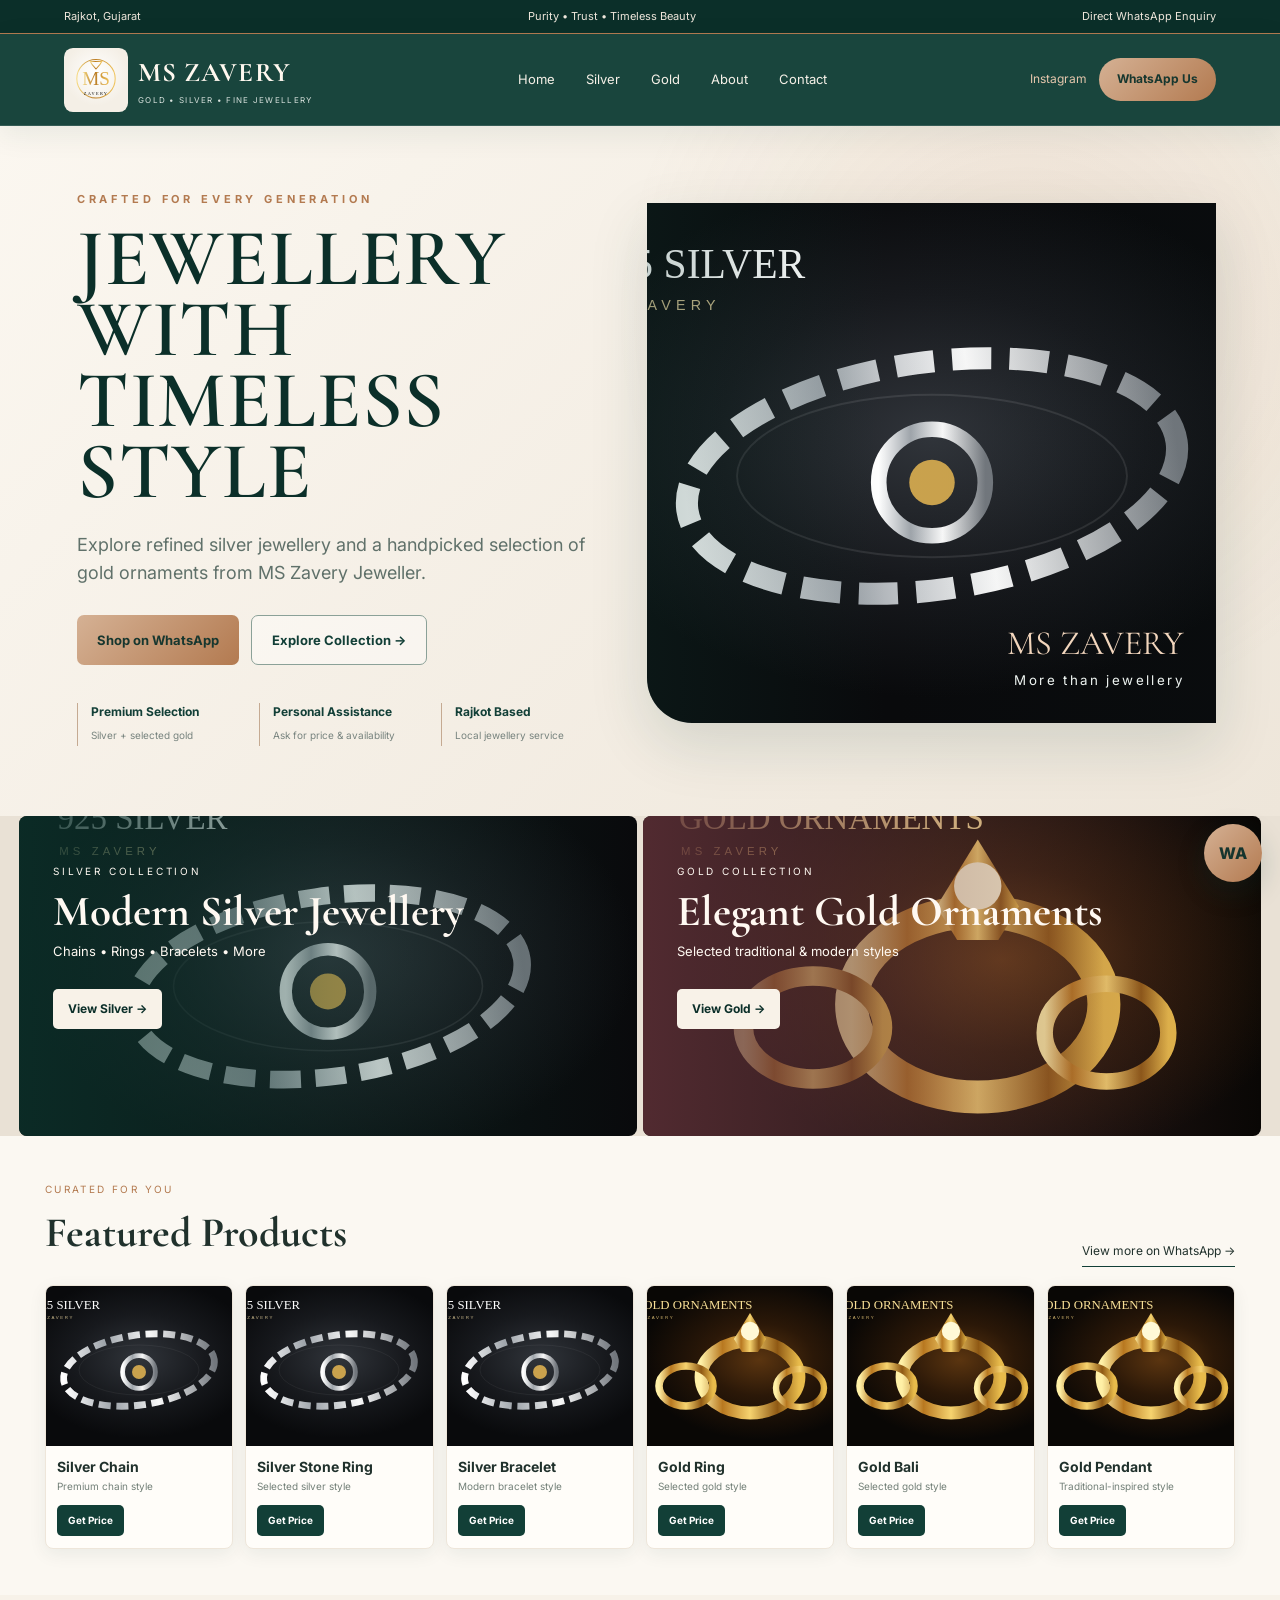
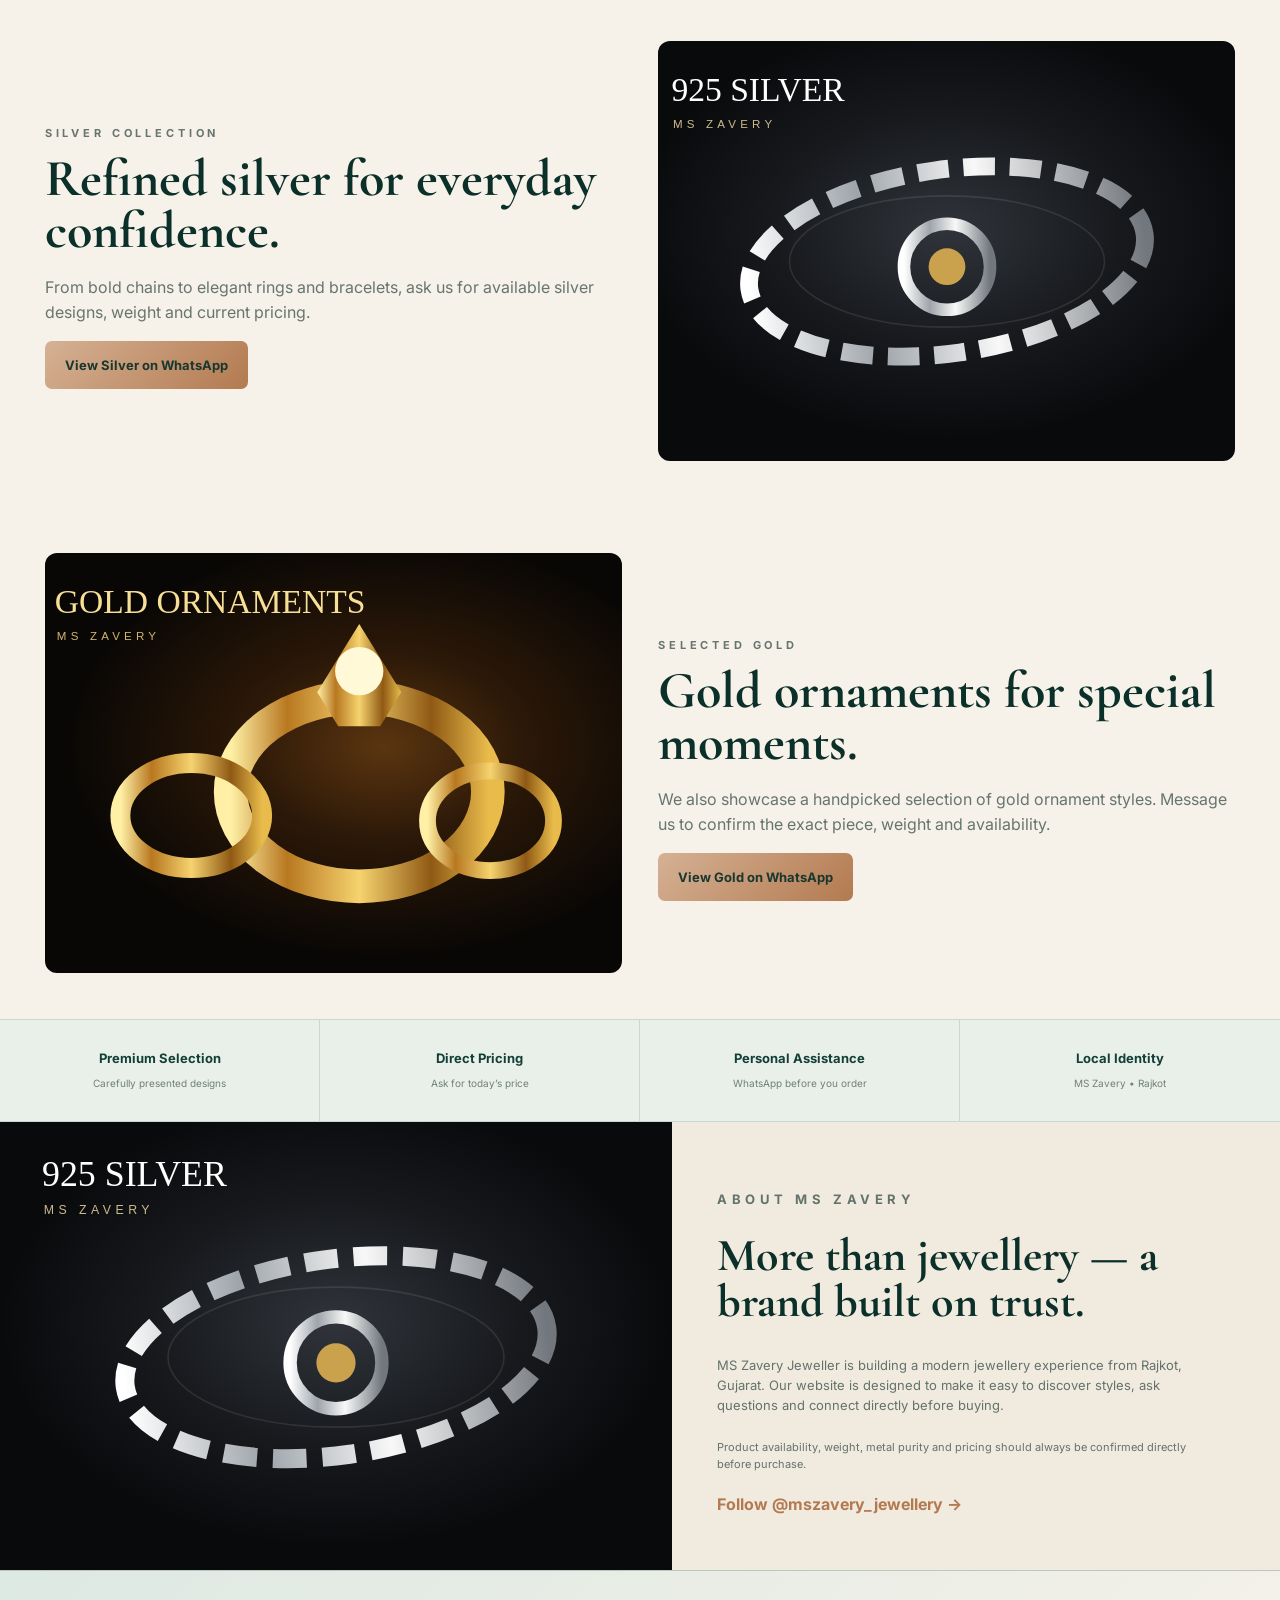
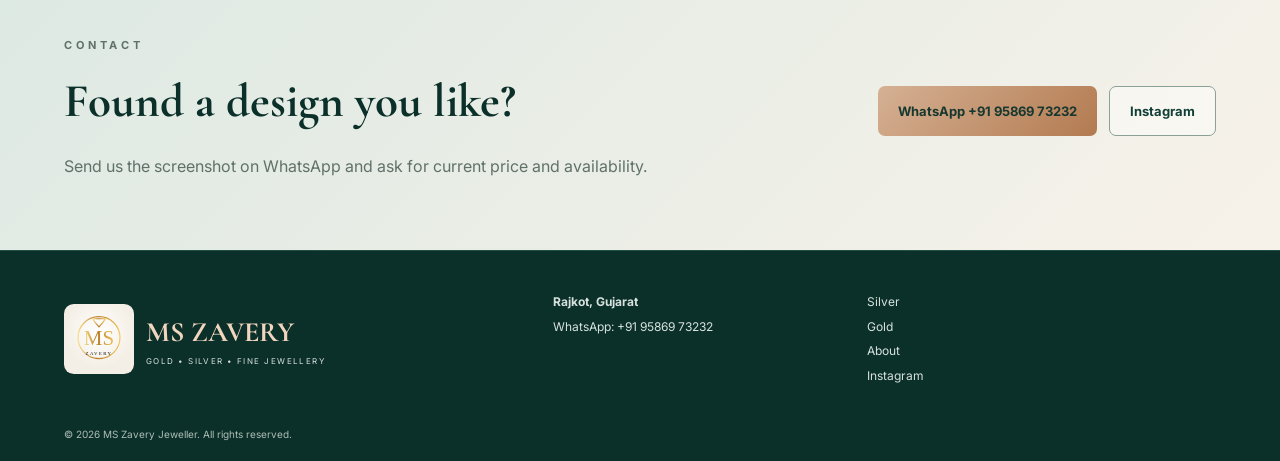
==== index.html @ a82ec8f7 "Switch MS Zavery to emerald and ivory premium theme" ====
<!doctype html>
<html lang="en">
<head>
<meta charset="utf-8">
<meta name="viewport" content="width=device-width, initial-scale=1">
<meta name="theme-color" content="#123f37">
<meta name="description" content="MS Zavery Jeweller — silver jewellery and selected gold ornaments in Rajkot. WhatsApp for current designs, price and availability.">
<title>MS Zavery Jeweller | Silver & Gold Jewellery</title>
<link rel="preconnect" href="https://fonts.googleapis.com">
<link rel="preconnect" href="https://fonts.gstatic.com" crossorigin>
<link href="https://fonts.googleapis.com/css2?family=Cormorant+Garamond:wght@500;600;700&family=Inter:wght@400;500;600;700&display=swap" rel="stylesheet">
<link rel="stylesheet" href="styles.css">
<link rel="stylesheet" href="theme.css">
</head>
<body>
<div class="topbar"><span>Rajkot, Gujarat</span><span>Purity • Trust • Timeless Beauty</span><span>Direct WhatsApp Enquiry</span></div>
<header class="header">
  <a href="#top" class="brand">
    <img src="assets/emblem.svg" alt="MS Zavery emblem">
    <span><strong>MS ZAVERY</strong><small>GOLD • SILVER • FINE JEWELLERY</small></span>
  </a>
  <button class="menu" aria-label="Menu" aria-expanded="false">☰</button>
  <nav class="nav"><a href="#top">Home</a><a href="#silver">Silver</a><a href="#gold">Gold</a><a href="#about">About</a><a href="#contact">Contact</a></nav>
  <div class="header-actions"><a class="instagram" href="https://www.instagram.com/mszavery_jewellery" target="_blank" rel="noopener">Instagram</a><a class="wa" href="https://wa.me/919586973232?text=Hello%20MS%20Zavery%20Jeweller%2C%20please%20share%20your%20latest%20collection." target="_blank" rel="noopener">WhatsApp Us</a></div>
</header>
<main id="top">
<section class="hero">
  <div class="hero-copy"><p class="eyebrow">CRAFTED FOR EVERY GENERATION</p><h1>JEWELLERY WITH<br><em>TIMELESS STYLE</em></h1><p class="lead">Explore refined silver jewellery and a handpicked selection of gold ornaments from MS Zavery Jeweller.</p><div class="hero-buttons"><a class="btn gold" href="https://wa.me/919586973232?text=Hello%20MS%20Zavery%20Jeweller%2C%20I%20want%20to%20see%20your%20collection." target="_blank" rel="noopener">Shop on WhatsApp</a><a class="btn ghost" href="#featured">Explore Collection →</a></div><div class="hero-points"><div><b>Premium Selection</b><span>Silver + selected gold</span></div><div><b>Personal Assistance</b><span>Ask for price & availability</span></div><div><b>Rajkot Based</b><span>Local jewellery service</span></div></div></div>
  <div class="hero-image-wrap"><img class="hero-image" src="assets/silver.svg" alt="Premium silver jewellery presentation"><div class="hero-overlay"><span>MS ZAVERY</span><small>More than jewellery</small></div></div>
</section>
<section class="dual-collection">
  <a href="#silver" class="collection-tile"><img src="assets/silver.svg" alt="Silver jewellery collection"><div class="tile-gradient"></div><div class="tile-copy"><p>SILVER COLLECTION</p><h2>Modern Silver Jewellery</h2><span>Chains • Rings • Bracelets • More</span><b>View Silver →</b></div></a>
  <a href="#gold" class="collection-tile"><img src="assets/gold.svg" alt="Gold jewellery collection"><div class="tile-gradient warm"></div><div class="tile-copy"><p>GOLD COLLECTION</p><h2>Elegant Gold Ornaments</h2><span>Selected traditional & modern styles</span><b>View Gold →</b></div></a>
</section>
<section class="section light" id="featured">
  <div class="section-title"><div><p>CURATED FOR YOU</p><h2>Featured Products</h2></div><a href="https://wa.me/919586973232?text=Hello%20MS%20Zavery%2C%20please%20show%20me%20more%20designs." target="_blank" rel="noopener">View more on WhatsApp →</a></div>
  <div class="products">
    <article class="product-card"><img src="assets/silver.svg" alt="Silver chain"><div class="product-body"><h3>Silver Chain</h3><p>Premium chain style</p><a href="https://wa.me/919586973232?text=Hello%20MS%20Zavery%2C%20show%20me%20silver%20chains." target="_blank" rel="noopener">Get Price</a></div></article>
    <article class="product-card"><img src="assets/silver.svg" alt="Silver ring"><div class="product-body"><h3>Silver Stone Ring</h3><p>Selected silver style</p><a href="https://wa.me/919586973232?text=Hello%20MS%20Zavery%2C%20show%20me%20silver%20rings." target="_blank" rel="noopener">Get Price</a></div></article>
    <article class="product-card"><img src="assets/silver.svg" alt="Silver bracelet"><div class="product-body"><h3>Silver Bracelet</h3><p>Modern bracelet style</p><a href="https://wa.me/919586973232?text=Hello%20MS%20Zavery%2C%20show%20me%20silver%20bracelets." target="_blank" rel="noopener">Get Price</a></div></article>
    <article class="product-card"><img src="assets/gold.svg" alt="Gold ring"><div class="product-body"><h3>Gold Ring</h3><p>Selected gold style</p><a href="https://wa.me/919586973232?text=Hello%20MS%20Zavery%2C%20show%20me%20gold%20rings." target="_blank" rel="noopener">Get Price</a></div></article>
    <article class="product-card"><img src="assets/gold.svg" alt="Gold bali"><div class="product-body"><h3>Gold Bali</h3><p>Selected gold style</p><a href="https://wa.me/919586973232?text=Hello%20MS%20Zavery%2C%20show%20me%20gold%20bali%20designs." target="_blank" rel="noopener">Get Price</a></div></article>
    <article class="product-card"><img src="assets/gold.svg" alt="Gold pendant"><div class="product-body"><h3>Gold Pendant</h3><p>Traditional-inspired style</p><a href="https://wa.me/919586973232?text=Hello%20MS%20Zavery%2C%20show%20me%20gold%20pendants." target="_blank" rel="noopener">Get Price</a></div></article>
  </div>
</section>
<section class="section silver-section" id="silver"><div class="split"><div><p class="eyebrow">SILVER COLLECTION</p><h2>Refined silver for everyday confidence.</h2><p>From bold chains to elegant rings and bracelets, ask us for available silver designs, weight and current pricing.</p><a class="btn gold" href="https://wa.me/919586973232?text=Hello%20MS%20Zavery%2C%20please%20share%20your%20silver%20collection." target="_blank" rel="noopener">View Silver on WhatsApp</a></div><img src="assets/silver.svg" alt="Silver collection"></div></section>
<section class="section gold-section" id="gold"><div class="split reverse"><img src="assets/gold.svg" alt="Gold ornaments collection"><div><p class="eyebrow">SELECTED GOLD</p><h2>Gold ornaments for special moments.</h2><p>We also showcase a handpicked selection of gold ornament styles. Message us to confirm the exact piece, weight and availability.</p><a class="btn gold" href="https://wa.me/919586973232?text=Hello%20MS%20Zavery%2C%20please%20share%20your%20available%20gold%20ornaments." target="_blank" rel="noopener">View Gold on WhatsApp</a></div></div></section>
<section class="trust-row"><div><strong>Premium Selection</strong><span>Carefully presented designs</span></div><div><strong>Direct Pricing</strong><span>Ask for today’s price</span></div><div><strong>Personal Assistance</strong><span>WhatsApp before you order</span></div><div><strong>Local Identity</strong><span>MS Zavery • Rajkot</span></div></section>
<section class="about" id="about"><div class="about-photo"><img src="assets/silver.svg" alt="Silver jewellery"></div><div class="about-copy"><p class="eyebrow">ABOUT MS ZAVERY</p><h2>More than jewellery — a brand built on trust.</h2><p>MS Zavery Jeweller is building a modern jewellery experience from Rajkot, Gujarat. Our website is designed to make it easy to discover styles, ask questions and connect directly before buying.</p><p class="small-note">Product availability, weight, metal purity and pricing should always be confirmed directly before purchase.</p><a class="text-link" href="https://www.instagram.com/mszavery_jewellery" target="_blank" rel="noopener">Follow @mszavery_jewellery →</a></div></section>
<section class="contact" id="contact"><div><p class="eyebrow">CONTACT</p><h2>Found a design you like?</h2><p>Send us the screenshot on WhatsApp and ask for current price and availability.</p></div><div class="contact-buttons"><a class="btn gold" href="https://wa.me/919586973232?text=Hello%20MS%20Zavery%20Jeweller%2C%20I%20want%20to%20enquire%20about%20a%20design." target="_blank" rel="noopener">WhatsApp +91 95869 73232</a><a class="btn ghost" href="https://www.instagram.com/mszavery_jewellery" target="_blank" rel="noopener">Instagram</a></div></section>
</main>
<footer><div class="footer-brand"><img src="assets/emblem.svg" alt="MS Zavery"><div><strong>MS ZAVERY</strong><span>GOLD • SILVER • FINE JEWELLERY</span></div></div><div><b>Rajkot, Gujarat</b><span>WhatsApp: +91 95869 73232</span></div><div><a href="#silver">Silver</a><a href="#gold">Gold</a><a href="#about">About</a><a href="https://www.instagram.com/mszavery_jewellery" target="_blank" rel="noopener">Instagram</a></div></footer>
<div class="copyright">© <span id="year"></span> MS Zavery Jeweller. All rights reserved.</div>
<a class="floating-wa" href="https://wa.me/919586973232?text=Hello%20MS%20Zavery%20Jeweller" target="_blank" rel="noopener">WA</a>
<script src="script.js"></script>
</body></html>
---- styles.css ----
*{box-sizing:border-box}html{scroll-behavior:smooth}body{margin:0;background:#090909;color:#fff;font-family:Inter,Arial,sans-serif;line-height:1.55}a{text-decoration:none;color:inherit}img{display:block;width:100%}.topbar{height:34px;padding:0 5vw;display:flex;align-items:center;justify-content:space-between;background:#131313;color:#d9d2c6;font-size:11px;border-bottom:1px solid #9d7c32}.header{height:92px;padding:0 5vw;display:grid;grid-template-columns:auto 1fr auto;align-items:center;gap:32px;background:#090909;position:sticky;top:0;z-index:50;border-bottom:1px solid #1f1f1f}.brand{display:flex;align-items:center;gap:10px;min-width:250px}.brand img{width:64px;height:64px;object-fit:contain}.brand strong{font-family:'Cormorant Garamond',serif;font-size:27px;letter-spacing:.04em;color:#f1dfad}.brand small{display:block;font-size:8px;letter-spacing:.16em;color:#d1c9b9}.nav{display:flex;justify-content:center;gap:31px}.nav a{font-size:13px;color:#eee;position:relative}.nav a:after{content:"";height:1px;background:#d7b45c;position:absolute;left:0;right:100%;bottom:-8px;transition:.25s}.nav a:hover:after{right:0}.header-actions{display:flex;gap:12px;align-items:center}.header-actions a{font-size:12px}.instagram{color:#d8b75e}.wa{background:linear-gradient(135deg,#e4c46f,#b4842f);color:#111;padding:12px 18px;border-radius:999px;font-weight:700}.menu{display:none;background:none;border:0;color:white;font-size:28px}.hero{min-height:690px;padding:54px 5vw 70px;display:grid;grid-template-columns:1fr 1.05fr;gap:42px;align-items:center;background:radial-gradient(circle at 78% 32%,rgba(167,124,38,.12),transparent 35%),#080808}.hero-copy{padding-left:1vw}.eyebrow{font-size:11px;letter-spacing:.35em;color:#d9b45b;font-weight:700}.hero h1{font-family:'Cormorant Garamond',serif;font-weight:600;font-size:clamp(58px,6.3vw,102px);line-height:.88;margin:15px 0 24px;letter-spacing:.01em}.hero h1 em{font-style:normal;color:#fff}.lead{font-size:18px;color:#c8c1b7;max-width:580px}.hero-buttons{display:flex;gap:12px;margin-top:28px}.btn{display:inline-flex;align-items:center;justify-content:center;padding:14px 20px;border-radius:7px;font-weight:700;font-size:13px}.btn.gold{background:linear-gradient(135deg,#e8c96f,#b9872f);color:#111}.btn.ghost{border:1px solid #666;color:#fff;background:#1113}.hero-points{display:grid;grid-template-columns:repeat(3,1fr);gap:18px;margin-top:38px}.hero-points div{border-left:1px solid #5b4929;padding-left:13px}.hero-points b{font-size:12px;display:block;color:#f0d487}.hero-points span{font-size:10px;color:#aaa}.hero-image-wrap{position:relative;overflow:hidden;border-radius:0 0 0 45px;min-height:520px;background:#111;box-shadow:0 20px 80px rgba(0,0,0,.5)}.hero-image{position:absolute;inset:0;height:100%;object-fit:cover}.hero-image-wrap:after{content:"";position:absolute;inset:0;background:linear-gradient(90deg,rgba(0,0,0,.35),transparent 40%,rgba(0,0,0,.08))}.hero-overlay{position:absolute;z-index:2;right:32px;bottom:32px;text-align:right}.hero-overlay span{font-family:'Cormorant Garamond',serif;font-size:34px;color:#e0bc62}.hero-overlay small{display:block;letter-spacing:.18em;color:#d5d0c5}.dual-collection{display:grid;grid-template-columns:1fr 1fr;gap:6px;padding:0 1.5vw;background:#f6f2ea}.collection-tile{position:relative;height:320px;overflow:hidden;border-radius:8px}.collection-tile img{height:100%;object-fit:cover}.tile-gradient{position:absolute;inset:0;background:linear-gradient(90deg,rgba(10,10,10,.85),rgba(10,10,10,.25),transparent)}.tile-gradient.warm{background:linear-gradient(90deg,rgba(42,20,3,.92),rgba(68,35,8,.45),transparent)}.tile-copy{position:absolute;left:34px;top:38px;z-index:2}.tile-copy p{letter-spacing:.28em;font-size:10px}.tile-copy h2{font-family:'Cormorant Garamond',serif;font-size:43px;line-height:1;margin:8px 0}.tile-copy span{display:block;color:#e5ddd0;font-size:13px}.tile-copy b{display:inline-block;margin-top:28px;background:#fff;color:#111;padding:11px 15px;border-radius:5px;font-size:12px}.section.light{background:#f7f3eb;color:#171717}.section{padding:46px 3.5vw}.section-title{display:flex;justify-content:space-between;align-items:end;margin-bottom:18px}.section-title p{font-size:10px;letter-spacing:.24em;color:#8d7341;margin:0}.section-title h2{font-family:'Cormorant Garamond',serif;font-size:42px;margin:2px 0}.section-title>a{font-size:12px;border-bottom:1px solid #111;padding-bottom:5px}.products{display:grid;grid-template-columns:repeat(6,1fr);gap:12px}.product-card{background:white;border-radius:8px;overflow:hidden;box-shadow:0 2px 10px #00000010}.product-card img{height:160px;object-fit:cover}.product-card.real-photo img{object-position:center}.product-body{padding:10px 11px 12px}.product-body h3{font-size:14px;margin:0 0 2px}.product-body p{font-size:10px;color:#666;margin:0 0 10px}.product-body a{display:inline-block;background:#111;color:#fff;padding:8px 11px;border-radius:5px;font-size:10px;font-weight:700}.silver-section,.gold-section{background:#0b0b0b}.split{display:grid;grid-template-columns:1fr 1fr;gap:36px;align-items:center}.split img{height:420px;object-fit:cover;border-radius:12px}.split h2{font-family:'Cormorant Garamond',serif;font-size:52px;line-height:1;margin:8px 0 18px}.split p{color:#bcb5ab;max-width:620px}.trust-row{display:grid;grid-template-columns:repeat(4,1fr);background:#101010;border-block:1px solid #2a2a2a}.trust-row div{padding:28px 22px;border-right:1px solid #2d2d2d;text-align:center}.trust-row div:last-child{border-right:0}.trust-row strong{display:block;font-size:13px;color:#e0b953}.trust-row span{color:#98928a;font-size:10px}.about{display:grid;grid-template-columns:1.05fr .95fr;background:#090909;min-height:360px}.about-photo img{height:100%;object-fit:cover}.about-copy{padding:50px 6vw 50px 45px;display:flex;flex-direction:column;justify-content:center}.about-copy h2{font-family:'Cormorant Garamond',serif;font-size:46px;line-height:1;margin:10px 0 18px}.about-copy p{color:#c1bbb0;font-size:13px;max-width:620px}.small-note{font-size:11px!important;color:#8e887e!important}.text-link{color:#dfbd68;font-weight:700;margin-top:8px}.contact{padding:55px 5vw;display:flex;align-items:center;justify-content:space-between;background:linear-gradient(135deg,#1d1506,#0b0b0b);border-top:1px solid #604b22}.contact h2{font-family:'Cormorant Garamond',serif;font-size:47px;margin:8px 0}.contact p{color:#bdb6a9}.contact-buttons{display:flex;gap:12px;flex-wrap:wrap}footer{background:#0b0b0b;display:grid;grid-template-columns:1.3fr .8fr 1fr;gap:35px;padding:42px 5vw;color:#ddd;border-top:1px solid #242424}.footer-brand{display:flex;align-items:center;gap:12px}.footer-brand img{width:70px;height:70px;object-fit:contain}.footer-brand strong{font-family:'Cormorant Garamond',serif;font-size:28px;color:#f1d47f}.footer-brand span{display:block;font-size:8px;letter-spacing:.18em}.footer-brand+div,.footer-brand+div+div{display:flex;flex-direction:column;gap:6px;font-size:12px}.copyright{padding:0 5vw 18px;background:#0b0b0b;font-size:10px;color:#777}.floating-wa{position:fixed;right:18px;bottom:18px;width:58px;height:58px;border-radius:50%;background:linear-gradient(135deg,#e7c66c,#b5832f);color:#111;display:grid;place-items:center;font-weight:800;z-index:80;box-shadow:0 10px 30px #0008}@media(max-width:1050px){.header{grid-template-columns:auto auto}.nav{display:none;position:absolute;top:92px;left:15px;right:15px;background:#111;padding:18px;flex-direction:column;border:1px solid #333;border-radius:10px}.nav.open{display:flex}.menu{display:block;justify-self:end}.header-actions{display:none}.hero{grid-template-columns:1fr}.hero-image-wrap{min-height:460px}.products{grid-template-columns:repeat(3,1fr)}.split{grid-template-columns:1fr}.about{grid-template-columns:1fr}footer{grid-template-columns:1fr 1fr}}@media(max-width:650px){.topbar{display:none}.header{height:78px;padding:0 16px}.brand{min-width:0}.brand img{width:50px;height:50px}.brand strong{font-size:21px}.brand small{font-size:6.5px}.nav{top:78px}.hero{padding:44px 20px 34px;min-height:auto}.hero h1{font-size:55px}.lead{font-size:15px}.hero-buttons{flex-direction:column}.hero-points{grid-template-columns:1fr;gap:10px}.hero-image-wrap{min-height:330px;border-radius:0 0 0 24px}.dual-collection{grid-template-columns:1fr;padding:0}.collection-tile{height:290px;border-radius:0}.tile-copy{left:22px;top:30px}.tile-copy h2{font-size:38px}.section{padding:38px 16px}.section-title{align-items:flex-start;flex-direction:column;gap:8px}.products{grid-template-columns:1fr 1fr}.product-card img{height:145px}.split img{height:300px}.trust-row{grid-template-columns:1fr 1fr}.about-copy{padding:38px 20px}.contact{padding:40px 20px;flex-direction:column;align-items:flex-start}.contact h2{font-size:40px}.contact-buttons{width:100%;flex-direction:column}.contact-buttons .btn{width:100%}footer{grid-template-columns:1fr;padding:38px 20px}.copyright{padding-left:20px}.floating-wa{width:54px;height:54px}}
---- theme.css ----
/* MS Zavery premium palette v2: deep emerald + ivory + warm copper */
:root{--emerald:#123f37;--emerald-deep:#0b2f29;--ivory:#f7f2e9;--ivory-2:#efe7db;--paper:#fffdf9;--copper:#b37a50;--copper-light:#d2a987;--ink:#20312c;--muted:#68766f;--line:#d8cec0}
body{background:var(--ivory)!important;color:var(--ink)!important}
.topbar{background:var(--emerald-deep)!important;color:#efe7dc!important;border-bottom-color:var(--copper)!important}
.header{background:rgba(18,63,55,.97)!important;border-bottom-color:rgba(255,255,255,.12)!important;box-shadow:0 8px 28px rgba(18,63,55,.08)}
.brand strong{color:#fff8ef!important}.brand small{color:#d8e2dd!important}.nav a{color:#f6f1e8!important}.nav a:after{background:var(--copper-light)!important}.instagram{color:#e6c7ad!important}.wa,.btn.gold{background:linear-gradient(135deg,#d5b194,var(--copper))!important;color:#17372f!important}.menu{color:#fff!important}
.hero{background:radial-gradient(circle at 80% 28%,rgba(179,122,80,.12),transparent 36%),linear-gradient(135deg,#fbf7f0,#eee6da)!important}.eyebrow{color:var(--copper)!important}.hero h1,.hero h1 em{color:var(--emerald-deep)!important}.lead{color:#60716a!important}.btn.ghost{border-color:#8ba198!important;color:var(--emerald)!important;background:rgba(255,255,255,.38)!important}.hero-points div{border-left-color:#c5aa92!important}.hero-points b{color:var(--emerald)!important}.hero-points span{color:#78847f!important}.hero-image-wrap{background:#dfe5e1!important;box-shadow:0 22px 60px rgba(18,63,55,.14)!important}.hero-image-wrap:after{background:linear-gradient(90deg,rgba(18,63,55,.24),transparent 42%,rgba(18,63,55,.04))!important}.hero-overlay span{color:#f2d6bd!important}.hero-overlay small{color:#eef4f1!important}
.dual-collection{background:#e9e1d5!important}.tile-gradient{background:linear-gradient(90deg,rgba(11,47,41,.88),rgba(18,63,55,.32),transparent)!important}.tile-gradient.warm{background:linear-gradient(90deg,rgba(89,46,53,.9),rgba(115,66,70,.34),transparent)!important}.tile-copy p,.tile-copy h2,.tile-copy span{color:#fff9f2!important}.tile-copy b{background:#f8f2e8!important;color:var(--emerald-deep)!important}
.section.light{background:#fbf8f2!important;color:var(--ink)!important}.section-title p{color:var(--copper)!important}.section-title>a{border-bottom-color:var(--emerald)!important}.product-card{background:var(--paper)!important;box-shadow:0 5px 18px rgba(18,63,55,.07)!important;border:1px solid #eee6da}.product-body p{color:#738078!important}.product-body a{background:var(--emerald)!important;color:#fff!important}
.silver-section,.gold-section{background:var(--ivory)!important}.split h2{color:var(--emerald-deep)!important}.split p{color:#66756e!important}.trust-row{background:#e9efe9!important;border-block-color:#cad8d1!important}.trust-row div{border-right-color:#cad8d1!important}.trust-row strong{color:var(--emerald)!important}.trust-row span{color:#718078!important}
.about{background:#f1eadf!important}.about-copy h2{color:var(--emerald-deep)!important}.about-copy p{color:#63736c!important}.small-note{color:#7b877f!important}.text-link{color:var(--copper)!important}
.contact{background:linear-gradient(135deg,#dde9e3,#f7f2e9)!important;border-top-color:#b8c9c0!important}.contact h2{color:var(--emerald-deep)!important}.contact p{color:#60716a!important}
footer{background:var(--emerald-deep)!important;color:#f3ece2!important;border-top-color:#214e45!important}.footer-brand strong{color:#f0d6be!important}.footer-brand span,.footer-brand+div,.footer-brand+div+div{color:#d7e2dd!important}.copyright{background:var(--emerald-deep)!important;color:#aebeb6!important}.floating-wa{background:linear-gradient(135deg,#d5b194,var(--copper))!important;color:#16352e!important;box-shadow:0 10px 28px rgba(18,63,55,.22)!important}
@media(max-width:1050px){.nav{background:var(--emerald)!important;border-color:#285d52!important}}
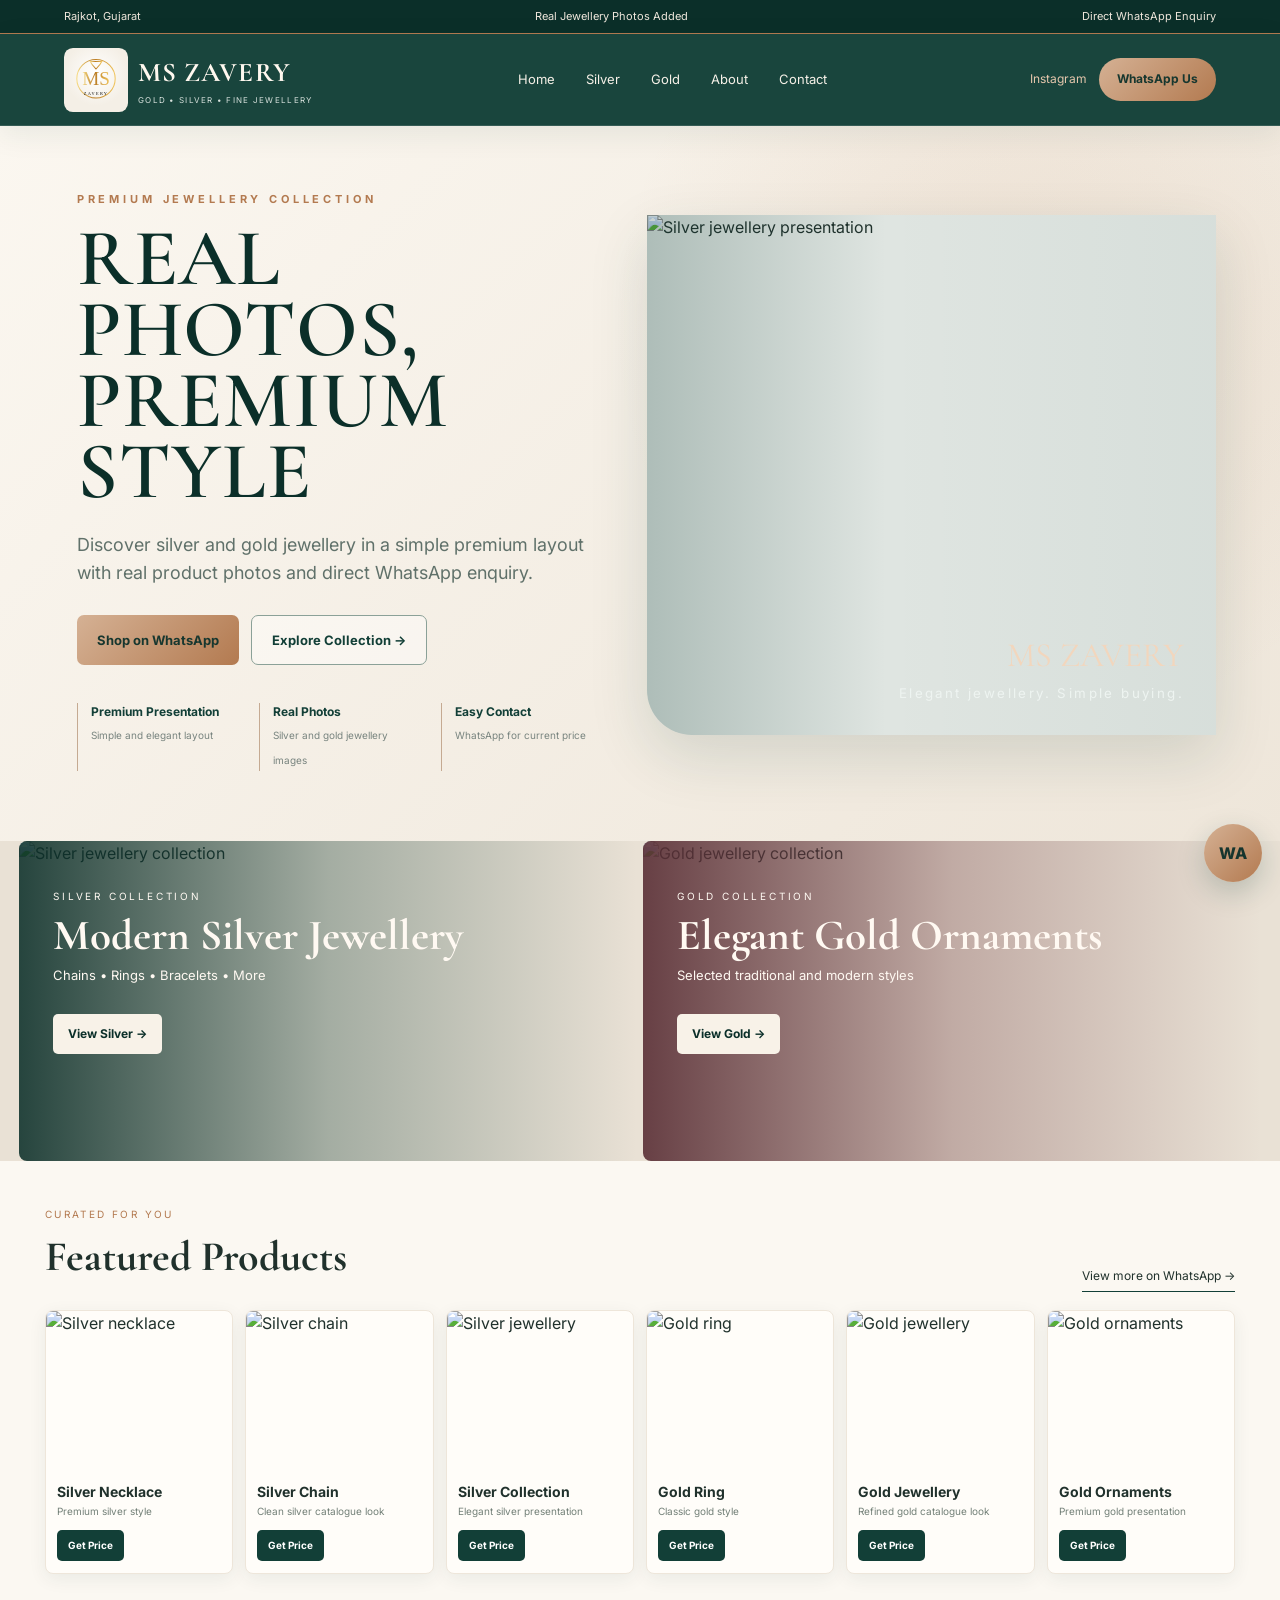
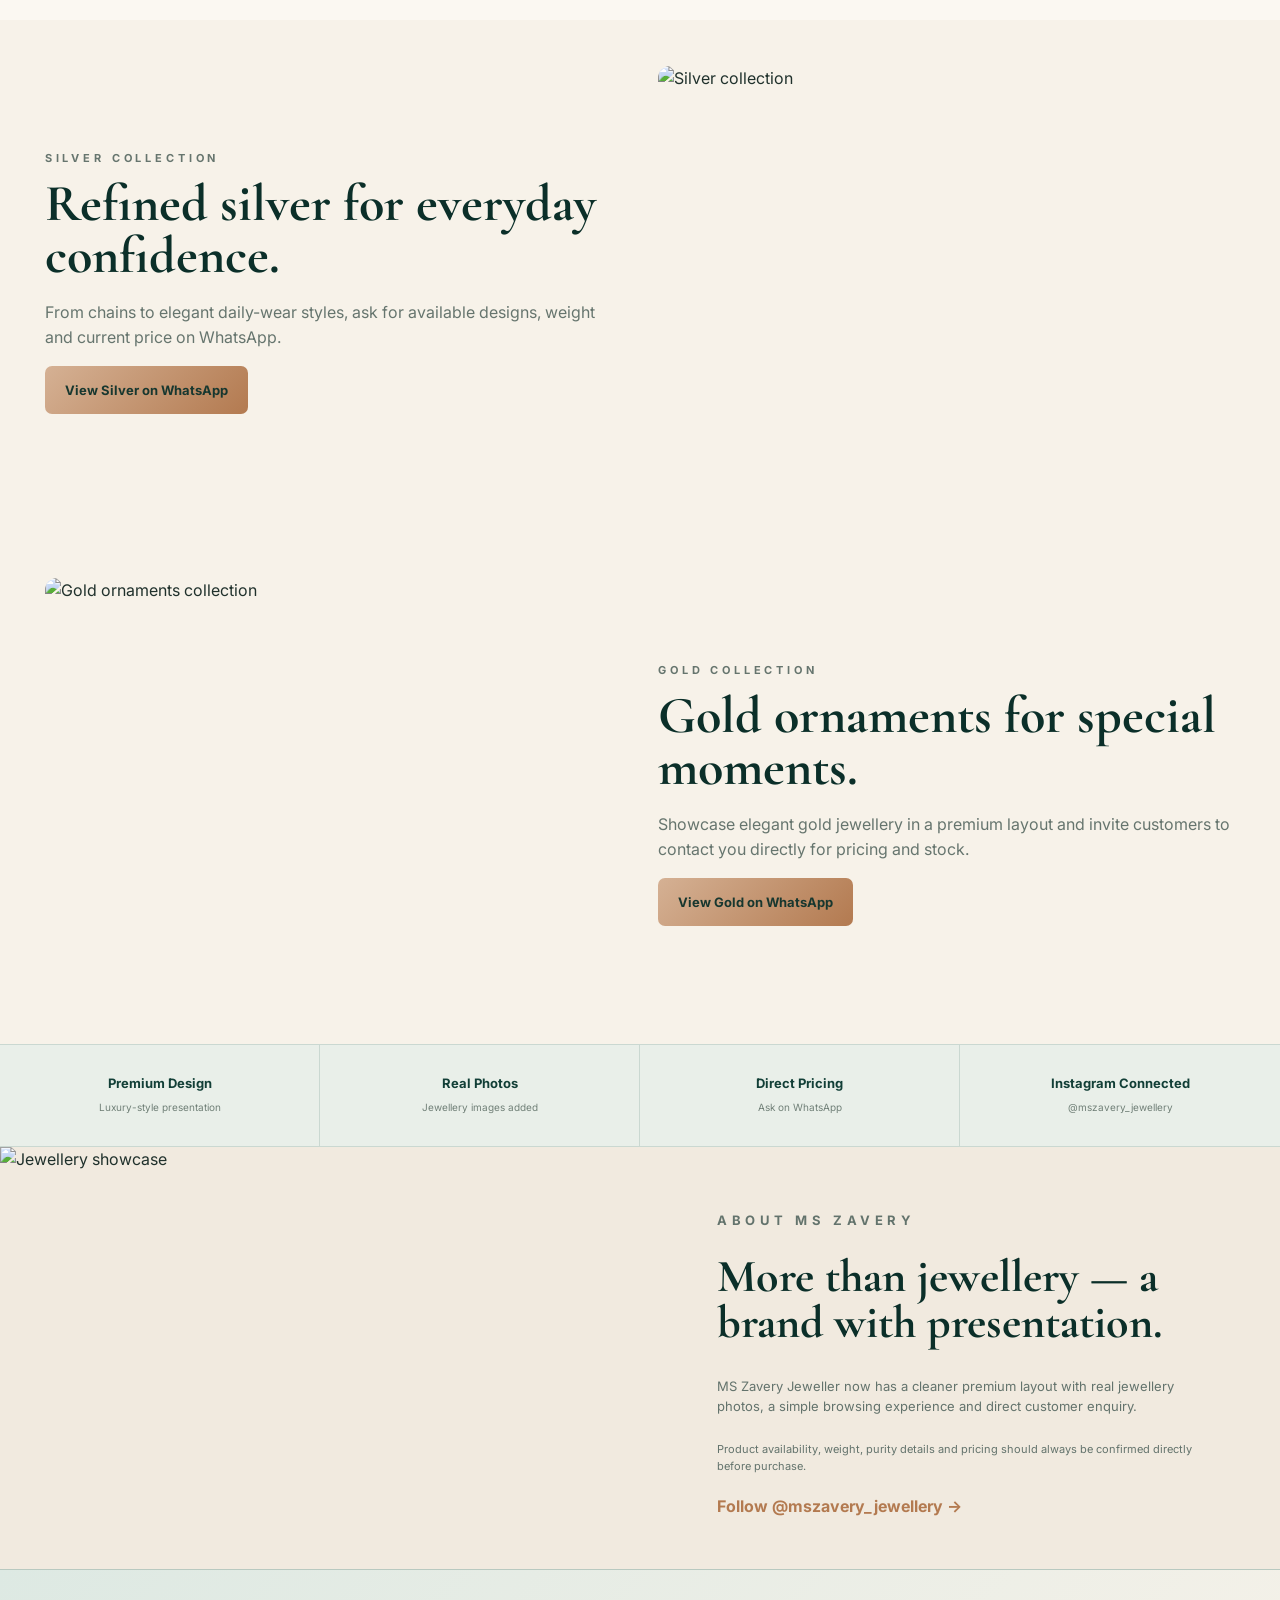
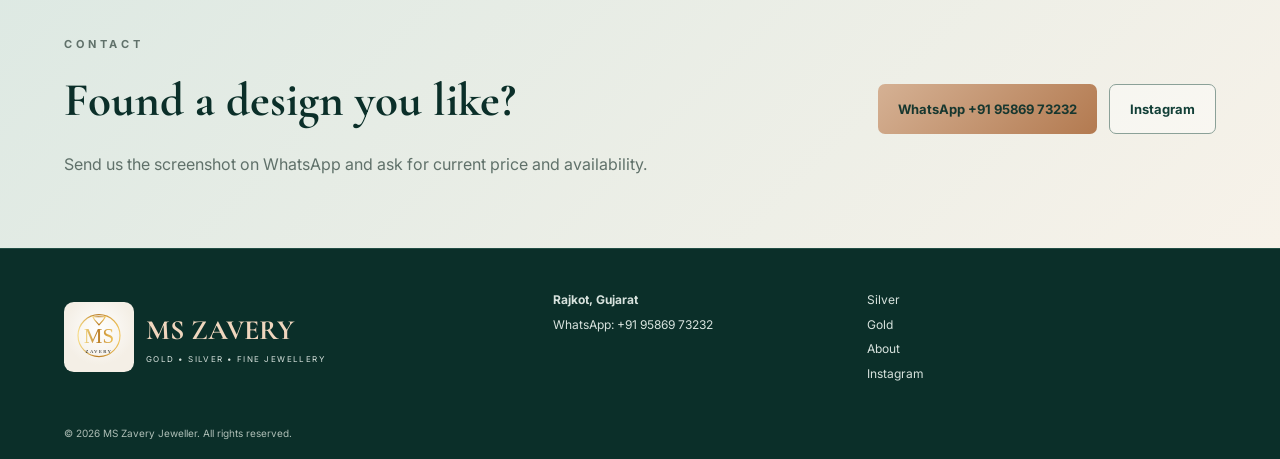
==== commit 445fa407: "Launch redesigned MS Zavery website with jewellery photos" ====
--- a/index.html
+++ b/index.html
@@ -4,7 +4,7 @@
 <meta charset="utf-8">
 <meta name="viewport" content="width=device-width, initial-scale=1">
 <meta name="theme-color" content="#123f37">
-<meta name="description" content="MS Zavery Jeweller — silver jewellery and selected gold ornaments in Rajkot. WhatsApp for current designs, price and availability.">
+<meta name="description" content="MS Zavery Jeweller — premium silver and gold jewellery in Rajkot. WhatsApp for designs, price and availability.">
 <title>MS Zavery Jeweller | Silver & Gold Jewellery</title>
 <link rel="preconnect" href="https://fonts.googleapis.com">
 <link rel="preconnect" href="https://fonts.gstatic.com" crossorigin>
@@ -13,7 +13,7 @@
 <link rel="stylesheet" href="theme.css">
 </head>
 <body>
-<div class="topbar"><span>Rajkot, Gujarat</span><span>Purity • Trust • Timeless Beauty</span><span>Direct WhatsApp Enquiry</span></div>
+<div class="topbar"><span>Rajkot, Gujarat</span><span>Real Jewellery Photos Added</span><span>Direct WhatsApp Enquiry</span></div>
 <header class="header">
   <a href="#top" class="brand">
     <img src="assets/emblem.svg" alt="MS Zavery emblem">
@@ -23,34 +23,60 @@
   <nav class="nav"><a href="#top">Home</a><a href="#silver">Silver</a><a href="#gold">Gold</a><a href="#about">About</a><a href="#contact">Contact</a></nav>
   <div class="header-actions"><a class="instagram" href="https://www.instagram.com/mszavery_jewellery" target="_blank" rel="noopener">Instagram</a><a class="wa" href="https://wa.me/919586973232?text=Hello%20MS%20Zavery%20Jeweller%2C%20please%20share%20your%20latest%20collection." target="_blank" rel="noopener">WhatsApp Us</a></div>
 </header>
+
 <main id="top">
 <section class="hero">
-  <div class="hero-copy"><p class="eyebrow">CRAFTED FOR EVERY GENERATION</p><h1>JEWELLERY WITH<br><em>TIMELESS STYLE</em></h1><p class="lead">Explore refined silver jewellery and a handpicked selection of gold ornaments from MS Zavery Jeweller.</p><div class="hero-buttons"><a class="btn gold" href="https://wa.me/919586973232?text=Hello%20MS%20Zavery%20Jeweller%2C%20I%20want%20to%20see%20your%20collection." target="_blank" rel="noopener">Shop on WhatsApp</a><a class="btn ghost" href="#featured">Explore Collection →</a></div><div class="hero-points"><div><b>Premium Selection</b><span>Silver + selected gold</span></div><div><b>Personal Assistance</b><span>Ask for price & availability</span></div><div><b>Rajkot Based</b><span>Local jewellery service</span></div></div></div>
-  <div class="hero-image-wrap"><img class="hero-image" src="assets/silver.svg" alt="Premium silver jewellery presentation"><div class="hero-overlay"><span>MS ZAVERY</span><small>More than jewellery</small></div></div>
+  <div class="hero-copy">
+    <p class="eyebrow">PREMIUM JEWELLERY COLLECTION</p>
+    <h1>REAL PHOTOS,<br><em>PREMIUM STYLE</em></h1>
+    <p class="lead">Discover silver and gold jewellery in a simple premium layout with real product photos and direct WhatsApp enquiry.</p>
+    <div class="hero-buttons">
+      <a class="btn gold" href="https://wa.me/919586973232?text=Hello%20MS%20Zavery%20Jeweller%2C%20I%20want%20to%20see%20your%20collection." target="_blank" rel="noopener">Shop on WhatsApp</a>
+      <a class="btn ghost" href="#featured">Explore Collection →</a>
+    </div>
+    <div class="hero-points">
+      <div><b>Premium Presentation</b><span>Simple and elegant layout</span></div>
+      <div><b>Real Photos</b><span>Silver and gold jewellery images</span></div>
+      <div><b>Easy Contact</b><span>WhatsApp for current price</span></div>
+    </div>
+  </div>
+  <div class="hero-image-wrap">
+    <img class="hero-image" src="https://cdn.pixabay.com/photo/2017/04/01/02/21/jewelry-2192785_1280.jpg" alt="Silver jewellery presentation">
+    <div class="hero-overlay"><span>MS ZAVERY</span><small>Elegant jewellery. Simple buying.</small></div>
+  </div>
 </section>
+
 <section class="dual-collection">
-  <a href="#silver" class="collection-tile"><img src="assets/silver.svg" alt="Silver jewellery collection"><div class="tile-gradient"></div><div class="tile-copy"><p>SILVER COLLECTION</p><h2>Modern Silver Jewellery</h2><span>Chains • Rings • Bracelets • More</span><b>View Silver →</b></div></a>
-  <a href="#gold" class="collection-tile"><img src="assets/gold.svg" alt="Gold jewellery collection"><div class="tile-gradient warm"></div><div class="tile-copy"><p>GOLD COLLECTION</p><h2>Elegant Gold Ornaments</h2><span>Selected traditional & modern styles</span><b>View Gold →</b></div></a>
+  <a href="#silver" class="collection-tile"><img src="https://cdn.pixabay.com/photo/2017/04/01/02/21/jewelry-2192785_1280.jpg" alt="Silver jewellery collection"><div class="tile-gradient"></div><div class="tile-copy"><p>SILVER COLLECTION</p><h2>Modern Silver Jewellery</h2><span>Chains • Rings • Bracelets • More</span><b>View Silver →</b></div></a>
+  <a href="#gold" class="collection-tile"><img src="https://cdn.pixabay.com/photo/2014/06/25/11/39/gold-377051_1280.jpg" alt="Gold jewellery collection"><div class="tile-gradient warm"></div><div class="tile-copy"><p>GOLD COLLECTION</p><h2>Elegant Gold Ornaments</h2><span>Selected traditional and modern styles</span><b>View Gold →</b></div></a>
 </section>
+
 <section class="section light" id="featured">
   <div class="section-title"><div><p>CURATED FOR YOU</p><h2>Featured Products</h2></div><a href="https://wa.me/919586973232?text=Hello%20MS%20Zavery%2C%20please%20show%20me%20more%20designs." target="_blank" rel="noopener">View more on WhatsApp →</a></div>
   <div class="products">
-    <article class="product-card"><img src="assets/silver.svg" alt="Silver chain"><div class="product-body"><h3>Silver Chain</h3><p>Premium chain style</p><a href="https://wa.me/919586973232?text=Hello%20MS%20Zavery%2C%20show%20me%20silver%20chains." target="_blank" rel="noopener">Get Price</a></div></article>
-    <article class="product-card"><img src="assets/silver.svg" alt="Silver ring"><div class="product-body"><h3>Silver Stone Ring</h3><p>Selected silver style</p><a href="https://wa.me/919586973232?text=Hello%20MS%20Zavery%2C%20show%20me%20silver%20rings." target="_blank" rel="noopener">Get Price</a></div></article>
-    <article class="product-card"><img src="assets/silver.svg" alt="Silver bracelet"><div class="product-body"><h3>Silver Bracelet</h3><p>Modern bracelet style</p><a href="https://wa.me/919586973232?text=Hello%20MS%20Zavery%2C%20show%20me%20silver%20bracelets." target="_blank" rel="noopener">Get Price</a></div></article>
-    <article class="product-card"><img src="assets/gold.svg" alt="Gold ring"><div class="product-body"><h3>Gold Ring</h3><p>Selected gold style</p><a href="https://wa.me/919586973232?text=Hello%20MS%20Zavery%2C%20show%20me%20gold%20rings." target="_blank" rel="noopener">Get Price</a></div></article>
-    <article class="product-card"><img src="assets/gold.svg" alt="Gold bali"><div class="product-body"><h3>Gold Bali</h3><p>Selected gold style</p><a href="https://wa.me/919586973232?text=Hello%20MS%20Zavery%2C%20show%20me%20gold%20bali%20designs." target="_blank" rel="noopener">Get Price</a></div></article>
-    <article class="product-card"><img src="assets/gold.svg" alt="Gold pendant"><div class="product-body"><h3>Gold Pendant</h3><p>Traditional-inspired style</p><a href="https://wa.me/919586973232?text=Hello%20MS%20Zavery%2C%20show%20me%20gold%20pendants." target="_blank" rel="noopener">Get Price</a></div></article>
+    <article class="product-card"><img src="https://cdn.pixabay.com/photo/2017/04/01/02/21/jewelry-2192785_1280.jpg" alt="Silver necklace"><div class="product-body"><h3>Silver Necklace</h3><p>Premium silver style</p><a href="https://wa.me/919586973232?text=Hello%20MS%20Zavery%2C%20show%20me%20silver%20necklaces." target="_blank" rel="noopener">Get Price</a></div></article>
+    <article class="product-card"><img src="https://cdn.pixabay.com/photo/2017/04/01/02/21/jewelry-2192785_1280.jpg" alt="Silver chain"><div class="product-body"><h3>Silver Chain</h3><p>Clean silver catalogue look</p><a href="https://wa.me/919586973232?text=Hello%20MS%20Zavery%2C%20show%20me%20silver%20chains." target="_blank" rel="noopener">Get Price</a></div></article>
+    <article class="product-card"><img src="https://cdn.pixabay.com/photo/2017/04/01/02/21/jewelry-2192785_1280.jpg" alt="Silver jewellery"><div class="product-body"><h3>Silver Collection</h3><p>Elegant silver presentation</p><a href="https://wa.me/919586973232?text=Hello%20MS%20Zavery%2C%20show%20me%20silver%20designs." target="_blank" rel="noopener">Get Price</a></div></article>
+    <article class="product-card"><img src="https://cdn.pixabay.com/photo/2014/06/25/11/39/gold-377051_1280.jpg" alt="Gold ring"><div class="product-body"><h3>Gold Ring</h3><p>Classic gold style</p><a href="https://wa.me/919586973232?text=Hello%20MS%20Zavery%2C%20show%20me%20gold%20rings." target="_blank" rel="noopener">Get Price</a></div></article>
+    <article class="product-card"><img src="https://cdn.pixabay.com/photo/2014/06/25/11/39/gold-377051_1280.jpg" alt="Gold jewellery"><div class="product-body"><h3>Gold Jewellery</h3><p>Refined gold catalogue look</p><a href="https://wa.me/919586973232?text=Hello%20MS%20Zavery%2C%20show%20me%20gold%20designs." target="_blank" rel="noopener">Get Price</a></div></article>
+    <article class="product-card"><img src="https://cdn.pixabay.com/photo/2014/06/25/11/39/gold-377051_1280.jpg" alt="Gold ornaments"><div class="product-body"><h3>Gold Ornaments</h3><p>Premium gold presentation</p><a href="https://wa.me/919586973232?text=Hello%20MS%20Zavery%2C%20show%20me%20more%20gold%20ornaments." target="_blank" rel="noopener">Get Price</a></div></article>
   </div>
 </section>
-<section class="section silver-section" id="silver"><div class="split"><div><p class="eyebrow">SILVER COLLECTION</p><h2>Refined silver for everyday confidence.</h2><p>From bold chains to elegant rings and bracelets, ask us for available silver designs, weight and current pricing.</p><a class="btn gold" href="https://wa.me/919586973232?text=Hello%20MS%20Zavery%2C%20please%20share%20your%20silver%20collection." target="_blank" rel="noopener">View Silver on WhatsApp</a></div><img src="assets/silver.svg" alt="Silver collection"></div></section>
-<section class="section gold-section" id="gold"><div class="split reverse"><img src="assets/gold.svg" alt="Gold ornaments collection"><div><p class="eyebrow">SELECTED GOLD</p><h2>Gold ornaments for special moments.</h2><p>We also showcase a handpicked selection of gold ornament styles. Message us to confirm the exact piece, weight and availability.</p><a class="btn gold" href="https://wa.me/919586973232?text=Hello%20MS%20Zavery%2C%20please%20share%20your%20available%20gold%20ornaments." target="_blank" rel="noopener">View Gold on WhatsApp</a></div></div></section>
-<section class="trust-row"><div><strong>Premium Selection</strong><span>Carefully presented designs</span></div><div><strong>Direct Pricing</strong><span>Ask for today’s price</span></div><div><strong>Personal Assistance</strong><span>WhatsApp before you order</span></div><div><strong>Local Identity</strong><span>MS Zavery • Rajkot</span></div></section>
-<section class="about" id="about"><div class="about-photo"><img src="assets/silver.svg" alt="Silver jewellery"></div><div class="about-copy"><p class="eyebrow">ABOUT MS ZAVERY</p><h2>More than jewellery — a brand built on trust.</h2><p>MS Zavery Jeweller is building a modern jewellery experience from Rajkot, Gujarat. Our website is designed to make it easy to discover styles, ask questions and connect directly before buying.</p><p class="small-note">Product availability, weight, metal purity and pricing should always be confirmed directly before purchase.</p><a class="text-link" href="https://www.instagram.com/mszavery_jewellery" target="_blank" rel="noopener">Follow @mszavery_jewellery →</a></div></section>
+
+<section class="section silver-section" id="silver"><div class="split"><div><p class="eyebrow">SILVER COLLECTION</p><h2>Refined silver for everyday confidence.</h2><p>From chains to elegant daily-wear styles, ask for available designs, weight and current price on WhatsApp.</p><a class="btn gold" href="https://wa.me/919586973232?text=Hello%20MS%20Zavery%2C%20please%20share%20your%20silver%20collection." target="_blank" rel="noopener">View Silver on WhatsApp</a></div><img src="https://cdn.pixabay.com/photo/2017/04/01/02/21/jewelry-2192785_1280.jpg" alt="Silver collection"></div></section>
+
+<section class="section gold-section" id="gold"><div class="split reverse"><img src="https://cdn.pixabay.com/photo/2014/06/25/11/39/gold-377051_1280.jpg" alt="Gold ornaments collection"><div><p class="eyebrow">GOLD COLLECTION</p><h2>Gold ornaments for special moments.</h2><p>Showcase elegant gold jewellery in a premium layout and invite customers to contact you directly for pricing and stock.</p><a class="btn gold" href="https://wa.me/919586973232?text=Hello%20MS%20Zavery%2C%20please%20share%20your%20available%20gold%20ornaments." target="_blank" rel="noopener">View Gold on WhatsApp</a></div></div></section>
+
+<section class="trust-row"><div><strong>Premium Design</strong><span>Luxury-style presentation</span></div><div><strong>Real Photos</strong><span>Jewellery images added</span></div><div><strong>Direct Pricing</strong><span>Ask on WhatsApp</span></div><div><strong>Instagram Connected</strong><span>@mszavery_jewellery</span></div></section>
+
+<section class="about" id="about"><div class="about-photo"><img src="https://cdn.pixabay.com/photo/2017/04/01/02/21/jewelry-2192785_1280.jpg" alt="Jewellery showcase"></div><div class="about-copy"><p class="eyebrow">ABOUT MS ZAVERY</p><h2>More than jewellery — a brand with presentation.</h2><p>MS Zavery Jeweller now has a cleaner premium layout with real jewellery photos, a simple browsing experience and direct customer enquiry.</p><p class="small-note">Product availability, weight, purity details and pricing should always be confirmed directly before purchase.</p><a class="text-link" href="https://www.instagram.com/mszavery_jewellery" target="_blank" rel="noopener">Follow @mszavery_jewellery →</a></div></section>
+
 <section class="contact" id="contact"><div><p class="eyebrow">CONTACT</p><h2>Found a design you like?</h2><p>Send us the screenshot on WhatsApp and ask for current price and availability.</p></div><div class="contact-buttons"><a class="btn gold" href="https://wa.me/919586973232?text=Hello%20MS%20Zavery%20Jeweller%2C%20I%20want%20to%20enquire%20about%20a%20design." target="_blank" rel="noopener">WhatsApp +91 95869 73232</a><a class="btn ghost" href="https://www.instagram.com/mszavery_jewellery" target="_blank" rel="noopener">Instagram</a></div></section>
 </main>
+
 <footer><div class="footer-brand"><img src="assets/emblem.svg" alt="MS Zavery"><div><strong>MS ZAVERY</strong><span>GOLD • SILVER • FINE JEWELLERY</span></div></div><div><b>Rajkot, Gujarat</b><span>WhatsApp: +91 95869 73232</span></div><div><a href="#silver">Silver</a><a href="#gold">Gold</a><a href="#about">About</a><a href="https://www.instagram.com/mszavery_jewellery" target="_blank" rel="noopener">Instagram</a></div></footer>
 <div class="copyright">© <span id="year"></span> MS Zavery Jeweller. All rights reserved.</div>
 <a class="floating-wa" href="https://wa.me/919586973232?text=Hello%20MS%20Zavery%20Jeweller" target="_blank" rel="noopener">WA</a>
 <script src="script.js"></script>
-</body></html>+</body>
+</html>
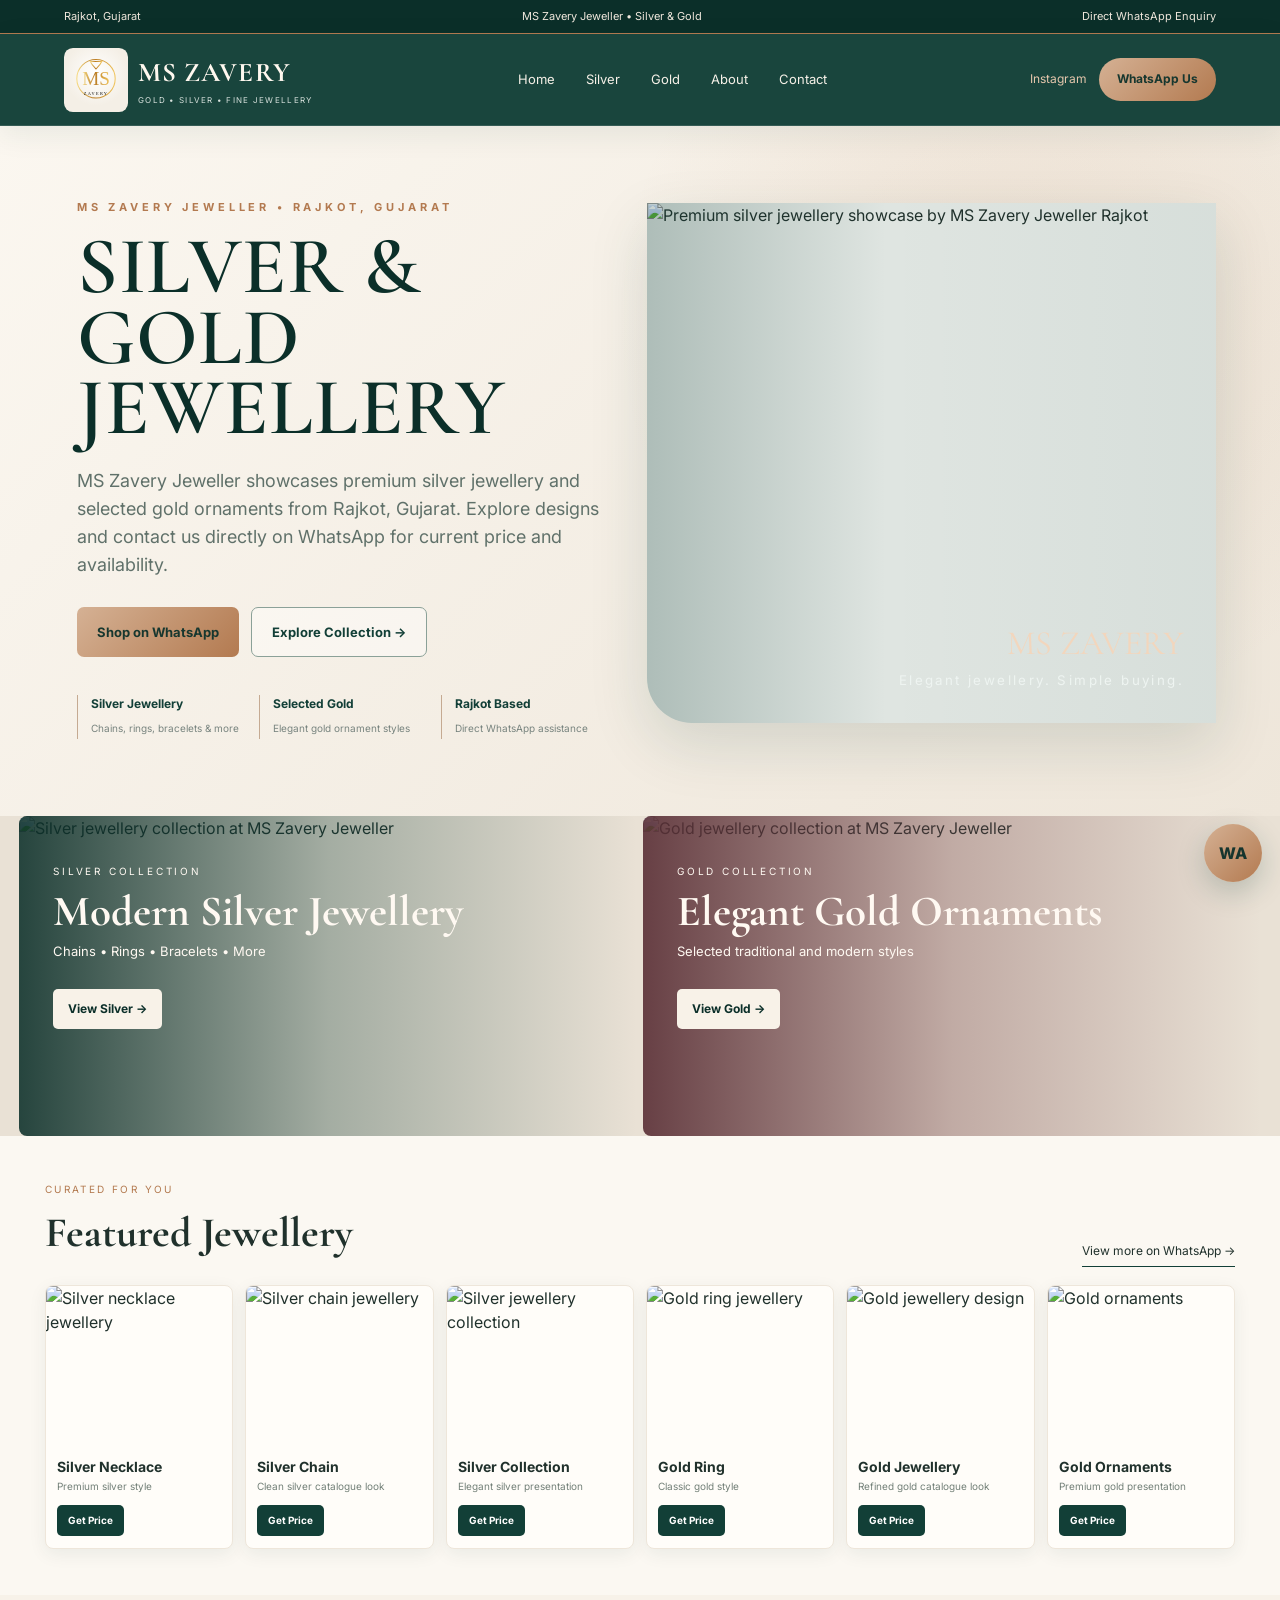
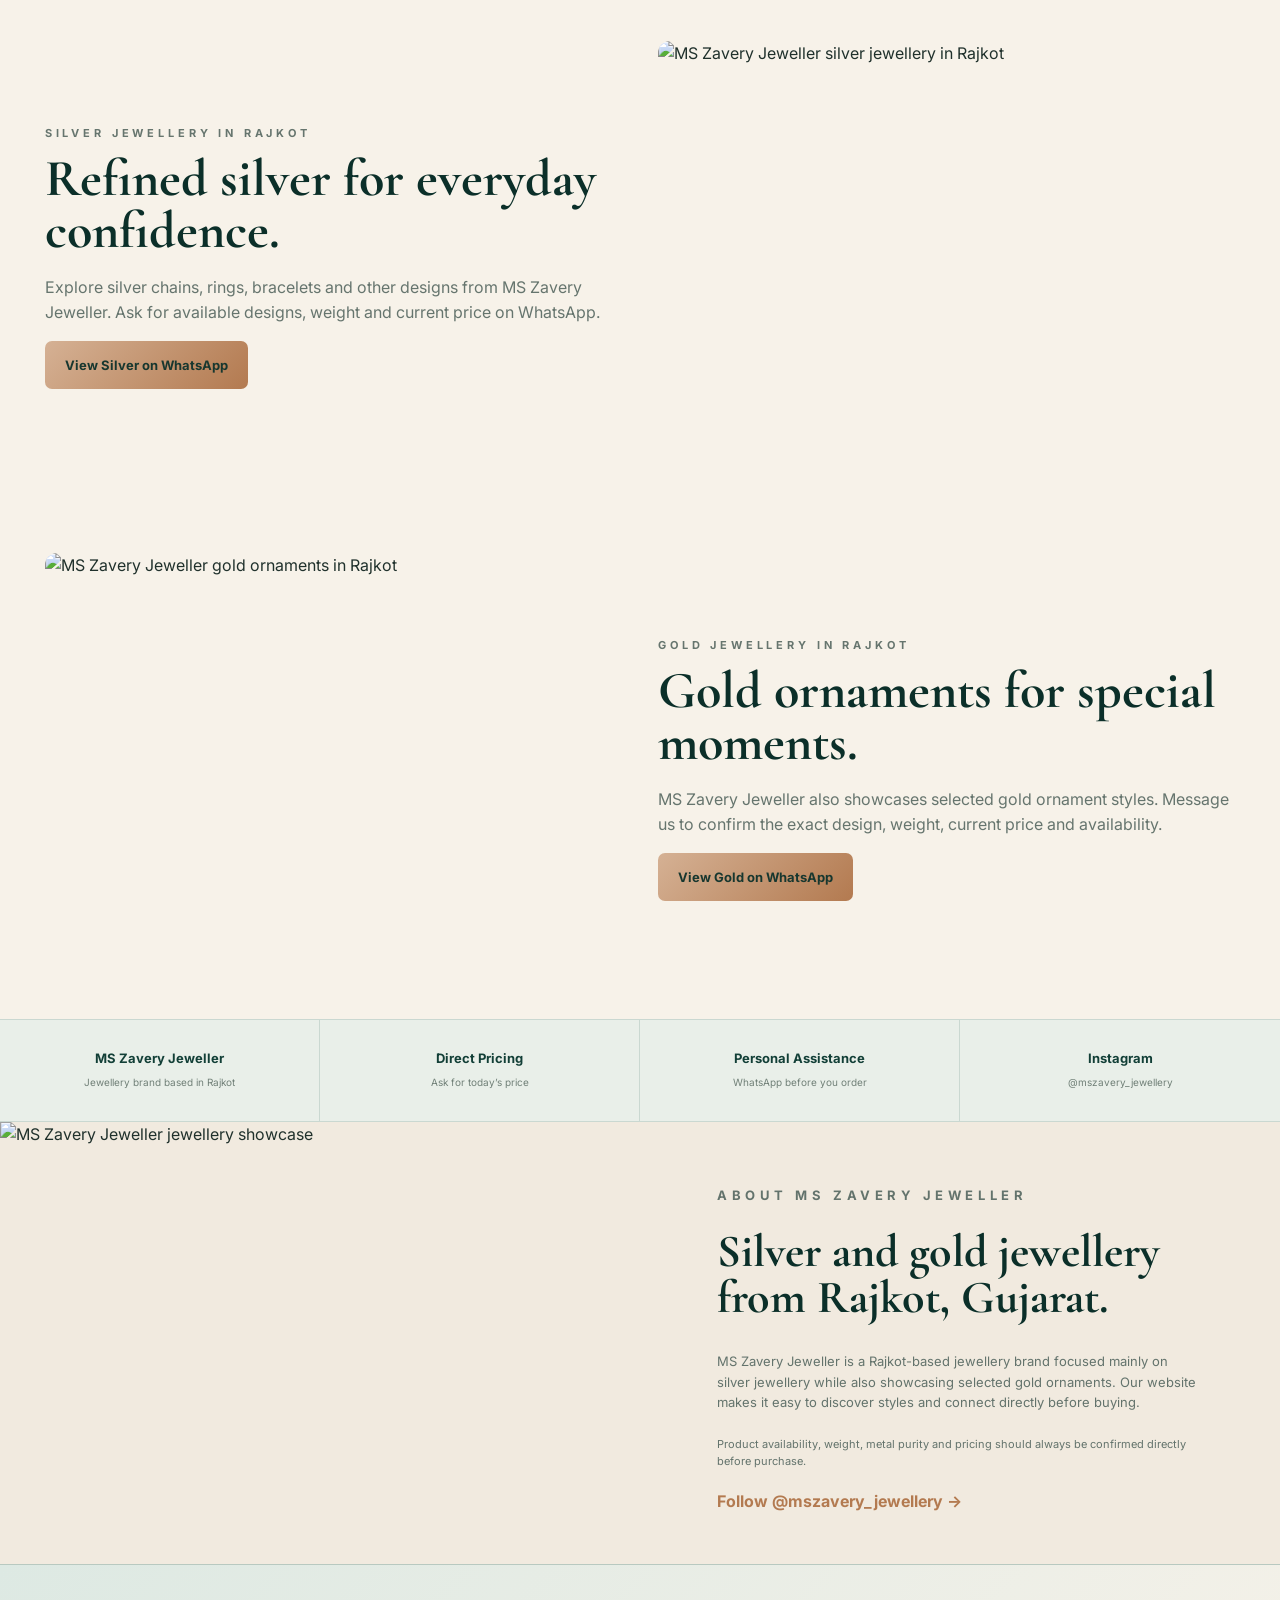
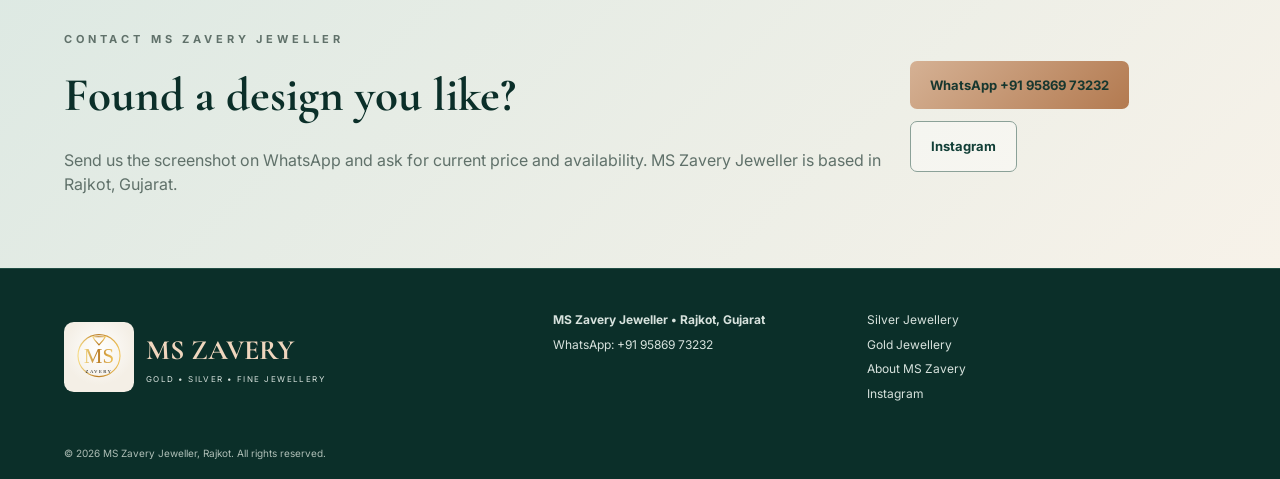
==== commit 36da1dab: "Improve MS Zavery search visibility and local SEO" ====
--- a/index.html
+++ b/index.html
@@ -1,22 +1,73 @@
 <!doctype html>
-<html lang="en">
+<html lang="en-IN">
 <head>
 <meta charset="utf-8">
 <meta name="viewport" content="width=device-width, initial-scale=1">
 <meta name="theme-color" content="#123f37">
-<meta name="description" content="MS Zavery Jeweller — premium silver and gold jewellery in Rajkot. WhatsApp for designs, price and availability.">
-<title>MS Zavery Jeweller | Silver & Gold Jewellery</title>
+<title>MS Zavery Jeweller Rajkot | Silver & Gold Jewellery</title>
+<meta name="description" content="MS Zavery Jeweller in Rajkot, Gujarat showcases premium silver jewellery and selected gold ornaments. Explore designs and contact us on WhatsApp for current price and availability.">
+<meta name="robots" content="index,follow,max-image-preview:large,max-snippet:-1,max-video-preview:-1">
+<link rel="canonical" href="https://a3607440-cmyk.github.io/ms-zavery/">
+<meta property="og:type" content="website">
+<meta property="og:site_name" content="MS Zavery Jeweller">
+<meta property="og:title" content="MS Zavery Jeweller Rajkot | Silver & Gold Jewellery">
+<meta property="og:description" content="Explore premium silver jewellery and selected gold ornaments from MS Zavery Jeweller, Rajkot. WhatsApp for current designs, price and availability.">
+<meta property="og:url" content="https://a3607440-cmyk.github.io/ms-zavery/">
+<meta property="og:locale" content="en_IN">
+<meta name="twitter:card" content="summary">
+<meta name="twitter:title" content="MS Zavery Jeweller Rajkot">
+<meta name="twitter:description" content="Premium silver and selected gold jewellery from Rajkot, Gujarat. Contact MS Zavery Jeweller on WhatsApp for designs and current pricing.">
 <link rel="preconnect" href="https://fonts.googleapis.com">
 <link rel="preconnect" href="https://fonts.gstatic.com" crossorigin>
 <link href="https://fonts.googleapis.com/css2?family=Cormorant+Garamond:wght@500;600;700&family=Inter:wght@400;500;600;700&display=swap" rel="stylesheet">
 <link rel="stylesheet" href="styles.css">
 <link rel="stylesheet" href="theme.css">
+<script type="application/ld+json">
+{
+  "@context": "https://schema.org",
+  "@graph": [
+    {
+      "@type": "JewelryStore",
+      "@id": "https://a3607440-cmyk.github.io/ms-zavery/#business",
+      "name": "MS Zavery Jeweller",
+      "alternateName": "MS Zavery Jewellery",
+      "url": "https://a3607440-cmyk.github.io/ms-zavery/",
+      "telephone": "+91-95869-73232",
+      "description": "MS Zavery Jeweller is a Rajkot-based jewellery brand showcasing silver jewellery and selected gold ornaments.",
+      "address": {
+        "@type": "PostalAddress",
+        "addressLocality": "Rajkot",
+        "addressRegion": "Gujarat",
+        "addressCountry": "IN"
+      },
+      "areaServed": {
+        "@type": "City",
+        "name": "Rajkot"
+      },
+      "sameAs": [
+        "https://www.instagram.com/mszavery_jewellery"
+      ]
+    },
+    {
+      "@type": "WebSite",
+      "@id": "https://a3607440-cmyk.github.io/ms-zavery/#website",
+      "url": "https://a3607440-cmyk.github.io/ms-zavery/",
+      "name": "MS Zavery Jeweller",
+      "alternateName": "MS Zavery Jewellery",
+      "publisher": {
+        "@id": "https://a3607440-cmyk.github.io/ms-zavery/#business"
+      },
+      "inLanguage": "en-IN"
+    }
+  ]
+}
+</script>
 </head>
 <body>
-<div class="topbar"><span>Rajkot, Gujarat</span><span>Real Jewellery Photos Added</span><span>Direct WhatsApp Enquiry</span></div>
+<div class="topbar"><span>Rajkot, Gujarat</span><span>MS Zavery Jeweller • Silver & Gold</span><span>Direct WhatsApp Enquiry</span></div>
 <header class="header">
-  <a href="#top" class="brand">
-    <img src="assets/emblem.svg" alt="MS Zavery emblem">
+  <a href="#top" class="brand" aria-label="MS Zavery Jeweller home">
+    <img src="assets/emblem.svg" alt="MS Zavery Jeweller Rajkot emblem">
     <span><strong>MS ZAVERY</strong><small>GOLD • SILVER • FINE JEWELLERY</small></span>
   </a>
   <button class="menu" aria-label="Menu" aria-expanded="false">☰</button>
@@ -27,55 +78,55 @@
 <main id="top">
 <section class="hero">
   <div class="hero-copy">
-    <p class="eyebrow">PREMIUM JEWELLERY COLLECTION</p>
-    <h1>REAL PHOTOS,<br><em>PREMIUM STYLE</em></h1>
-    <p class="lead">Discover silver and gold jewellery in a simple premium layout with real product photos and direct WhatsApp enquiry.</p>
+    <p class="eyebrow">MS ZAVERY JEWELLER • RAJKOT, GUJARAT</p>
+    <h1>SILVER & GOLD<br><em>JEWELLERY</em></h1>
+    <p class="lead">MS Zavery Jeweller showcases premium silver jewellery and selected gold ornaments from Rajkot, Gujarat. Explore designs and contact us directly on WhatsApp for current price and availability.</p>
     <div class="hero-buttons">
       <a class="btn gold" href="https://wa.me/919586973232?text=Hello%20MS%20Zavery%20Jeweller%2C%20I%20want%20to%20see%20your%20collection." target="_blank" rel="noopener">Shop on WhatsApp</a>
       <a class="btn ghost" href="#featured">Explore Collection →</a>
     </div>
     <div class="hero-points">
-      <div><b>Premium Presentation</b><span>Simple and elegant layout</span></div>
-      <div><b>Real Photos</b><span>Silver and gold jewellery images</span></div>
-      <div><b>Easy Contact</b><span>WhatsApp for current price</span></div>
+      <div><b>Silver Jewellery</b><span>Chains, rings, bracelets & more</span></div>
+      <div><b>Selected Gold</b><span>Elegant gold ornament styles</span></div>
+      <div><b>Rajkot Based</b><span>Direct WhatsApp assistance</span></div>
     </div>
   </div>
   <div class="hero-image-wrap">
-    <img class="hero-image" src="https://cdn.pixabay.com/photo/2017/04/01/02/21/jewelry-2192785_1280.jpg" alt="Silver jewellery presentation">
+    <img class="hero-image" src="https://cdn.pixabay.com/photo/2017/04/01/02/21/jewelry-2192785_1280.jpg" alt="Premium silver jewellery showcase by MS Zavery Jeweller Rajkot">
     <div class="hero-overlay"><span>MS ZAVERY</span><small>Elegant jewellery. Simple buying.</small></div>
   </div>
 </section>
 
 <section class="dual-collection">
-  <a href="#silver" class="collection-tile"><img src="https://cdn.pixabay.com/photo/2017/04/01/02/21/jewelry-2192785_1280.jpg" alt="Silver jewellery collection"><div class="tile-gradient"></div><div class="tile-copy"><p>SILVER COLLECTION</p><h2>Modern Silver Jewellery</h2><span>Chains • Rings • Bracelets • More</span><b>View Silver →</b></div></a>
-  <a href="#gold" class="collection-tile"><img src="https://cdn.pixabay.com/photo/2014/06/25/11/39/gold-377051_1280.jpg" alt="Gold jewellery collection"><div class="tile-gradient warm"></div><div class="tile-copy"><p>GOLD COLLECTION</p><h2>Elegant Gold Ornaments</h2><span>Selected traditional and modern styles</span><b>View Gold →</b></div></a>
+  <a href="#silver" class="collection-tile"><img src="https://cdn.pixabay.com/photo/2017/04/01/02/21/jewelry-2192785_1280.jpg" alt="Silver jewellery collection at MS Zavery Jeweller"><div class="tile-gradient"></div><div class="tile-copy"><p>SILVER COLLECTION</p><h2>Modern Silver Jewellery</h2><span>Chains • Rings • Bracelets • More</span><b>View Silver →</b></div></a>
+  <a href="#gold" class="collection-tile"><img src="https://cdn.pixabay.com/photo/2014/06/25/11/39/gold-377051_1280.jpg" alt="Gold jewellery collection at MS Zavery Jeweller"><div class="tile-gradient warm"></div><div class="tile-copy"><p>GOLD COLLECTION</p><h2>Elegant Gold Ornaments</h2><span>Selected traditional and modern styles</span><b>View Gold →</b></div></a>
 </section>
 
 <section class="section light" id="featured">
-  <div class="section-title"><div><p>CURATED FOR YOU</p><h2>Featured Products</h2></div><a href="https://wa.me/919586973232?text=Hello%20MS%20Zavery%2C%20please%20show%20me%20more%20designs." target="_blank" rel="noopener">View more on WhatsApp →</a></div>
+  <div class="section-title"><div><p>CURATED FOR YOU</p><h2>Featured Jewellery</h2></div><a href="https://wa.me/919586973232?text=Hello%20MS%20Zavery%2C%20please%20show%20me%20more%20designs." target="_blank" rel="noopener">View more on WhatsApp →</a></div>
   <div class="products">
-    <article class="product-card"><img src="https://cdn.pixabay.com/photo/2017/04/01/02/21/jewelry-2192785_1280.jpg" alt="Silver necklace"><div class="product-body"><h3>Silver Necklace</h3><p>Premium silver style</p><a href="https://wa.me/919586973232?text=Hello%20MS%20Zavery%2C%20show%20me%20silver%20necklaces." target="_blank" rel="noopener">Get Price</a></div></article>
-    <article class="product-card"><img src="https://cdn.pixabay.com/photo/2017/04/01/02/21/jewelry-2192785_1280.jpg" alt="Silver chain"><div class="product-body"><h3>Silver Chain</h3><p>Clean silver catalogue look</p><a href="https://wa.me/919586973232?text=Hello%20MS%20Zavery%2C%20show%20me%20silver%20chains." target="_blank" rel="noopener">Get Price</a></div></article>
-    <article class="product-card"><img src="https://cdn.pixabay.com/photo/2017/04/01/02/21/jewelry-2192785_1280.jpg" alt="Silver jewellery"><div class="product-body"><h3>Silver Collection</h3><p>Elegant silver presentation</p><a href="https://wa.me/919586973232?text=Hello%20MS%20Zavery%2C%20show%20me%20silver%20designs." target="_blank" rel="noopener">Get Price</a></div></article>
-    <article class="product-card"><img src="https://cdn.pixabay.com/photo/2014/06/25/11/39/gold-377051_1280.jpg" alt="Gold ring"><div class="product-body"><h3>Gold Ring</h3><p>Classic gold style</p><a href="https://wa.me/919586973232?text=Hello%20MS%20Zavery%2C%20show%20me%20gold%20rings." target="_blank" rel="noopener">Get Price</a></div></article>
-    <article class="product-card"><img src="https://cdn.pixabay.com/photo/2014/06/25/11/39/gold-377051_1280.jpg" alt="Gold jewellery"><div class="product-body"><h3>Gold Jewellery</h3><p>Refined gold catalogue look</p><a href="https://wa.me/919586973232?text=Hello%20MS%20Zavery%2C%20show%20me%20gold%20designs." target="_blank" rel="noopener">Get Price</a></div></article>
+    <article class="product-card"><img src="https://cdn.pixabay.com/photo/2017/04/01/02/21/jewelry-2192785_1280.jpg" alt="Silver necklace jewellery"><div class="product-body"><h3>Silver Necklace</h3><p>Premium silver style</p><a href="https://wa.me/919586973232?text=Hello%20MS%20Zavery%2C%20show%20me%20silver%20necklaces." target="_blank" rel="noopener">Get Price</a></div></article>
+    <article class="product-card"><img src="https://cdn.pixabay.com/photo/2017/04/01/02/21/jewelry-2192785_1280.jpg" alt="Silver chain jewellery"><div class="product-body"><h3>Silver Chain</h3><p>Clean silver catalogue look</p><a href="https://wa.me/919586973232?text=Hello%20MS%20Zavery%2C%20show%20me%20silver%20chains." target="_blank" rel="noopener">Get Price</a></div></article>
+    <article class="product-card"><img src="https://cdn.pixabay.com/photo/2017/04/01/02/21/jewelry-2192785_1280.jpg" alt="Silver jewellery collection"><div class="product-body"><h3>Silver Collection</h3><p>Elegant silver presentation</p><a href="https://wa.me/919586973232?text=Hello%20MS%20Zavery%2C%20show%20me%20silver%20designs." target="_blank" rel="noopener">Get Price</a></div></article>
+    <article class="product-card"><img src="https://cdn.pixabay.com/photo/2014/06/25/11/39/gold-377051_1280.jpg" alt="Gold ring jewellery"><div class="product-body"><h3>Gold Ring</h3><p>Classic gold style</p><a href="https://wa.me/919586973232?text=Hello%20MS%20Zavery%2C%20show%20me%20gold%20rings." target="_blank" rel="noopener">Get Price</a></div></article>
+    <article class="product-card"><img src="https://cdn.pixabay.com/photo/2014/06/25/11/39/gold-377051_1280.jpg" alt="Gold jewellery design"><div class="product-body"><h3>Gold Jewellery</h3><p>Refined gold catalogue look</p><a href="https://wa.me/919586973232?text=Hello%20MS%20Zavery%2C%20show%20me%20gold%20designs." target="_blank" rel="noopener">Get Price</a></div></article>
     <article class="product-card"><img src="https://cdn.pixabay.com/photo/2014/06/25/11/39/gold-377051_1280.jpg" alt="Gold ornaments"><div class="product-body"><h3>Gold Ornaments</h3><p>Premium gold presentation</p><a href="https://wa.me/919586973232?text=Hello%20MS%20Zavery%2C%20show%20me%20more%20gold%20ornaments." target="_blank" rel="noopener">Get Price</a></div></article>
   </div>
 </section>
 
-<section class="section silver-section" id="silver"><div class="split"><div><p class="eyebrow">SILVER COLLECTION</p><h2>Refined silver for everyday confidence.</h2><p>From chains to elegant daily-wear styles, ask for available designs, weight and current price on WhatsApp.</p><a class="btn gold" href="https://wa.me/919586973232?text=Hello%20MS%20Zavery%2C%20please%20share%20your%20silver%20collection." target="_blank" rel="noopener">View Silver on WhatsApp</a></div><img src="https://cdn.pixabay.com/photo/2017/04/01/02/21/jewelry-2192785_1280.jpg" alt="Silver collection"></div></section>
+<section class="section silver-section" id="silver"><div class="split"><div><p class="eyebrow">SILVER JEWELLERY IN RAJKOT</p><h2>Refined silver for everyday confidence.</h2><p>Explore silver chains, rings, bracelets and other designs from MS Zavery Jeweller. Ask for available designs, weight and current price on WhatsApp.</p><a class="btn gold" href="https://wa.me/919586973232?text=Hello%20MS%20Zavery%2C%20please%20share%20your%20silver%20collection." target="_blank" rel="noopener">View Silver on WhatsApp</a></div><img src="https://cdn.pixabay.com/photo/2017/04/01/02/21/jewelry-2192785_1280.jpg" alt="MS Zavery Jeweller silver jewellery in Rajkot"></div></section>
 
-<section class="section gold-section" id="gold"><div class="split reverse"><img src="https://cdn.pixabay.com/photo/2014/06/25/11/39/gold-377051_1280.jpg" alt="Gold ornaments collection"><div><p class="eyebrow">GOLD COLLECTION</p><h2>Gold ornaments for special moments.</h2><p>Showcase elegant gold jewellery in a premium layout and invite customers to contact you directly for pricing and stock.</p><a class="btn gold" href="https://wa.me/919586973232?text=Hello%20MS%20Zavery%2C%20please%20share%20your%20available%20gold%20ornaments." target="_blank" rel="noopener">View Gold on WhatsApp</a></div></div></section>
+<section class="section gold-section" id="gold"><div class="split reverse"><img src="https://cdn.pixabay.com/photo/2014/06/25/11/39/gold-377051_1280.jpg" alt="MS Zavery Jeweller gold ornaments in Rajkot"><div><p class="eyebrow">GOLD JEWELLERY IN RAJKOT</p><h2>Gold ornaments for special moments.</h2><p>MS Zavery Jeweller also showcases selected gold ornament styles. Message us to confirm the exact design, weight, current price and availability.</p><a class="btn gold" href="https://wa.me/919586973232?text=Hello%20MS%20Zavery%2C%20please%20share%20your%20available%20gold%20ornaments." target="_blank" rel="noopener">View Gold on WhatsApp</a></div></div></section>
 
-<section class="trust-row"><div><strong>Premium Design</strong><span>Luxury-style presentation</span></div><div><strong>Real Photos</strong><span>Jewellery images added</span></div><div><strong>Direct Pricing</strong><span>Ask on WhatsApp</span></div><div><strong>Instagram Connected</strong><span>@mszavery_jewellery</span></div></section>
+<section class="trust-row"><div><strong>MS Zavery Jeweller</strong><span>Jewellery brand based in Rajkot</span></div><div><strong>Direct Pricing</strong><span>Ask for today’s price</span></div><div><strong>Personal Assistance</strong><span>WhatsApp before you order</span></div><div><strong>Instagram</strong><span>@mszavery_jewellery</span></div></section>
 
-<section class="about" id="about"><div class="about-photo"><img src="https://cdn.pixabay.com/photo/2017/04/01/02/21/jewelry-2192785_1280.jpg" alt="Jewellery showcase"></div><div class="about-copy"><p class="eyebrow">ABOUT MS ZAVERY</p><h2>More than jewellery — a brand with presentation.</h2><p>MS Zavery Jeweller now has a cleaner premium layout with real jewellery photos, a simple browsing experience and direct customer enquiry.</p><p class="small-note">Product availability, weight, purity details and pricing should always be confirmed directly before purchase.</p><a class="text-link" href="https://www.instagram.com/mszavery_jewellery" target="_blank" rel="noopener">Follow @mszavery_jewellery →</a></div></section>
+<section class="about" id="about"><div class="about-photo"><img src="https://cdn.pixabay.com/photo/2017/04/01/02/21/jewelry-2192785_1280.jpg" alt="MS Zavery Jeweller jewellery showcase"></div><div class="about-copy"><p class="eyebrow">ABOUT MS ZAVERY JEWELLER</p><h2>Silver and gold jewellery from Rajkot, Gujarat.</h2><p>MS Zavery Jeweller is a Rajkot-based jewellery brand focused mainly on silver jewellery while also showcasing selected gold ornaments. Our website makes it easy to discover styles and connect directly before buying.</p><p class="small-note">Product availability, weight, metal purity and pricing should always be confirmed directly before purchase.</p><a class="text-link" href="https://www.instagram.com/mszavery_jewellery" target="_blank" rel="noopener">Follow @mszavery_jewellery →</a></div></section>
 
-<section class="contact" id="contact"><div><p class="eyebrow">CONTACT</p><h2>Found a design you like?</h2><p>Send us the screenshot on WhatsApp and ask for current price and availability.</p></div><div class="contact-buttons"><a class="btn gold" href="https://wa.me/919586973232?text=Hello%20MS%20Zavery%20Jeweller%2C%20I%20want%20to%20enquire%20about%20a%20design." target="_blank" rel="noopener">WhatsApp +91 95869 73232</a><a class="btn ghost" href="https://www.instagram.com/mszavery_jewellery" target="_blank" rel="noopener">Instagram</a></div></section>
+<section class="contact" id="contact"><div><p class="eyebrow">CONTACT MS ZAVERY JEWELLER</p><h2>Found a design you like?</h2><p>Send us the screenshot on WhatsApp and ask for current price and availability. MS Zavery Jeweller is based in Rajkot, Gujarat.</p></div><div class="contact-buttons"><a class="btn gold" href="https://wa.me/919586973232?text=Hello%20MS%20Zavery%20Jeweller%2C%20I%20want%20to%20enquire%20about%20a%20design." target="_blank" rel="noopener">WhatsApp +91 95869 73232</a><a class="btn ghost" href="https://www.instagram.com/mszavery_jewellery" target="_blank" rel="noopener">Instagram</a></div></section>
 </main>
 
-<footer><div class="footer-brand"><img src="assets/emblem.svg" alt="MS Zavery"><div><strong>MS ZAVERY</strong><span>GOLD • SILVER • FINE JEWELLERY</span></div></div><div><b>Rajkot, Gujarat</b><span>WhatsApp: +91 95869 73232</span></div><div><a href="#silver">Silver</a><a href="#gold">Gold</a><a href="#about">About</a><a href="https://www.instagram.com/mszavery_jewellery" target="_blank" rel="noopener">Instagram</a></div></footer>
-<div class="copyright">© <span id="year"></span> MS Zavery Jeweller. All rights reserved.</div>
+<footer><div class="footer-brand"><img src="assets/emblem.svg" alt="MS Zavery Jeweller logo"><div><strong>MS ZAVERY</strong><span>GOLD • SILVER • FINE JEWELLERY</span></div></div><div><b>MS Zavery Jeweller • Rajkot, Gujarat</b><span>WhatsApp: +91 95869 73232</span></div><div><a href="#silver">Silver Jewellery</a><a href="#gold">Gold Jewellery</a><a href="#about">About MS Zavery</a><a href="https://www.instagram.com/mszavery_jewellery" target="_blank" rel="noopener">Instagram</a></div></footer>
+<div class="copyright">© <span id="year"></span> MS Zavery Jeweller, Rajkot. All rights reserved.</div>
 <a class="floating-wa" href="https://wa.me/919586973232?text=Hello%20MS%20Zavery%20Jeweller" target="_blank" rel="noopener">WA</a>
 <script src="script.js"></script>
 </body>
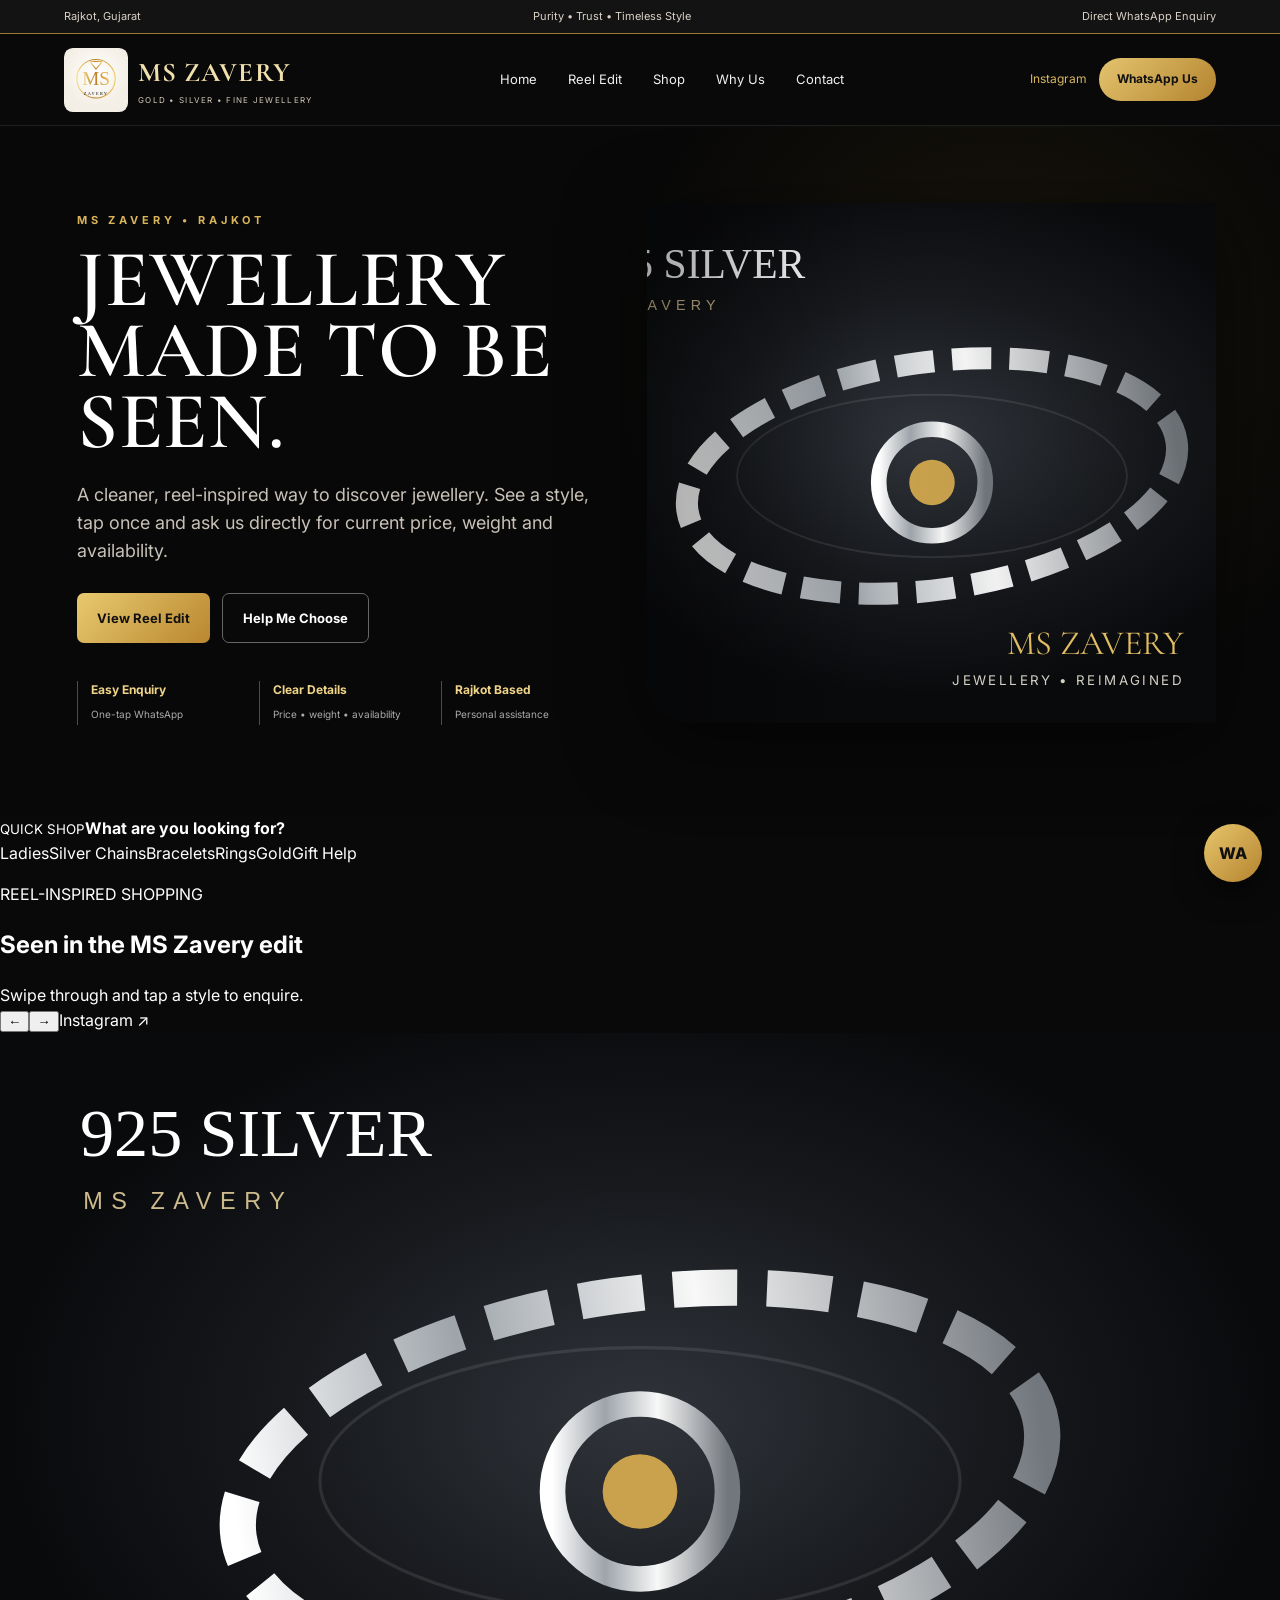
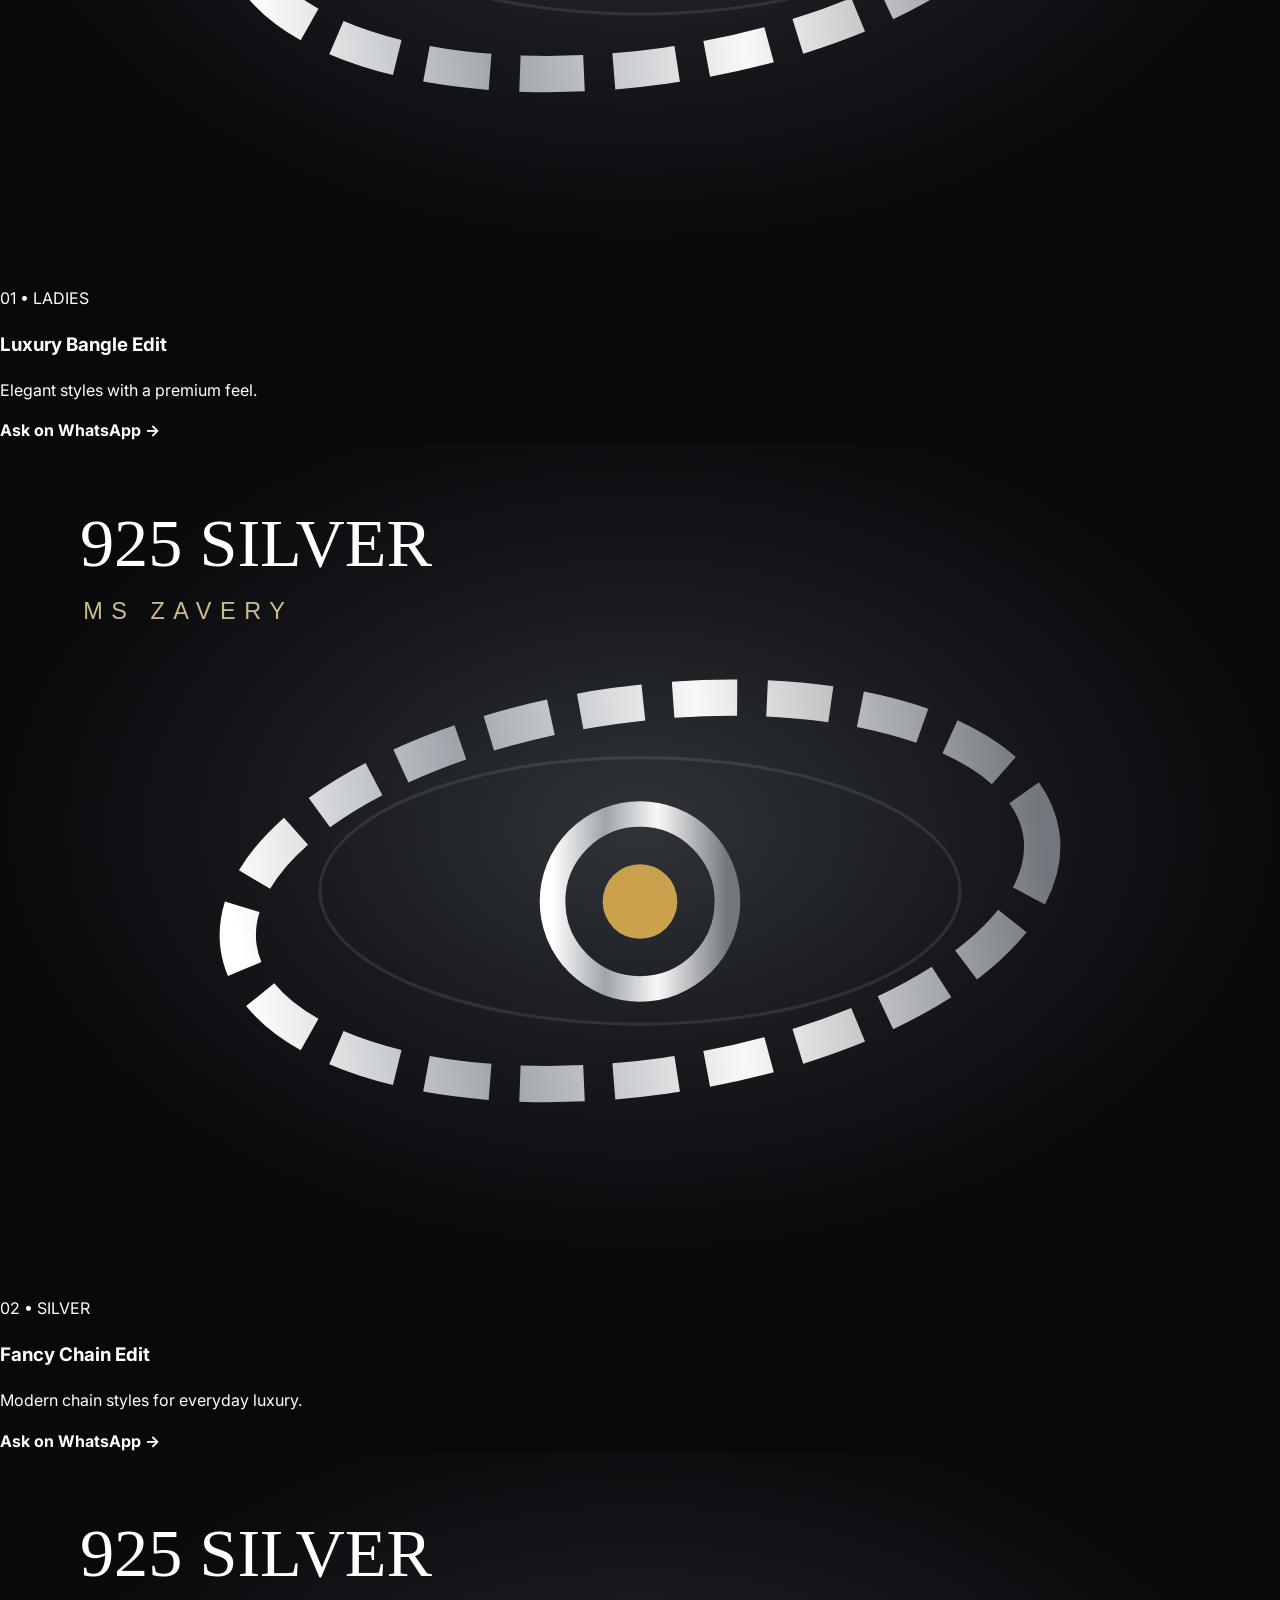
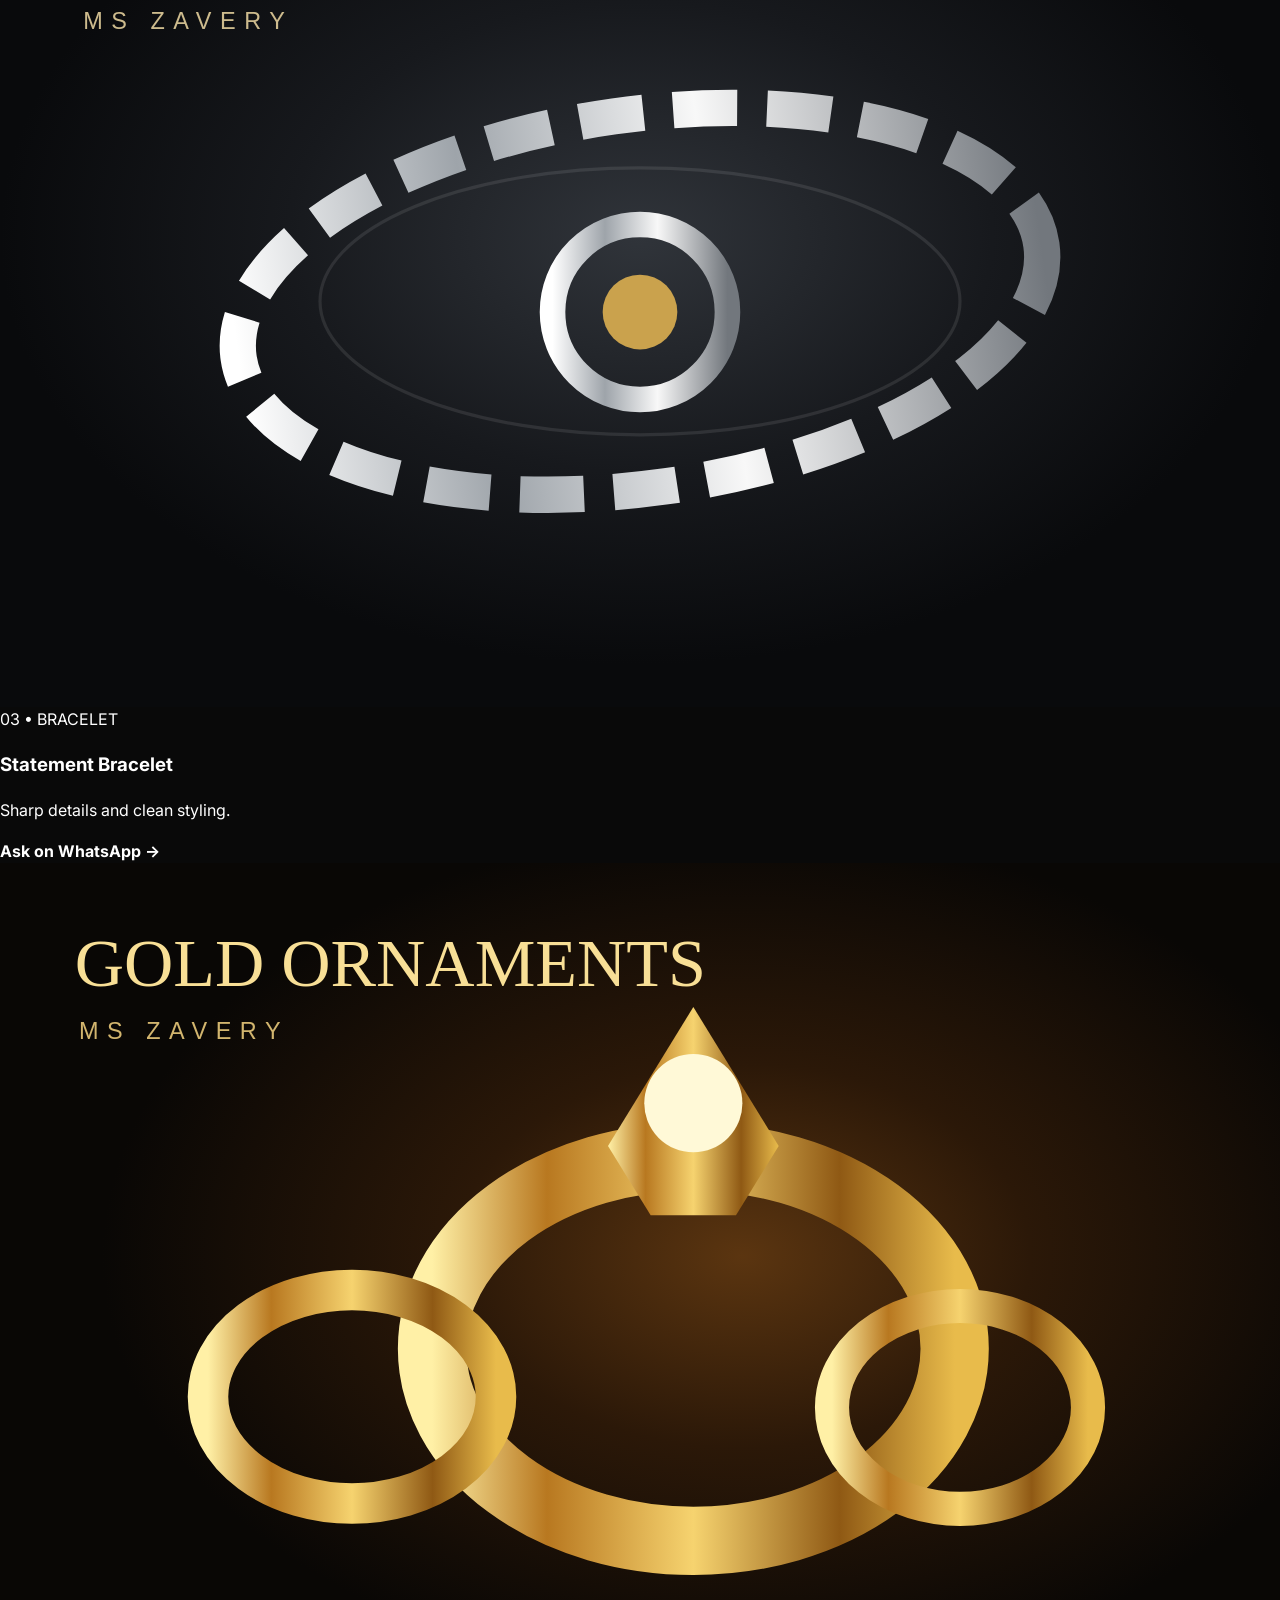
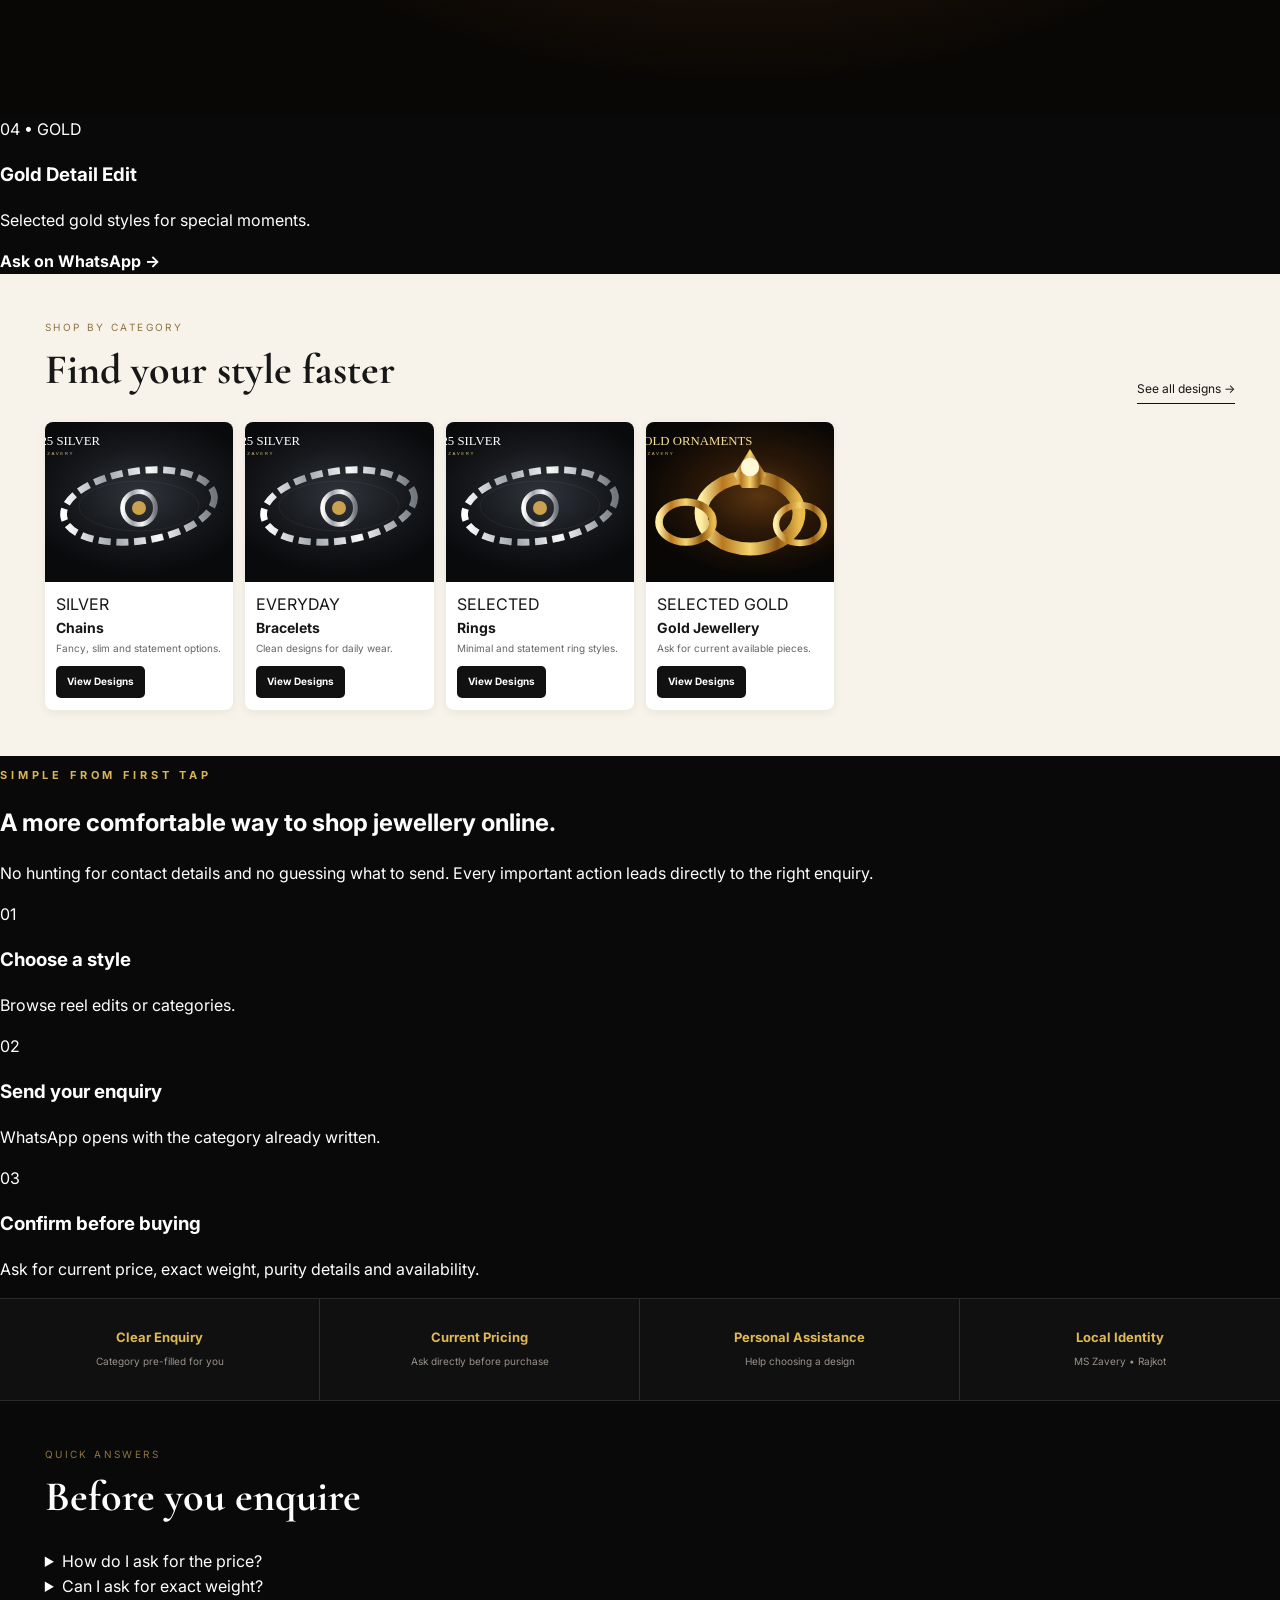
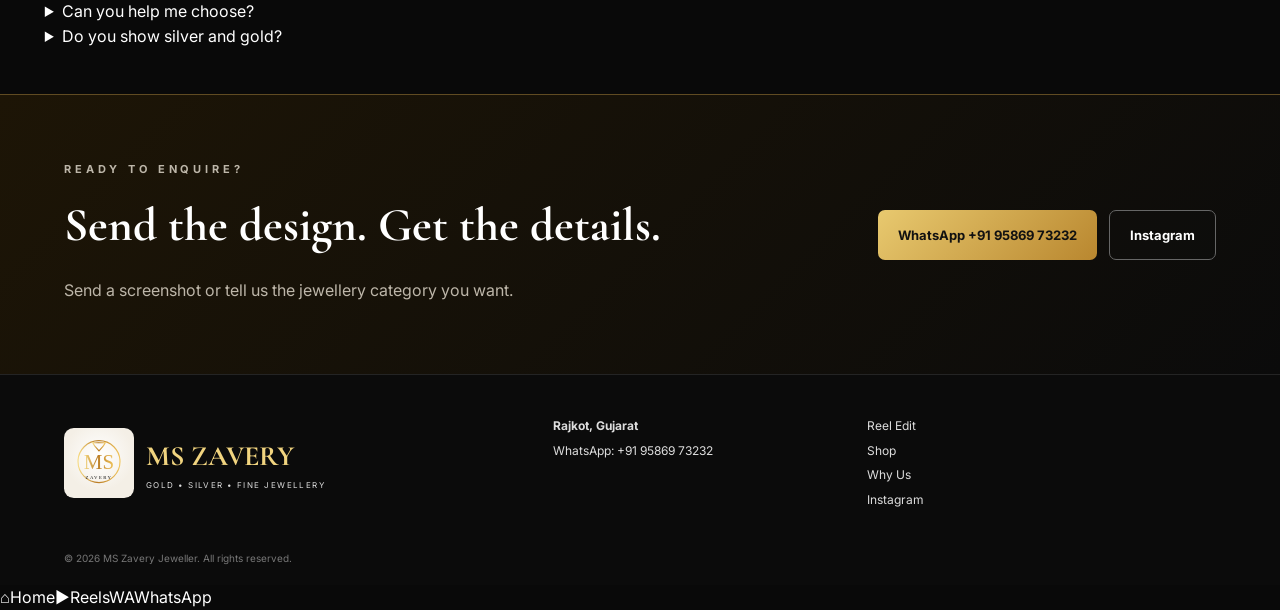
==== commit 543fa21b: "Add reel-style shopping and easier customer journey" ====
--- a/index.html
+++ b/index.html
@@ -1,133 +1,18 @@
-<!doctype html>
-<html lang="en-IN">
-<head>
-<meta charset="utf-8">
-<meta name="viewport" content="width=device-width, initial-scale=1">
-<meta name="theme-color" content="#123f37">
-<title>MS Zavery Jeweller Rajkot | Silver & Gold Jewellery</title>
-<meta name="description" content="MS Zavery Jeweller in Rajkot, Gujarat showcases premium silver jewellery and selected gold ornaments. Explore designs and contact us on WhatsApp for current price and availability.">
-<meta name="robots" content="index,follow,max-image-preview:large,max-snippet:-1,max-video-preview:-1">
-<link rel="canonical" href="https://a3607440-cmyk.github.io/ms-zavery/">
-<meta property="og:type" content="website">
-<meta property="og:site_name" content="MS Zavery Jeweller">
-<meta property="og:title" content="MS Zavery Jeweller Rajkot | Silver & Gold Jewellery">
-<meta property="og:description" content="Explore premium silver jewellery and selected gold ornaments from MS Zavery Jeweller, Rajkot. WhatsApp for current designs, price and availability.">
-<meta property="og:url" content="https://a3607440-cmyk.github.io/ms-zavery/">
-<meta property="og:locale" content="en_IN">
-<meta name="twitter:card" content="summary">
-<meta name="twitter:title" content="MS Zavery Jeweller Rajkot">
-<meta name="twitter:description" content="Premium silver and selected gold jewellery from Rajkot, Gujarat. Contact MS Zavery Jeweller on WhatsApp for designs and current pricing.">
-<link rel="preconnect" href="https://fonts.googleapis.com">
-<link rel="preconnect" href="https://fonts.gstatic.com" crossorigin>
-<link href="https://fonts.googleapis.com/css2?family=Cormorant+Garamond:wght@500;600;700&family=Inter:wght@400;500;600;700&display=swap" rel="stylesheet">
-<link rel="stylesheet" href="styles.css">
-<link rel="stylesheet" href="theme.css">
-<script type="application/ld+json">
-{
-  "@context": "https://schema.org",
-  "@graph": [
-    {
-      "@type": "JewelryStore",
-      "@id": "https://a3607440-cmyk.github.io/ms-zavery/#business",
-      "name": "MS Zavery Jeweller",
-      "alternateName": "MS Zavery Jewellery",
-      "url": "https://a3607440-cmyk.github.io/ms-zavery/",
-      "telephone": "+91-95869-73232",
-      "description": "MS Zavery Jeweller is a Rajkot-based jewellery brand showcasing silver jewellery and selected gold ornaments.",
-      "address": {
-        "@type": "PostalAddress",
-        "addressLocality": "Rajkot",
-        "addressRegion": "Gujarat",
-        "addressCountry": "IN"
-      },
-      "areaServed": {
-        "@type": "City",
-        "name": "Rajkot"
-      },
-      "sameAs": [
-        "https://www.instagram.com/mszavery_jewellery"
-      ]
-    },
-    {
-      "@type": "WebSite",
-      "@id": "https://a3607440-cmyk.github.io/ms-zavery/#website",
-      "url": "https://a3607440-cmyk.github.io/ms-zavery/",
-      "name": "MS Zavery Jeweller",
-      "alternateName": "MS Zavery Jewellery",
-      "publisher": {
-        "@id": "https://a3607440-cmyk.github.io/ms-zavery/#business"
-      },
-      "inLanguage": "en-IN"
-    }
-  ]
-}
-</script>
-</head>
-<body>
-<div class="topbar"><span>Rajkot, Gujarat</span><span>MS Zavery Jeweller • Silver & Gold</span><span>Direct WhatsApp Enquiry</span></div>
-<header class="header">
-  <a href="#top" class="brand" aria-label="MS Zavery Jeweller home">
-    <img src="assets/emblem.svg" alt="MS Zavery Jeweller Rajkot emblem">
-    <span><strong>MS ZAVERY</strong><small>GOLD • SILVER • FINE JEWELLERY</small></span>
-  </a>
-  <button class="menu" aria-label="Menu" aria-expanded="false">☰</button>
-  <nav class="nav"><a href="#top">Home</a><a href="#silver">Silver</a><a href="#gold">Gold</a><a href="#about">About</a><a href="#contact">Contact</a></nav>
-  <div class="header-actions"><a class="instagram" href="https://www.instagram.com/mszavery_jewellery" target="_blank" rel="noopener">Instagram</a><a class="wa" href="https://wa.me/919586973232?text=Hello%20MS%20Zavery%20Jeweller%2C%20please%20share%20your%20latest%20collection." target="_blank" rel="noopener">WhatsApp Us</a></div>
-</header>
-
+<!doctype html><html lang="en"><head><meta charset="utf-8"><meta name="viewport" content="width=device-width,initial-scale=1"><meta name="theme-color" content="#090909"><meta name="description" content="MS Zavery Jeweller — silver jewellery and selected gold ornaments in Rajkot. Browse designs and enquire directly on WhatsApp."><meta name="google-site-verification" content="zr0FfPx8cAiEGwYl5b-pKl7TyYT9FYb1Gb4TRYFoZI8"><title>MS Zavery Jeweller | Rajkot</title><link rel="preconnect" href="https://fonts.googleapis.com"><link rel="preconnect" href="https://fonts.gstatic.com" crossorigin><link href="https://fonts.googleapis.com/css2?family=Cormorant+Garamond:wght@500;600;700&family=Inter:wght@400;500;600;700&display=swap" rel="stylesheet"><link rel="stylesheet" href="styles.css"></head><body>
+<div class="topbar"><span>Rajkot, Gujarat</span><span>Purity • Trust • Timeless Style</span><span>Direct WhatsApp Enquiry</span></div>
+<header class="header"><a href="#top" class="brand"><img src="assets/emblem.svg" alt="MS Zavery"><span><strong>MS ZAVERY</strong><small>GOLD • SILVER • FINE JEWELLERY</small></span></a><button class="menu" aria-label="Menu" aria-expanded="false">☰</button><nav class="nav"><a href="#top">Home</a><a href="#reels">Reel Edit</a><a href="#shop">Shop</a><a href="#trust">Why Us</a><a href="#contact">Contact</a></nav><div class="header-actions"><a class="instagram" href="https://www.instagram.com/mszavery_jewellery" target="_blank" rel="noopener">Instagram</a><a class="wa" href="https://wa.me/919586973232?text=Hello%20MS%20Zavery%20Jeweller%2C%20please%20share%20your%20latest%20collection." target="_blank" rel="noopener">WhatsApp Us</a></div></header>
 <main id="top">
-<section class="hero">
-  <div class="hero-copy">
-    <p class="eyebrow">MS ZAVERY JEWELLER • RAJKOT, GUJARAT</p>
-    <h1>SILVER & GOLD<br><em>JEWELLERY</em></h1>
-    <p class="lead">MS Zavery Jeweller showcases premium silver jewellery and selected gold ornaments from Rajkot, Gujarat. Explore designs and contact us directly on WhatsApp for current price and availability.</p>
-    <div class="hero-buttons">
-      <a class="btn gold" href="https://wa.me/919586973232?text=Hello%20MS%20Zavery%20Jeweller%2C%20I%20want%20to%20see%20your%20collection." target="_blank" rel="noopener">Shop on WhatsApp</a>
-      <a class="btn ghost" href="#featured">Explore Collection →</a>
-    </div>
-    <div class="hero-points">
-      <div><b>Silver Jewellery</b><span>Chains, rings, bracelets & more</span></div>
-      <div><b>Selected Gold</b><span>Elegant gold ornament styles</span></div>
-      <div><b>Rajkot Based</b><span>Direct WhatsApp assistance</span></div>
-    </div>
-  </div>
-  <div class="hero-image-wrap">
-    <img class="hero-image" src="https://cdn.pixabay.com/photo/2017/04/01/02/21/jewelry-2192785_1280.jpg" alt="Premium silver jewellery showcase by MS Zavery Jeweller Rajkot">
-    <div class="hero-overlay"><span>MS ZAVERY</span><small>Elegant jewellery. Simple buying.</small></div>
-  </div>
-</section>
-
-<section class="dual-collection">
-  <a href="#silver" class="collection-tile"><img src="https://cdn.pixabay.com/photo/2017/04/01/02/21/jewelry-2192785_1280.jpg" alt="Silver jewellery collection at MS Zavery Jeweller"><div class="tile-gradient"></div><div class="tile-copy"><p>SILVER COLLECTION</p><h2>Modern Silver Jewellery</h2><span>Chains • Rings • Bracelets • More</span><b>View Silver →</b></div></a>
-  <a href="#gold" class="collection-tile"><img src="https://cdn.pixabay.com/photo/2014/06/25/11/39/gold-377051_1280.jpg" alt="Gold jewellery collection at MS Zavery Jeweller"><div class="tile-gradient warm"></div><div class="tile-copy"><p>GOLD COLLECTION</p><h2>Elegant Gold Ornaments</h2><span>Selected traditional and modern styles</span><b>View Gold →</b></div></a>
-</section>
-
-<section class="section light" id="featured">
-  <div class="section-title"><div><p>CURATED FOR YOU</p><h2>Featured Jewellery</h2></div><a href="https://wa.me/919586973232?text=Hello%20MS%20Zavery%2C%20please%20show%20me%20more%20designs." target="_blank" rel="noopener">View more on WhatsApp →</a></div>
-  <div class="products">
-    <article class="product-card"><img src="https://cdn.pixabay.com/photo/2017/04/01/02/21/jewelry-2192785_1280.jpg" alt="Silver necklace jewellery"><div class="product-body"><h3>Silver Necklace</h3><p>Premium silver style</p><a href="https://wa.me/919586973232?text=Hello%20MS%20Zavery%2C%20show%20me%20silver%20necklaces." target="_blank" rel="noopener">Get Price</a></div></article>
-    <article class="product-card"><img src="https://cdn.pixabay.com/photo/2017/04/01/02/21/jewelry-2192785_1280.jpg" alt="Silver chain jewellery"><div class="product-body"><h3>Silver Chain</h3><p>Clean silver catalogue look</p><a href="https://wa.me/919586973232?text=Hello%20MS%20Zavery%2C%20show%20me%20silver%20chains." target="_blank" rel="noopener">Get Price</a></div></article>
-    <article class="product-card"><img src="https://cdn.pixabay.com/photo/2017/04/01/02/21/jewelry-2192785_1280.jpg" alt="Silver jewellery collection"><div class="product-body"><h3>Silver Collection</h3><p>Elegant silver presentation</p><a href="https://wa.me/919586973232?text=Hello%20MS%20Zavery%2C%20show%20me%20silver%20designs." target="_blank" rel="noopener">Get Price</a></div></article>
-    <article class="product-card"><img src="https://cdn.pixabay.com/photo/2014/06/25/11/39/gold-377051_1280.jpg" alt="Gold ring jewellery"><div class="product-body"><h3>Gold Ring</h3><p>Classic gold style</p><a href="https://wa.me/919586973232?text=Hello%20MS%20Zavery%2C%20show%20me%20gold%20rings." target="_blank" rel="noopener">Get Price</a></div></article>
-    <article class="product-card"><img src="https://cdn.pixabay.com/photo/2014/06/25/11/39/gold-377051_1280.jpg" alt="Gold jewellery design"><div class="product-body"><h3>Gold Jewellery</h3><p>Refined gold catalogue look</p><a href="https://wa.me/919586973232?text=Hello%20MS%20Zavery%2C%20show%20me%20gold%20designs." target="_blank" rel="noopener">Get Price</a></div></article>
-    <article class="product-card"><img src="https://cdn.pixabay.com/photo/2014/06/25/11/39/gold-377051_1280.jpg" alt="Gold ornaments"><div class="product-body"><h3>Gold Ornaments</h3><p>Premium gold presentation</p><a href="https://wa.me/919586973232?text=Hello%20MS%20Zavery%2C%20show%20me%20more%20gold%20ornaments." target="_blank" rel="noopener">Get Price</a></div></article>
-  </div>
-</section>
-
-<section class="section silver-section" id="silver"><div class="split"><div><p class="eyebrow">SILVER JEWELLERY IN RAJKOT</p><h2>Refined silver for everyday confidence.</h2><p>Explore silver chains, rings, bracelets and other designs from MS Zavery Jeweller. Ask for available designs, weight and current price on WhatsApp.</p><a class="btn gold" href="https://wa.me/919586973232?text=Hello%20MS%20Zavery%2C%20please%20share%20your%20silver%20collection." target="_blank" rel="noopener">View Silver on WhatsApp</a></div><img src="https://cdn.pixabay.com/photo/2017/04/01/02/21/jewelry-2192785_1280.jpg" alt="MS Zavery Jeweller silver jewellery in Rajkot"></div></section>
-
-<section class="section gold-section" id="gold"><div class="split reverse"><img src="https://cdn.pixabay.com/photo/2014/06/25/11/39/gold-377051_1280.jpg" alt="MS Zavery Jeweller gold ornaments in Rajkot"><div><p class="eyebrow">GOLD JEWELLERY IN RAJKOT</p><h2>Gold ornaments for special moments.</h2><p>MS Zavery Jeweller also showcases selected gold ornament styles. Message us to confirm the exact design, weight, current price and availability.</p><a class="btn gold" href="https://wa.me/919586973232?text=Hello%20MS%20Zavery%2C%20please%20share%20your%20available%20gold%20ornaments." target="_blank" rel="noopener">View Gold on WhatsApp</a></div></div></section>
-
-<section class="trust-row"><div><strong>MS Zavery Jeweller</strong><span>Jewellery brand based in Rajkot</span></div><div><strong>Direct Pricing</strong><span>Ask for today’s price</span></div><div><strong>Personal Assistance</strong><span>WhatsApp before you order</span></div><div><strong>Instagram</strong><span>@mszavery_jewellery</span></div></section>
-
-<section class="about" id="about"><div class="about-photo"><img src="https://cdn.pixabay.com/photo/2017/04/01/02/21/jewelry-2192785_1280.jpg" alt="MS Zavery Jeweller jewellery showcase"></div><div class="about-copy"><p class="eyebrow">ABOUT MS ZAVERY JEWELLER</p><h2>Silver and gold jewellery from Rajkot, Gujarat.</h2><p>MS Zavery Jeweller is a Rajkot-based jewellery brand focused mainly on silver jewellery while also showcasing selected gold ornaments. Our website makes it easy to discover styles and connect directly before buying.</p><p class="small-note">Product availability, weight, metal purity and pricing should always be confirmed directly before purchase.</p><a class="text-link" href="https://www.instagram.com/mszavery_jewellery" target="_blank" rel="noopener">Follow @mszavery_jewellery →</a></div></section>
-
-<section class="contact" id="contact"><div><p class="eyebrow">CONTACT MS ZAVERY JEWELLER</p><h2>Found a design you like?</h2><p>Send us the screenshot on WhatsApp and ask for current price and availability. MS Zavery Jeweller is based in Rajkot, Gujarat.</p></div><div class="contact-buttons"><a class="btn gold" href="https://wa.me/919586973232?text=Hello%20MS%20Zavery%20Jeweller%2C%20I%20want%20to%20enquire%20about%20a%20design." target="_blank" rel="noopener">WhatsApp +91 95869 73232</a><a class="btn ghost" href="https://www.instagram.com/mszavery_jewellery" target="_blank" rel="noopener">Instagram</a></div></section>
-</main>
-
-<footer><div class="footer-brand"><img src="assets/emblem.svg" alt="MS Zavery Jeweller logo"><div><strong>MS ZAVERY</strong><span>GOLD • SILVER • FINE JEWELLERY</span></div></div><div><b>MS Zavery Jeweller • Rajkot, Gujarat</b><span>WhatsApp: +91 95869 73232</span></div><div><a href="#silver">Silver Jewellery</a><a href="#gold">Gold Jewellery</a><a href="#about">About MS Zavery</a><a href="https://www.instagram.com/mszavery_jewellery" target="_blank" rel="noopener">Instagram</a></div></footer>
-<div class="copyright">© <span id="year"></span> MS Zavery Jeweller, Rajkot. All rights reserved.</div>
-<a class="floating-wa" href="https://wa.me/919586973232?text=Hello%20MS%20Zavery%20Jeweller" target="_blank" rel="noopener">WA</a>
-<script src="script.js"></script>
-</body>
-</html>+<section class="hero"><div class="hero-copy"><p class="eyebrow">MS ZAVERY • RAJKOT</p><h1>JEWELLERY<br><em>MADE TO BE SEEN.</em></h1><p class="lead">A cleaner, reel-inspired way to discover jewellery. See a style, tap once and ask us directly for current price, weight and availability.</p><div class="hero-buttons"><a class="btn gold" href="#reels">View Reel Edit</a><a class="btn ghost" href="https://wa.me/919586973232?text=Hello%20MS%20Zavery%2C%20help%20me%20choose%20a%20design." target="_blank" rel="noopener">Help Me Choose</a></div><div class="hero-points"><div><b>Easy Enquiry</b><span>One-tap WhatsApp</span></div><div><b>Clear Details</b><span>Price • weight • availability</span></div><div><b>Rajkot Based</b><span>Personal assistance</span></div></div></div><div class="hero-image-wrap"><img class="hero-image" src="assets/silver.svg" alt="Jewellery presentation"><div class="hero-overlay"><span>MS ZAVERY</span><small>JEWELLERY • REIMAGINED</small></div></div></section>
+<section class="quick-shop"><div class="quick-copy"><small>QUICK SHOP</small><strong>What are you looking for?</strong></div><div class="chips"><a href="https://wa.me/919586973232?text=Show%20me%20ladies%20jewellery%20designs" target="_blank">Ladies</a><a href="https://wa.me/919586973232?text=Show%20me%20fancy%20silver%20chains" target="_blank">Silver Chains</a><a href="https://wa.me/919586973232?text=Show%20me%20bracelet%20designs" target="_blank">Bracelets</a><a href="https://wa.me/919586973232?text=Show%20me%20ring%20designs" target="_blank">Rings</a><a href="https://wa.me/919586973232?text=Show%20me%20available%20gold%20designs" target="_blank">Gold</a><a href="https://wa.me/919586973232?text=Help%20me%20choose%20a%20gift" target="_blank">Gift Help</a></div></section>
+<section class="reel-section" id="reels"><div class="section-heading dark-heading"><div><p>REEL-INSPIRED SHOPPING</p><h2>Seen in the MS Zavery edit</h2><span>Swipe through and tap a style to enquire.</span></div><div class="reel-actions"><button class="reel-arrow prev" aria-label="Previous">←</button><button class="reel-arrow next" aria-label="Next">→</button><a href="https://www.instagram.com/mszavery_jewellery" target="_blank" rel="noopener">Instagram ↗</a></div></div><div class="reel-track" tabindex="0">
+<a class="reel-card" href="https://wa.me/919586973232?text=I%20like%20the%20ladies%20bangle%20edit.%20Please%20share%20similar%20designs" target="_blank"><img src="assets/silver.svg" alt="Ladies bangle edit"><div class="reel-shade"></div><span class="reel-tag">01 • LADIES</span><div class="reel-copy"><h3>Luxury Bangle Edit</h3><p>Elegant styles with a premium feel.</p><b>Ask on WhatsApp →</b></div></a>
+<a class="reel-card" href="https://wa.me/919586973232?text=I%20like%20the%20fancy%20silver%20chain%20edit.%20Please%20share%20similar%20designs" target="_blank"><img src="assets/silver.svg" alt="Fancy silver chain"><div class="reel-shade"></div><span class="reel-tag">02 • SILVER</span><div class="reel-copy"><h3>Fancy Chain Edit</h3><p>Modern chain styles for everyday luxury.</p><b>Ask on WhatsApp →</b></div></a>
+<a class="reel-card" href="https://wa.me/919586973232?text=I%20like%20the%20bracelet%20edit.%20Please%20share%20similar%20designs" target="_blank"><img src="assets/silver.svg" alt="Bracelet edit"><div class="reel-shade"></div><span class="reel-tag">03 • BRACELET</span><div class="reel-copy"><h3>Statement Bracelet</h3><p>Sharp details and clean styling.</p><b>Ask on WhatsApp →</b></div></a>
+<a class="reel-card gold-reel" href="https://wa.me/919586973232?text=I%20like%20the%20gold%20edit.%20Please%20share%20available%20designs" target="_blank"><img src="assets/gold.svg" alt="Gold jewellery edit"><div class="reel-shade"></div><span class="reel-tag">04 • GOLD</span><div class="reel-copy"><h3>Gold Detail Edit</h3><p>Selected gold styles for special moments.</p><b>Ask on WhatsApp →</b></div></a>
+</div></section>
+<section class="section light" id="shop"><div class="section-title"><div><p>SHOP BY CATEGORY</p><h2>Find your style faster</h2></div><a href="https://wa.me/919586973232?text=Please%20show%20me%20your%20latest%20designs" target="_blank">See all designs →</a></div><div class="products"><article class="product-card"><img src="assets/silver.svg" alt="Silver chain"><div class="product-body"><span>SILVER</span><h3>Chains</h3><p>Fancy, slim and statement options.</p><a href="https://wa.me/919586973232?text=Show%20me%20silver%20chains" target="_blank">View Designs</a></div></article><article class="product-card"><img src="assets/silver.svg" alt="Silver bracelet"><div class="product-body"><span>EVERYDAY</span><h3>Bracelets</h3><p>Clean designs for daily wear.</p><a href="https://wa.me/919586973232?text=Show%20me%20bracelets" target="_blank">View Designs</a></div></article><article class="product-card"><img src="assets/silver.svg" alt="Silver ring"><div class="product-body"><span>SELECTED</span><h3>Rings</h3><p>Minimal and statement ring styles.</p><a href="https://wa.me/919586973232?text=Show%20me%20rings" target="_blank">View Designs</a></div></article><article class="product-card"><img src="assets/gold.svg" alt="Gold jewellery"><div class="product-body"><span>SELECTED GOLD</span><h3>Gold Jewellery</h3><p>Ask for current available pieces.</p><a href="https://wa.me/919586973232?text=Show%20me%20available%20gold%20jewellery" target="_blank">View Designs</a></div></article></div></section>
+<section class="comfort" id="trust"><div class="comfort-copy"><p class="eyebrow">SIMPLE FROM FIRST TAP</p><h2>A more comfortable way to shop jewellery online.</h2><p>No hunting for contact details and no guessing what to send. Every important action leads directly to the right enquiry.</p></div><div class="steps"><div><span>01</span><h3>Choose a style</h3><p>Browse reel edits or categories.</p></div><div><span>02</span><h3>Send your enquiry</h3><p>WhatsApp opens with the category already written.</p></div><div><span>03</span><h3>Confirm before buying</h3><p>Ask for current price, exact weight, purity details and availability.</p></div></div></section>
+<section class="trust-row"><div><strong>Clear Enquiry</strong><span>Category pre-filled for you</span></div><div><strong>Current Pricing</strong><span>Ask directly before purchase</span></div><div><strong>Personal Assistance</strong><span>Help choosing a design</span></div><div><strong>Local Identity</strong><span>MS Zavery • Rajkot</span></div></section>
+<section class="faq section"><div class="section-title"><div><p>QUICK ANSWERS</p><h2>Before you enquire</h2></div></div><div class="faq-grid"><details><summary>How do I ask for the price?</summary><p>Tap any WhatsApp button and ask for today’s price, weight and availability.</p></details><details><summary>Can I ask for exact weight?</summary><p>Yes. Confirm exact weight, purity details and availability for the specific piece.</p></details><details><summary>Can you help me choose?</summary><p>Yes. Tell us the jewellery type, style preference and budget range.</p></details><details><summary>Do you show silver and gold?</summary><p>Yes. We showcase silver jewellery and selected gold ornament styles.</p></details></div></section>
+<section class="contact" id="contact"><div><p class="eyebrow">READY TO ENQUIRE?</p><h2>Send the design. Get the details.</h2><p>Send a screenshot or tell us the jewellery category you want.</p></div><div class="contact-buttons"><a class="btn gold" href="https://wa.me/919586973232?text=Hello%20MS%20Zavery%20Jeweller%2C%20I%20want%20to%20enquire%20about%20a%20design" target="_blank">WhatsApp +91 95869 73232</a><a class="btn ghost" href="https://www.instagram.com/mszavery_jewellery" target="_blank">Instagram</a></div></section>
+</main><footer><div class="footer-brand"><img src="assets/emblem.svg" alt="MS Zavery"><div><strong>MS ZAVERY</strong><span>GOLD • SILVER • FINE JEWELLERY</span></div></div><div><b>Rajkot, Gujarat</b><span>WhatsApp: +91 95869 73232</span></div><div><a href="#reels">Reel Edit</a><a href="#shop">Shop</a><a href="#trust">Why Us</a><a href="https://www.instagram.com/mszavery_jewellery" target="_blank">Instagram</a></div></footer><div class="copyright">© <span id="year"></span> MS Zavery Jeweller. All rights reserved.</div><a class="floating-wa" href="https://wa.me/919586973232?text=Hello%20MS%20Zavery%20Jeweller" target="_blank" aria-label="WhatsApp">WA</a><nav class="mobile-dock"><a href="#top"><span>⌂</span>Home</a><a href="#reels"><span>▶</span>Reels</a><a class="dock-wa" href="https://wa.me/919586973232?text=Hello%20MS%20Zavery%20Jeweller" target="_blank"><span>WA</span>WhatsApp</a></nav><script src="script.js"></script></body></html>
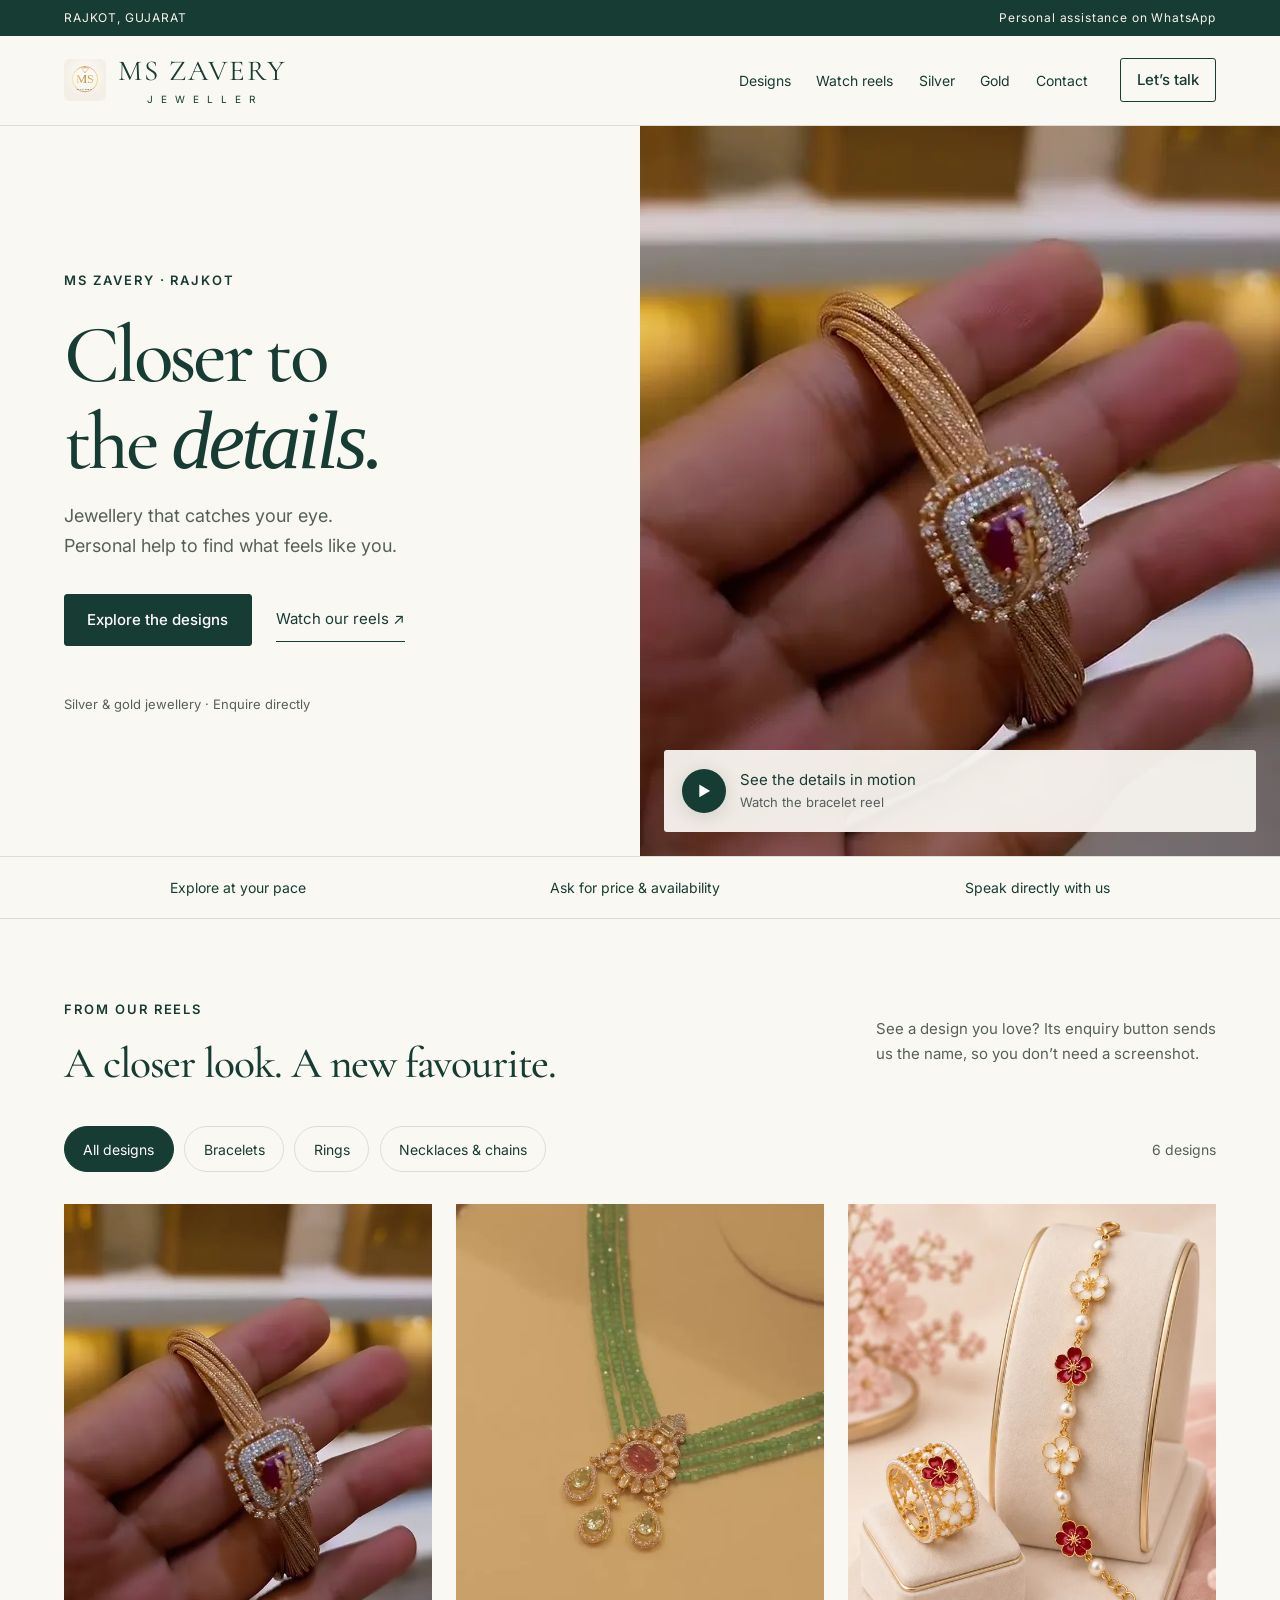
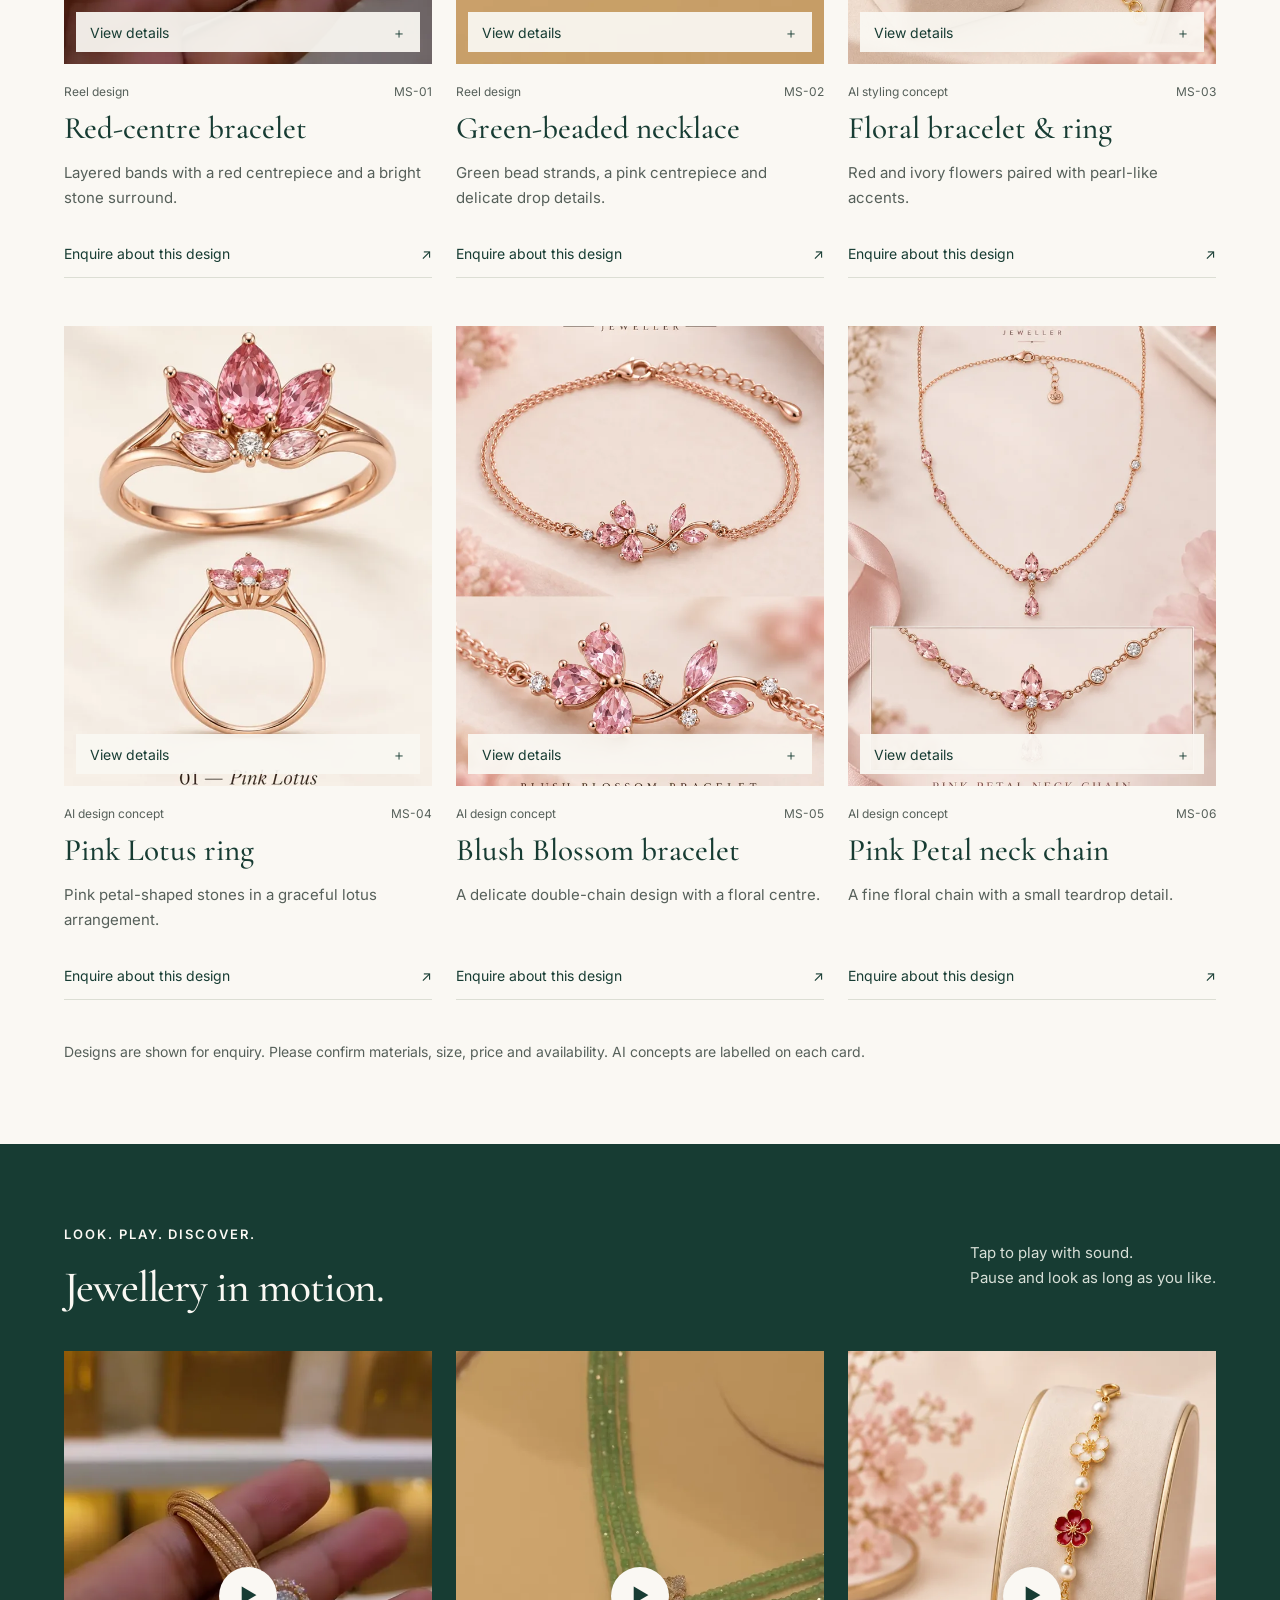
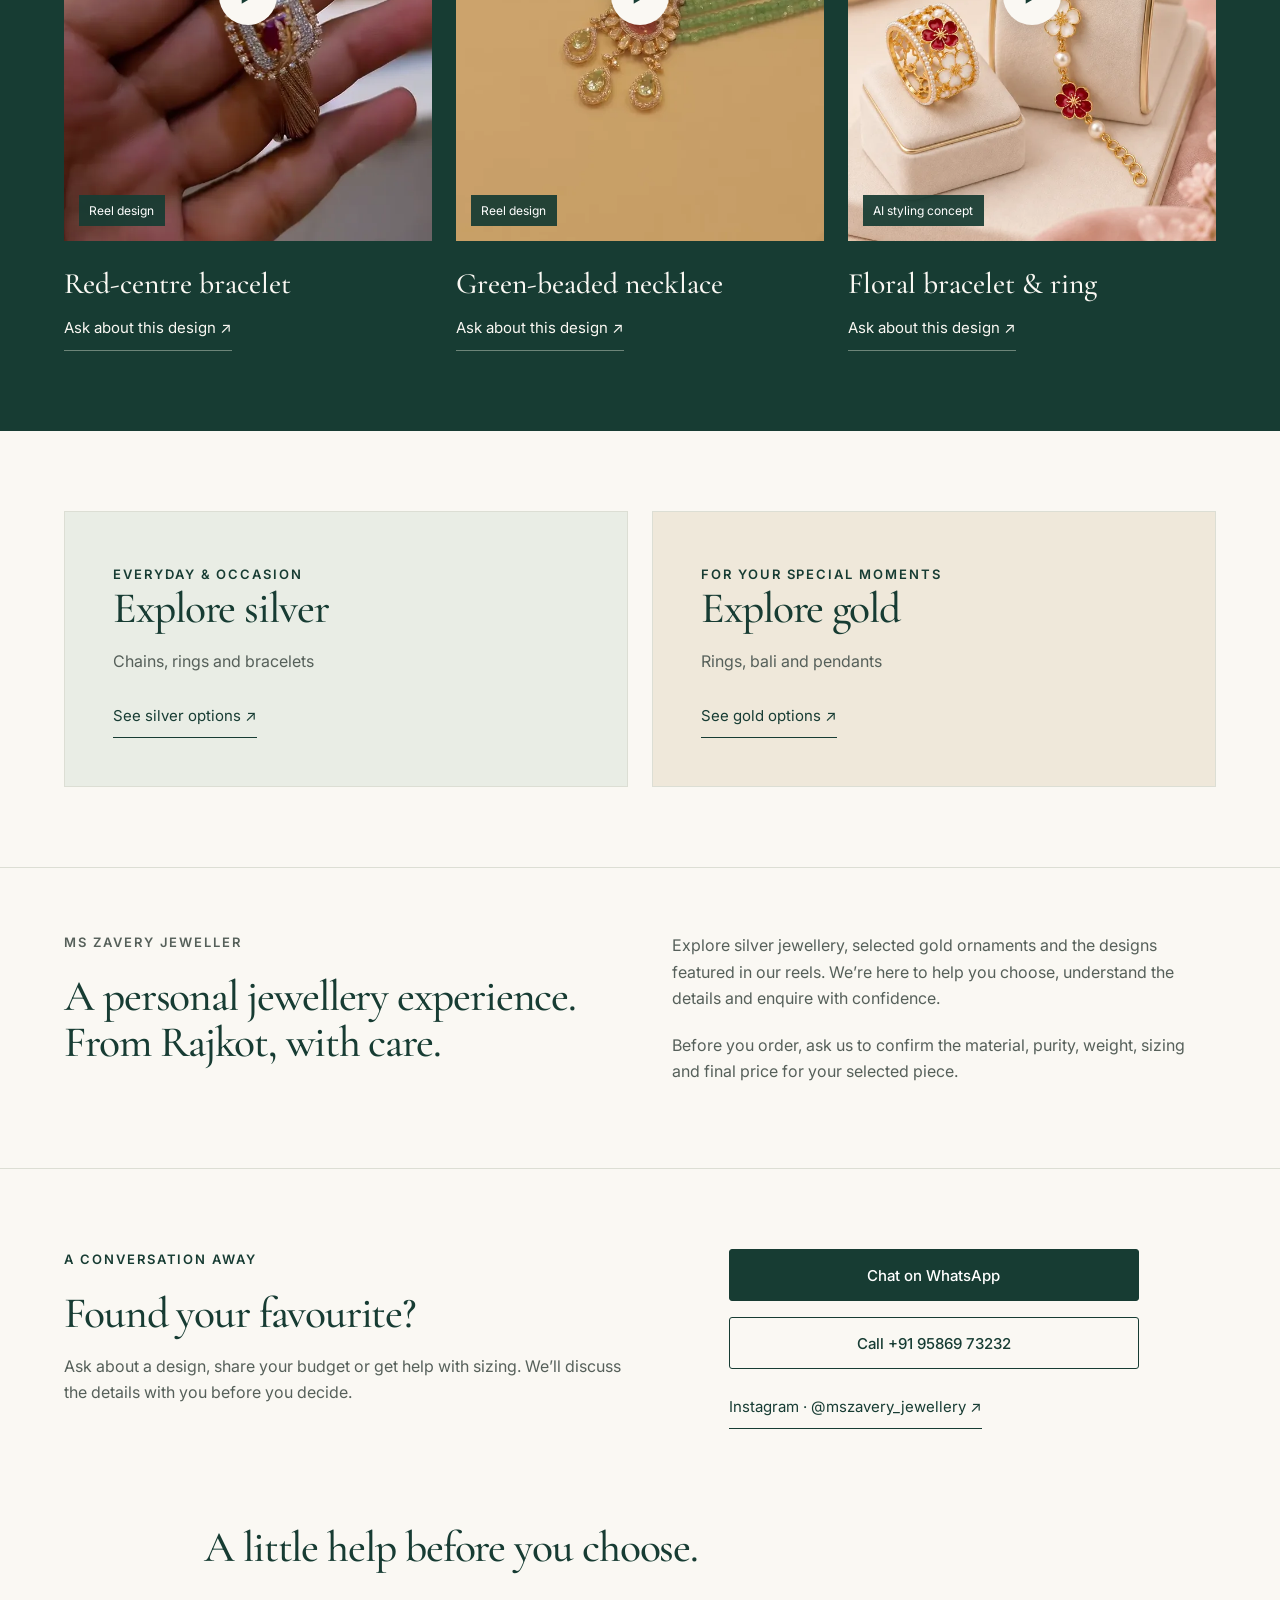
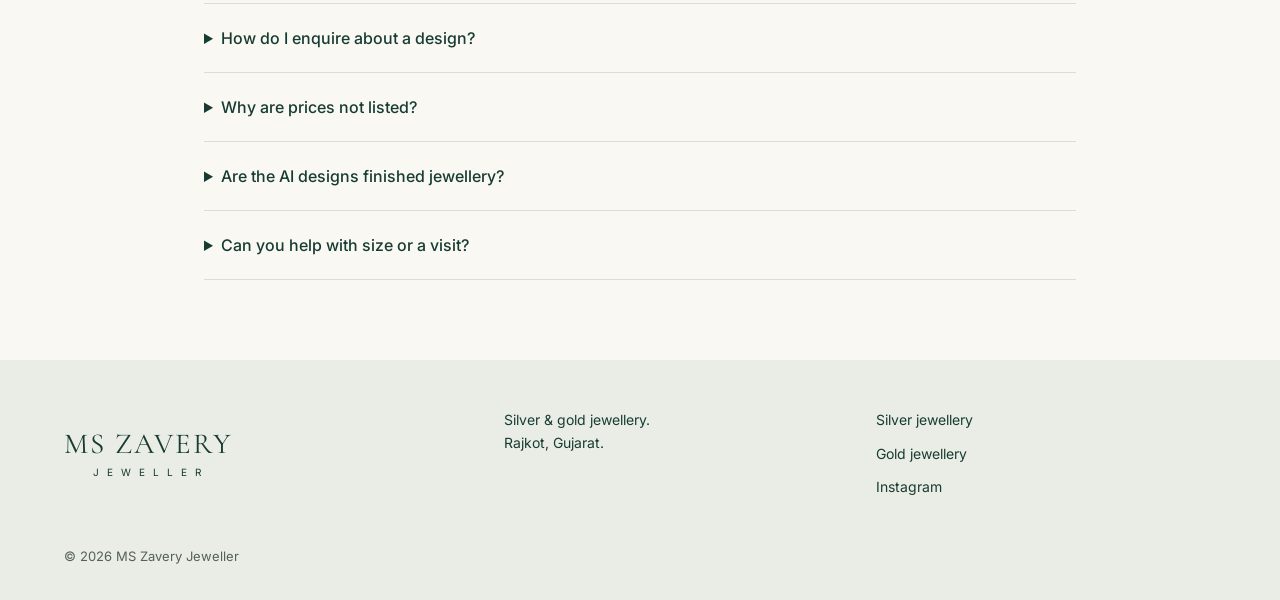
==== commit 6351d9ba: "Refresh MS Zavery with reel designs and easier mobile enquiries" ====
--- a/index.html
+++ b/index.html
@@ -1,18 +1,56 @@
-<!doctype html><html lang="en"><head><meta charset="utf-8"><meta name="viewport" content="width=device-width,initial-scale=1"><meta name="theme-color" content="#090909"><meta name="description" content="MS Zavery Jeweller — silver jewellery and selected gold ornaments in Rajkot. Browse designs and enquire directly on WhatsApp."><meta name="google-site-verification" content="zr0FfPx8cAiEGwYl5b-pKl7TyYT9FYb1Gb4TRYFoZI8"><title>MS Zavery Jeweller | Rajkot</title><link rel="preconnect" href="https://fonts.googleapis.com"><link rel="preconnect" href="https://fonts.gstatic.com" crossorigin><link href="https://fonts.googleapis.com/css2?family=Cormorant+Garamond:wght@500;600;700&family=Inter:wght@400;500;600;700&display=swap" rel="stylesheet"><link rel="stylesheet" href="styles.css"></head><body>
-<div class="topbar"><span>Rajkot, Gujarat</span><span>Purity • Trust • Timeless Style</span><span>Direct WhatsApp Enquiry</span></div>
-<header class="header"><a href="#top" class="brand"><img src="assets/emblem.svg" alt="MS Zavery"><span><strong>MS ZAVERY</strong><small>GOLD • SILVER • FINE JEWELLERY</small></span></a><button class="menu" aria-label="Menu" aria-expanded="false">☰</button><nav class="nav"><a href="#top">Home</a><a href="#reels">Reel Edit</a><a href="#shop">Shop</a><a href="#trust">Why Us</a><a href="#contact">Contact</a></nav><div class="header-actions"><a class="instagram" href="https://www.instagram.com/mszavery_jewellery" target="_blank" rel="noopener">Instagram</a><a class="wa" href="https://wa.me/919586973232?text=Hello%20MS%20Zavery%20Jeweller%2C%20please%20share%20your%20latest%20collection." target="_blank" rel="noopener">WhatsApp Us</a></div></header>
-<main id="top">
-<section class="hero"><div class="hero-copy"><p class="eyebrow">MS ZAVERY • RAJKOT</p><h1>JEWELLERY<br><em>MADE TO BE SEEN.</em></h1><p class="lead">A cleaner, reel-inspired way to discover jewellery. See a style, tap once and ask us directly for current price, weight and availability.</p><div class="hero-buttons"><a class="btn gold" href="#reels">View Reel Edit</a><a class="btn ghost" href="https://wa.me/919586973232?text=Hello%20MS%20Zavery%2C%20help%20me%20choose%20a%20design." target="_blank" rel="noopener">Help Me Choose</a></div><div class="hero-points"><div><b>Easy Enquiry</b><span>One-tap WhatsApp</span></div><div><b>Clear Details</b><span>Price • weight • availability</span></div><div><b>Rajkot Based</b><span>Personal assistance</span></div></div></div><div class="hero-image-wrap"><img class="hero-image" src="assets/silver.svg" alt="Jewellery presentation"><div class="hero-overlay"><span>MS ZAVERY</span><small>JEWELLERY • REIMAGINED</small></div></div></section>
-<section class="quick-shop"><div class="quick-copy"><small>QUICK SHOP</small><strong>What are you looking for?</strong></div><div class="chips"><a href="https://wa.me/919586973232?text=Show%20me%20ladies%20jewellery%20designs" target="_blank">Ladies</a><a href="https://wa.me/919586973232?text=Show%20me%20fancy%20silver%20chains" target="_blank">Silver Chains</a><a href="https://wa.me/919586973232?text=Show%20me%20bracelet%20designs" target="_blank">Bracelets</a><a href="https://wa.me/919586973232?text=Show%20me%20ring%20designs" target="_blank">Rings</a><a href="https://wa.me/919586973232?text=Show%20me%20available%20gold%20designs" target="_blank">Gold</a><a href="https://wa.me/919586973232?text=Help%20me%20choose%20a%20gift" target="_blank">Gift Help</a></div></section>
-<section class="reel-section" id="reels"><div class="section-heading dark-heading"><div><p>REEL-INSPIRED SHOPPING</p><h2>Seen in the MS Zavery edit</h2><span>Swipe through and tap a style to enquire.</span></div><div class="reel-actions"><button class="reel-arrow prev" aria-label="Previous">←</button><button class="reel-arrow next" aria-label="Next">→</button><a href="https://www.instagram.com/mszavery_jewellery" target="_blank" rel="noopener">Instagram ↗</a></div></div><div class="reel-track" tabindex="0">
-<a class="reel-card" href="https://wa.me/919586973232?text=I%20like%20the%20ladies%20bangle%20edit.%20Please%20share%20similar%20designs" target="_blank"><img src="assets/silver.svg" alt="Ladies bangle edit"><div class="reel-shade"></div><span class="reel-tag">01 • LADIES</span><div class="reel-copy"><h3>Luxury Bangle Edit</h3><p>Elegant styles with a premium feel.</p><b>Ask on WhatsApp →</b></div></a>
-<a class="reel-card" href="https://wa.me/919586973232?text=I%20like%20the%20fancy%20silver%20chain%20edit.%20Please%20share%20similar%20designs" target="_blank"><img src="assets/silver.svg" alt="Fancy silver chain"><div class="reel-shade"></div><span class="reel-tag">02 • SILVER</span><div class="reel-copy"><h3>Fancy Chain Edit</h3><p>Modern chain styles for everyday luxury.</p><b>Ask on WhatsApp →</b></div></a>
-<a class="reel-card" href="https://wa.me/919586973232?text=I%20like%20the%20bracelet%20edit.%20Please%20share%20similar%20designs" target="_blank"><img src="assets/silver.svg" alt="Bracelet edit"><div class="reel-shade"></div><span class="reel-tag">03 • BRACELET</span><div class="reel-copy"><h3>Statement Bracelet</h3><p>Sharp details and clean styling.</p><b>Ask on WhatsApp →</b></div></a>
-<a class="reel-card gold-reel" href="https://wa.me/919586973232?text=I%20like%20the%20gold%20edit.%20Please%20share%20available%20designs" target="_blank"><img src="assets/gold.svg" alt="Gold jewellery edit"><div class="reel-shade"></div><span class="reel-tag">04 • GOLD</span><div class="reel-copy"><h3>Gold Detail Edit</h3><p>Selected gold styles for special moments.</p><b>Ask on WhatsApp →</b></div></a>
-</div></section>
-<section class="section light" id="shop"><div class="section-title"><div><p>SHOP BY CATEGORY</p><h2>Find your style faster</h2></div><a href="https://wa.me/919586973232?text=Please%20show%20me%20your%20latest%20designs" target="_blank">See all designs →</a></div><div class="products"><article class="product-card"><img src="assets/silver.svg" alt="Silver chain"><div class="product-body"><span>SILVER</span><h3>Chains</h3><p>Fancy, slim and statement options.</p><a href="https://wa.me/919586973232?text=Show%20me%20silver%20chains" target="_blank">View Designs</a></div></article><article class="product-card"><img src="assets/silver.svg" alt="Silver bracelet"><div class="product-body"><span>EVERYDAY</span><h3>Bracelets</h3><p>Clean designs for daily wear.</p><a href="https://wa.me/919586973232?text=Show%20me%20bracelets" target="_blank">View Designs</a></div></article><article class="product-card"><img src="assets/silver.svg" alt="Silver ring"><div class="product-body"><span>SELECTED</span><h3>Rings</h3><p>Minimal and statement ring styles.</p><a href="https://wa.me/919586973232?text=Show%20me%20rings" target="_blank">View Designs</a></div></article><article class="product-card"><img src="assets/gold.svg" alt="Gold jewellery"><div class="product-body"><span>SELECTED GOLD</span><h3>Gold Jewellery</h3><p>Ask for current available pieces.</p><a href="https://wa.me/919586973232?text=Show%20me%20available%20gold%20jewellery" target="_blank">View Designs</a></div></article></div></section>
-<section class="comfort" id="trust"><div class="comfort-copy"><p class="eyebrow">SIMPLE FROM FIRST TAP</p><h2>A more comfortable way to shop jewellery online.</h2><p>No hunting for contact details and no guessing what to send. Every important action leads directly to the right enquiry.</p></div><div class="steps"><div><span>01</span><h3>Choose a style</h3><p>Browse reel edits or categories.</p></div><div><span>02</span><h3>Send your enquiry</h3><p>WhatsApp opens with the category already written.</p></div><div><span>03</span><h3>Confirm before buying</h3><p>Ask for current price, exact weight, purity details and availability.</p></div></div></section>
-<section class="trust-row"><div><strong>Clear Enquiry</strong><span>Category pre-filled for you</span></div><div><strong>Current Pricing</strong><span>Ask directly before purchase</span></div><div><strong>Personal Assistance</strong><span>Help choosing a design</span></div><div><strong>Local Identity</strong><span>MS Zavery • Rajkot</span></div></section>
-<section class="faq section"><div class="section-title"><div><p>QUICK ANSWERS</p><h2>Before you enquire</h2></div></div><div class="faq-grid"><details><summary>How do I ask for the price?</summary><p>Tap any WhatsApp button and ask for today’s price, weight and availability.</p></details><details><summary>Can I ask for exact weight?</summary><p>Yes. Confirm exact weight, purity details and availability for the specific piece.</p></details><details><summary>Can you help me choose?</summary><p>Yes. Tell us the jewellery type, style preference and budget range.</p></details><details><summary>Do you show silver and gold?</summary><p>Yes. We showcase silver jewellery and selected gold ornament styles.</p></details></div></section>
-<section class="contact" id="contact"><div><p class="eyebrow">READY TO ENQUIRE?</p><h2>Send the design. Get the details.</h2><p>Send a screenshot or tell us the jewellery category you want.</p></div><div class="contact-buttons"><a class="btn gold" href="https://wa.me/919586973232?text=Hello%20MS%20Zavery%20Jeweller%2C%20I%20want%20to%20enquire%20about%20a%20design" target="_blank">WhatsApp +91 95869 73232</a><a class="btn ghost" href="https://www.instagram.com/mszavery_jewellery" target="_blank">Instagram</a></div></section>
-</main><footer><div class="footer-brand"><img src="assets/emblem.svg" alt="MS Zavery"><div><strong>MS ZAVERY</strong><span>GOLD • SILVER • FINE JEWELLERY</span></div></div><div><b>Rajkot, Gujarat</b><span>WhatsApp: +91 95869 73232</span></div><div><a href="#reels">Reel Edit</a><a href="#shop">Shop</a><a href="#trust">Why Us</a><a href="https://www.instagram.com/mszavery_jewellery" target="_blank">Instagram</a></div></footer><div class="copyright">© <span id="year"></span> MS Zavery Jeweller. All rights reserved.</div><a class="floating-wa" href="https://wa.me/919586973232?text=Hello%20MS%20Zavery%20Jeweller" target="_blank" aria-label="WhatsApp">WA</a><nav class="mobile-dock"><a href="#top"><span>⌂</span>Home</a><a href="#reels"><span>▶</span>Reels</a><a class="dock-wa" href="https://wa.me/919586973232?text=Hello%20MS%20Zavery%20Jeweller" target="_blank"><span>WA</span>WhatsApp</a></nav><script src="script.js"></script></body></html>+<!doctype html>
+<html lang="en-IN">
+<head>
+<meta charset="utf-8">
+<meta name="viewport" content="width=device-width, initial-scale=1">
+<meta name="theme-color" content="#123f37">
+<meta name="google-site-verification" content="ATFsX9Qr1z6tpPAz4fFEyKQVvbW4jJWoSVt4qF70G7Y" />
+<title>MS Zavery Jeweller Rajkot | Silver & Gold Jewellery</title>
+<meta name="description" content="MS Zavery Jeweller in Rajkot offers premium silver jewellery and selected gold designs. Explore styles and WhatsApp us for current price and availability.">
+<meta name="robots" content="index,follow,max-image-preview:large,max-snippet:-1,max-video-preview:-1">
+<link rel="canonical" href="https://a3607440-cmyk.github.io/ms-zavery/">
+<link rel="icon" href="assets/emblem.svg" type="image/svg+xml">
+<meta property="og:type" content="website">
+<meta property="og:site_name" content="MS Zavery Jeweller">
+<meta property="og:title" content="MS Zavery Jeweller Rajkot | Silver & Gold Jewellery">
+<meta property="og:description" content="Explore premium silver jewellery and selected gold ornaments from MS Zavery Jeweller, Rajkot. WhatsApp for current designs, price and availability.">
+<meta property="og:url" content="https://a3607440-cmyk.github.io/ms-zavery/">
+<meta property="og:locale" content="en_IN">
+<meta name="twitter:card" content="summary">
+<meta name="twitter:title" content="MS Zavery Jeweller Rajkot">
+<meta name="twitter:description" content="Premium silver and selected gold jewellery from Rajkot, Gujarat. Contact MS Zavery Jeweller on WhatsApp for designs and current pricing.">
+<link rel="preconnect" href="https://fonts.googleapis.com">
+<link rel="preconnect" href="https://fonts.gstatic.com" crossorigin>
+<link href="https://fonts.googleapis.com/css2?family=Cormorant+Garamond:wght@500;600;700&family=Inter:wght@400;500;600;700&display=swap" rel="stylesheet">
+<link rel="stylesheet" href="styles.css?v=20260909">
+
+<script type="application/ld+json">
+{
+  "@context":"https://schema.org",
+  "@graph":[
+    {
+      "@type":"JewelryStore",
+      "@id":"https://a3607440-cmyk.github.io/ms-zavery/#business",
+      "name":"MS Zavery Jeweller",
+      "alternateName":"MS Zavery Jewellery",
+      "url":"https://a3607440-cmyk.github.io/ms-zavery/",
+      "telephone":"+91-95869-73232",
+      "description":"MS Zavery Jeweller is a Rajkot-based jewellery brand showcasing silver jewellery and selected gold ornaments.",
+      "address":{"@type":"PostalAddress","addressLocality":"Rajkot","addressRegion":"Gujarat","addressCountry":"IN"},
+      "areaServed":{"@type":"City","name":"Rajkot"},
+      "sameAs":["https://www.instagram.com/mszavery_jewellery"]
+    },
+    {
+      "@type":"WebSite",
+      "@id":"https://a3607440-cmyk.github.io/ms-zavery/#website",
+      "url":"https://a3607440-cmyk.github.io/ms-zavery/",
+      "name":"MS Zavery Jeweller",
+      "alternateName":"MS Zavery Jewellery",
+      "publisher":{"@id":"https://a3607440-cmyk.github.io/ms-zavery/#business"},
+      "inLanguage":"en-IN"
+    }
+  ]
+}
+</script>
+</head>
+<body><a class="skip" href="#main">Skip to jewellery</a><div class="announcement">RAJKOT, GUJARAT <span>Personal assistance on WhatsApp</span></div><header class="site-header"><a class="brand" href="index.html" aria-label="MS Zavery Jeweller home"><img src="assets/emblem.svg" alt="" width="42" height="42"><span>MS ZAVERY<small>J E W E L L E R</small></span></a><button class="menu-toggle" aria-controls="navigation" aria-expanded="false">Menu <span aria-hidden="true">☰</span></button><nav id="navigation" aria-label="Main navigation"><a href="index.html#designs">Designs</a><a href="index.html#reels">Watch reels</a><a href="silver.html">Silver</a><a href="gold.html">Gold</a><a href="index.html#contact">Contact</a></nav><a class="button header-enquiry" href="https://wa.me/919586973232?text=Hello%20MS%20Zavery%20Jeweller%2C%20I%20would%20like%20help%20choosing%20jewellery." target="_blank" rel="noopener">Let’s talk</a></header><main id="main"><section class="hero"><div class="hero-copy"><p class="eyebrow">MS ZAVERY · RAJKOT</p><h1>Closer to<br>the <em>details.</em></h1><p class="intro">Jewellery that catches your eye.<br>Personal help to find what feels like you.</p><div class="hero-actions"><a class="button primary" href="#designs">Explore the designs</a><a class="text-link" href="#reels">Watch our reels ↗</a></div><p class="hero-note">Silver &amp; gold jewellery · Enquire directly</p></div><div class="hero-media"><img src="assets/designs/bracelet.webp" alt="Close-up of a bracelet with layered bands and a red centrepiece" width="640" height="1034" fetchpriority="high"><button class="hero-play" data-reel="MS-01"><span class="play small" aria-hidden="true">▶</span><span>See the details in motion<small>Watch the bracelet reel</small></span></button></div></section><div class="service-strip"><span>Explore at your pace</span><span>Ask for price &amp; availability</span><span>Speak directly with us</span></div><section class="section" id="designs"><div class="section-heading"><div><p class="eyebrow">FROM OUR REELS</p><h2>A closer look. A new favourite.</h2></div><p>See a design you love? Its enquiry button sends us the name, so you don’t need a screenshot.</p></div><div class="filter-row"><div class="filters" aria-label="Filter jewellery"><button class="active" data-filter="all" aria-pressed="true">All designs</button><button data-filter="bracelets" aria-pressed="false">Bracelets</button><button data-filter="rings" aria-pressed="false">Rings</button><button data-filter="necklaces" aria-pressed="false">Necklaces &amp; chains</button></div><span id="result-count" role="status" aria-live="polite">6 designs</span></div><div class="design-grid"><article class="design-card" id="MS-01" data-category="bracelets"><button class="design-image" data-design="MS-01" aria-label="View Red-centre bracelet details"><img src="assets/designs/bracelet.webp" alt="Red-centre bracelet — Reel design" loading="lazy" width="640" height="960"><span class="image-action">View details <span aria-hidden="true">＋</span></span></button><div class="card-meta"><span>Reel design</span><span>MS-01</span></div><h3>Red-centre bracelet</h3><p>Layered bands with a red centrepiece and a bright stone surround.</p><a class="enquire" href="https://wa.me/919586973232?text=Hello%20MS%20Zavery%20Jeweller%2C%20I%20like%20Red-centre%20bracelet%20%28MS-01%29.%20Please%20share%20availability%2C%20material%2C%20size%20and%20current%20price.%20Design%3A%20https%3A//a3607440-cmyk.github.io/ms-zavery/index.html%23MS-01" target="_blank" rel="noopener" aria-label="Enquire about Red-centre bracelet">Enquire about this design <span aria-hidden="true">↗</span></a></article><article class="design-card" id="MS-02" data-category="necklaces"><button class="design-image" data-design="MS-02" aria-label="View Green-beaded necklace details"><img src="assets/designs/necklace.webp" alt="Green-beaded necklace — Reel design" loading="lazy" width="640" height="960"><span class="image-action">View details <span aria-hidden="true">＋</span></span></button><div class="card-meta"><span>Reel design</span><span>MS-02</span></div><h3>Green-beaded necklace</h3><p>Green bead strands, a pink centrepiece and delicate drop details.</p><a class="enquire" href="https://wa.me/919586973232?text=Hello%20MS%20Zavery%20Jeweller%2C%20I%20like%20Green-beaded%20necklace%20%28MS-02%29.%20Please%20share%20availability%2C%20material%2C%20size%20and%20current%20price.%20Design%3A%20https%3A//a3607440-cmyk.github.io/ms-zavery/index.html%23MS-02" target="_blank" rel="noopener" aria-label="Enquire about Green-beaded necklace">Enquire about this design <span aria-hidden="true">↗</span></a></article><article class="design-card" id="MS-03" data-category="bracelets rings"><button class="design-image" data-design="MS-03" aria-label="View Floral bracelet & ring details"><img src="assets/designs/floral-set.webp" alt="Floral bracelet & ring — AI styling concept" loading="lazy" width="640" height="960"><span class="image-action">View details <span aria-hidden="true">＋</span></span></button><div class="card-meta"><span>AI styling concept</span><span>MS-03</span></div><h3>Floral bracelet & ring</h3><p>Red and ivory flowers paired with pearl-like accents.</p><a class="enquire" href="https://wa.me/919586973232?text=Hello%20MS%20Zavery%20Jeweller%2C%20I%20like%20Floral%20bracelet%20%26%20ring%20%28MS-03%29.%20Please%20share%20availability%2C%20material%2C%20size%20and%20current%20price.%20Design%3A%20https%3A//a3607440-cmyk.github.io/ms-zavery/index.html%23MS-03" target="_blank" rel="noopener" aria-label="Enquire about Floral bracelet & ring">Enquire about this design <span aria-hidden="true">↗</span></a></article><article class="design-card" id="MS-04" data-category="rings"><button class="design-image" data-design="MS-04" aria-label="View Pink Lotus ring details"><img src="assets/designs/pink-lotus.webp" alt="Pink Lotus ring — AI design concept" loading="lazy" width="640" height="960"><span class="image-action">View details <span aria-hidden="true">＋</span></span></button><div class="card-meta"><span>AI design concept</span><span>MS-04</span></div><h3>Pink Lotus ring</h3><p>Pink petal-shaped stones in a graceful lotus arrangement.</p><a class="enquire" href="https://wa.me/919586973232?text=Hello%20MS%20Zavery%20Jeweller%2C%20I%20like%20Pink%20Lotus%20ring%20%28MS-04%29.%20Please%20share%20availability%2C%20material%2C%20size%20and%20current%20price.%20Design%3A%20https%3A//a3607440-cmyk.github.io/ms-zavery/index.html%23MS-04" target="_blank" rel="noopener" aria-label="Enquire about Pink Lotus ring">Enquire about this design <span aria-hidden="true">↗</span></a></article><article class="design-card" id="MS-05" data-category="bracelets"><button class="design-image" data-design="MS-05" aria-label="View Blush Blossom bracelet details"><img src="assets/designs/blush-bracelet.webp" alt="Blush Blossom bracelet — AI design concept" loading="lazy" width="640" height="960"><span class="image-action">View details <span aria-hidden="true">＋</span></span></button><div class="card-meta"><span>AI design concept</span><span>MS-05</span></div><h3>Blush Blossom bracelet</h3><p>A delicate double-chain design with a floral centre.</p><a class="enquire" href="https://wa.me/919586973232?text=Hello%20MS%20Zavery%20Jeweller%2C%20I%20like%20Blush%20Blossom%20bracelet%20%28MS-05%29.%20Please%20share%20availability%2C%20material%2C%20size%20and%20current%20price.%20Design%3A%20https%3A//a3607440-cmyk.github.io/ms-zavery/index.html%23MS-05" target="_blank" rel="noopener" aria-label="Enquire about Blush Blossom bracelet">Enquire about this design <span aria-hidden="true">↗</span></a></article><article class="design-card" id="MS-06" data-category="necklaces"><button class="design-image" data-design="MS-06" aria-label="View Pink Petal neck chain details"><img src="assets/designs/petal-chain.webp" alt="Pink Petal neck chain — AI design concept" loading="lazy" width="640" height="960"><span class="image-action">View details <span aria-hidden="true">＋</span></span></button><div class="card-meta"><span>AI design concept</span><span>MS-06</span></div><h3>Pink Petal neck chain</h3><p>A fine floral chain with a small teardrop detail.</p><a class="enquire" href="https://wa.me/919586973232?text=Hello%20MS%20Zavery%20Jeweller%2C%20I%20like%20Pink%20Petal%20neck%20chain%20%28MS-06%29.%20Please%20share%20availability%2C%20material%2C%20size%20and%20current%20price.%20Design%3A%20https%3A//a3607440-cmyk.github.io/ms-zavery/index.html%23MS-06" target="_blank" rel="noopener" aria-label="Enquire about Pink Petal neck chain">Enquire about this design <span aria-hidden="true">↗</span></a></article></div><p class="collection-note">Designs are shown for enquiry. Please confirm materials, size, price and availability. AI concepts are labelled on each card.</p></section><section class="reels-section" id="reels"><div class="section-heading"><div><p class="eyebrow">LOOK. PLAY. DISCOVER.</p><h2>Jewellery in motion.</h2></div><p>Tap to play with sound.<br>Pause and look as long as you like.</p></div><div class="reel-grid"><article class="reel-card"><button data-reel="MS-01" class="reel-cover" aria-label="Play Red-centre bracelet reel"><img src="assets/designs/bracelet.webp" alt="Red-centre bracelet" width="640" height="960" loading="lazy"><span class="play" aria-hidden="true">▶</span><span class="reel-label">Reel design</span></button><h3>Red-centre bracelet</h3><a class="text-link" href="https://wa.me/919586973232?text=Hello%20MS%20Zavery%20Jeweller%2C%20I%20like%20Red-centre%20bracelet%20%28MS-01%29.%20Please%20share%20availability%2C%20material%2C%20size%20and%20current%20price.%20Design%3A%20https%3A//a3607440-cmyk.github.io/ms-zavery/index.html%23MS-01" target="_blank" rel="noopener">Ask about this design ↗</a></article><article class="reel-card"><button data-reel="MS-02" class="reel-cover" aria-label="Play Green-beaded necklace reel"><img src="assets/designs/necklace.webp" alt="Green-beaded necklace" width="640" height="960" loading="lazy"><span class="play" aria-hidden="true">▶</span><span class="reel-label">Reel design</span></button><h3>Green-beaded necklace</h3><a class="text-link" href="https://wa.me/919586973232?text=Hello%20MS%20Zavery%20Jeweller%2C%20I%20like%20Green-beaded%20necklace%20%28MS-02%29.%20Please%20share%20availability%2C%20material%2C%20size%20and%20current%20price.%20Design%3A%20https%3A//a3607440-cmyk.github.io/ms-zavery/index.html%23MS-02" target="_blank" rel="noopener">Ask about this design ↗</a></article><article class="reel-card"><button data-reel="MS-03" class="reel-cover" aria-label="Play Floral bracelet & ring reel"><img src="assets/designs/floral-set.webp" alt="Floral bracelet & ring" width="640" height="960" loading="lazy"><span class="play" aria-hidden="true">▶</span><span class="reel-label">AI styling concept</span></button><h3>Floral bracelet & ring</h3><a class="text-link" href="https://wa.me/919586973232?text=Hello%20MS%20Zavery%20Jeweller%2C%20I%20like%20Floral%20bracelet%20%26%20ring%20%28MS-03%29.%20Please%20share%20availability%2C%20material%2C%20size%20and%20current%20price.%20Design%3A%20https%3A//a3607440-cmyk.github.io/ms-zavery/index.html%23MS-03" target="_blank" rel="noopener">Ask about this design ↗</a></article></div></section><section class="section collections" aria-label="Silver and gold collections"><a id="silver" href="silver.html"><span class="eyebrow">EVERYDAY &amp; OCCASION</span><h2>Explore silver</h2><p>Chains, rings and bracelets</p><span class="text-link">See silver options ↗</span></a><a id="gold" href="gold.html"><span class="eyebrow">FOR YOUR SPECIAL MOMENTS</span><h2>Explore gold</h2><p>Rings, bali and pendants</p><span class="text-link">See gold options ↗</span></a></section><section class="about-section" id="about"><div><p class="eyebrow">MS ZAVERY JEWELLER</p><h2>A personal jewellery experience.<br>From Rajkot, with care.</h2></div><div><p>Explore silver jewellery, selected gold ornaments and the designs featured in our reels. We’re here to help you choose, understand the details and enquire with confidence.</p><p>Before you order, ask us to confirm the material, purity, weight, sizing and final price for your selected piece.</p></div></section><section class="contact-section" id="contact"><div><p class="eyebrow">A CONVERSATION AWAY</p><h2>Found your favourite?</h2><p>Ask about a design, share your budget or get help with sizing. We’ll discuss the details with you before you decide.</p></div><div class="contact-actions"><a class="button primary" href="https://wa.me/919586973232?text=Hello%20MS%20Zavery%20Jeweller%2C%20Please%20help%20me%20choose%20a%20design%20for%20my%20budget." target="_blank" rel="noopener">Chat on WhatsApp</a><a class="button secondary" href="tel:+919586973232">Call +91 95869 73232</a><a class="text-link" href="https://www.instagram.com/mszavery_jewellery" target="_blank" rel="noopener">Instagram · @mszavery_jewellery ↗</a></div></section><section class="section questions"><h2>A little help before you choose.</h2><details><summary>How do I enquire about a design?</summary><p>Tap “Enquire about this design”. WhatsApp opens with its name already included. Add your questions and send the message when you’re ready.</p></details><details><summary>Why are prices not listed?</summary><p>The price depends on the material, weight, stones, size and current rate. Ask us for the full price and availability of the exact design you like.</p></details><details><summary>Are the AI designs finished jewellery?</summary><p>AI design concepts and styling previews are inspiration visuals. They are labelled separately. Ask us to confirm what can be made or supplied, along with the final details.</p></details><details><summary>Can you help with size or a visit?</summary><p>Call or WhatsApp us to discuss ring or bracelet sizing. Please confirm the address and a suitable time directly with us before travelling.</p></details></section></main><dialog id="design-dialog" aria-labelledby="dialog-title"><div class="dialog-layout"><div class="dialog-media"><img id="detail-image" alt=""><video id="detail-video" controls playsinline preload="none" hidden></video><p id="video-error" hidden>This video could not load. <a id="video-download">Open the reel directly</a> or enquire below.</p></div><div class="dialog-copy"><button class="dialog-close" aria-label="Close design details">Close ✕</button><p id="dialog-kind" class="eyebrow"></p><h2 id="dialog-title"></h2><p id="dialog-description"></p><p id="dialog-note" class="note"></p><a id="dialog-enquire" class="button primary" target="_blank" rel="noopener">Enquire on WhatsApp</a><button id="dialog-watch" class="button secondary">Watch the reel</button><p class="small-copy">Your message is only sent when you send it in WhatsApp.</p></div></div></dialog><script id="design-data" type="application/json">[{"id": "MS-01", "name": "Red-centre bracelet", "cat": "bracelets", "image": "bracelet", "kind": "Reel design", "desc": "Layered bands with a red centrepiece and a bright stone surround.", "video": "bracelet", "note": "Confirm metal, stones, size, current price and availability with us.", "enquiry": "https://wa.me/919586973232?text=Hello%20MS%20Zavery%20Jeweller%2C%20I%20like%20Red-centre%20bracelet%20%28MS-01%29.%20Please%20share%20availability%2C%20material%2C%20size%20and%20current%20price.%20Design%3A%20https%3A//a3607440-cmyk.github.io/ms-zavery/index.html%23MS-01"}, {"id": "MS-02", "name": "Green-beaded necklace", "cat": "necklaces", "image": "necklace", "kind": "Reel design", "desc": "Green bead strands, a pink centrepiece and delicate drop details.", "video": "necklace", "note": "Confirm metal, stones, weight, current price and availability with us.", "enquiry": "https://wa.me/919586973232?text=Hello%20MS%20Zavery%20Jeweller%2C%20I%20like%20Green-beaded%20necklace%20%28MS-02%29.%20Please%20share%20availability%2C%20material%2C%20size%20and%20current%20price.%20Design%3A%20https%3A//a3607440-cmyk.github.io/ms-zavery/index.html%23MS-02"}, {"id": "MS-03", "name": "Floral bracelet & ring", "cat": "bracelets rings", "image": "floral-set", "kind": "AI styling concept", "desc": "Red and ivory flowers paired with pearl-like accents.", "video": "floral-set", "note": "AI-generated design and styling preview. Final construction, materials and availability need confirmation.", "enquiry": "https://wa.me/919586973232?text=Hello%20MS%20Zavery%20Jeweller%2C%20I%20like%20Floral%20bracelet%20%26%20ring%20%28MS-03%29.%20Please%20share%20availability%2C%20material%2C%20size%20and%20current%20price.%20Design%3A%20https%3A//a3607440-cmyk.github.io/ms-zavery/index.html%23MS-03"}, {"id": "MS-04", "name": "Pink Lotus ring", "cat": "rings", "image": "pink-lotus", "kind": "AI design concept", "desc": "Pink petal-shaped stones in a graceful lotus arrangement.", "note": "AI-generated design concept, not a photograph of a finished item. Ask us about feasibility, materials and price.", "enquiry": "https://wa.me/919586973232?text=Hello%20MS%20Zavery%20Jeweller%2C%20I%20like%20Pink%20Lotus%20ring%20%28MS-04%29.%20Please%20share%20availability%2C%20material%2C%20size%20and%20current%20price.%20Design%3A%20https%3A//a3607440-cmyk.github.io/ms-zavery/index.html%23MS-04"}, {"id": "MS-05", "name": "Blush Blossom bracelet", "cat": "bracelets", "image": "blush-bracelet", "kind": "AI design concept", "desc": "A delicate double-chain design with a floral centre.", "note": "AI-generated design concept. Ask us about feasibility, materials, wrist sizing and price.", "enquiry": "https://wa.me/919586973232?text=Hello%20MS%20Zavery%20Jeweller%2C%20I%20like%20Blush%20Blossom%20bracelet%20%28MS-05%29.%20Please%20share%20availability%2C%20material%2C%20size%20and%20current%20price.%20Design%3A%20https%3A//a3607440-cmyk.github.io/ms-zavery/index.html%23MS-05"}, {"id": "MS-06", "name": "Pink Petal neck chain", "cat": "necklaces", "image": "petal-chain", "kind": "AI design concept", "desc": "A fine floral chain with a small teardrop detail.", "note": "AI-generated design concept. Ask us about feasibility, materials, length and price.", "enquiry": "https://wa.me/919586973232?text=Hello%20MS%20Zavery%20Jeweller%2C%20I%20like%20Pink%20Petal%20neck%20chain%20%28MS-06%29.%20Please%20share%20availability%2C%20material%2C%20size%20and%20current%20price.%20Design%3A%20https%3A//a3607440-cmyk.github.io/ms-zavery/index.html%23MS-06"}]</script><footer><a class="brand" href="index.html"><span>MS ZAVERY<small>J E W E L L E R</small></span></a><p>Silver &amp; gold jewellery.<br>Rajkot, Gujarat.</p><div><a href="silver.html">Silver jewellery</a><a href="gold.html">Gold jewellery</a><a href="https://www.instagram.com/mszavery_jewellery" target="_blank" rel="noopener">Instagram</a></div><p class="copyright">© <span id="year">2026</span> MS Zavery Jeweller</p></footer><div class="mobile-contact" aria-label="Contact MS Zavery"><a href="tel:+919586973232">Call us</a><a class="mobile-whatsapp" href="https://wa.me/919586973232?text=Hello%20MS%20Zavery%20Jeweller%2C%20I%20would%20like%20to%20enquire%20about%20jewellery." target="_blank" rel="noopener">Chat on WhatsApp</a></div><script src="script.js?v=20260909" defer></script></body></html>
--- a/styles.css
+++ b/styles.css
@@ -1 +1,6 @@
-*{box-sizing:border-box}html{scroll-behavior:smooth}body{margin:0;background:#090909;color:#fff;font-family:Inter,Arial,sans-serif;line-height:1.55}a{text-decoration:none;color:inherit}img{display:block;width:100%}.topbar{height:34px;padding:0 5vw;display:flex;align-items:center;justify-content:space-between;background:#131313;color:#d9d2c6;font-size:11px;border-bottom:1px solid #9d7c32}.header{height:92px;padding:0 5vw;display:grid;grid-template-columns:auto 1fr auto;align-items:center;gap:32px;background:#090909;position:sticky;top:0;z-index:50;border-bottom:1px solid #1f1f1f}.brand{display:flex;align-items:center;gap:10px;min-width:250px}.brand img{width:64px;height:64px;object-fit:contain}.brand strong{font-family:'Cormorant Garamond',serif;font-size:27px;letter-spacing:.04em;color:#f1dfad}.brand small{display:block;font-size:8px;letter-spacing:.16em;color:#d1c9b9}.nav{display:flex;justify-content:center;gap:31px}.nav a{font-size:13px;color:#eee;position:relative}.nav a:after{content:"";height:1px;background:#d7b45c;position:absolute;left:0;right:100%;bottom:-8px;transition:.25s}.nav a:hover:after{right:0}.header-actions{display:flex;gap:12px;align-items:center}.header-actions a{font-size:12px}.instagram{color:#d8b75e}.wa{background:linear-gradient(135deg,#e4c46f,#b4842f);color:#111;padding:12px 18px;border-radius:999px;font-weight:700}.menu{display:none;background:none;border:0;color:white;font-size:28px}.hero{min-height:690px;padding:54px 5vw 70px;display:grid;grid-template-columns:1fr 1.05fr;gap:42px;align-items:center;background:radial-gradient(circle at 78% 32%,rgba(167,124,38,.12),transparent 35%),#080808}.hero-copy{padding-left:1vw}.eyebrow{font-size:11px;letter-spacing:.35em;color:#d9b45b;font-weight:700}.hero h1{font-family:'Cormorant Garamond',serif;font-weight:600;font-size:clamp(58px,6.3vw,102px);line-height:.88;margin:15px 0 24px;letter-spacing:.01em}.hero h1 em{font-style:normal;color:#fff}.lead{font-size:18px;color:#c8c1b7;max-width:580px}.hero-buttons{display:flex;gap:12px;margin-top:28px}.btn{display:inline-flex;align-items:center;justify-content:center;padding:14px 20px;border-radius:7px;font-weight:700;font-size:13px}.btn.gold{background:linear-gradient(135deg,#e8c96f,#b9872f);color:#111}.btn.ghost{border:1px solid #666;color:#fff;background:#1113}.hero-points{display:grid;grid-template-columns:repeat(3,1fr);gap:18px;margin-top:38px}.hero-points div{border-left:1px solid #5b4929;padding-left:13px}.hero-points b{font-size:12px;display:block;color:#f0d487}.hero-points span{font-size:10px;color:#aaa}.hero-image-wrap{position:relative;overflow:hidden;border-radius:0 0 0 45px;min-height:520px;background:#111;box-shadow:0 20px 80px rgba(0,0,0,.5)}.hero-image{position:absolute;inset:0;height:100%;object-fit:cover}.hero-image-wrap:after{content:"";position:absolute;inset:0;background:linear-gradient(90deg,rgba(0,0,0,.35),transparent 40%,rgba(0,0,0,.08))}.hero-overlay{position:absolute;z-index:2;right:32px;bottom:32px;text-align:right}.hero-overlay span{font-family:'Cormorant Garamond',serif;font-size:34px;color:#e0bc62}.hero-overlay small{display:block;letter-spacing:.18em;color:#d5d0c5}.dual-collection{display:grid;grid-template-columns:1fr 1fr;gap:6px;padding:0 1.5vw;background:#f6f2ea}.collection-tile{position:relative;height:320px;overflow:hidden;border-radius:8px}.collection-tile img{height:100%;object-fit:cover}.tile-gradient{position:absolute;inset:0;background:linear-gradient(90deg,rgba(10,10,10,.85),rgba(10,10,10,.25),transparent)}.tile-gradient.warm{background:linear-gradient(90deg,rgba(42,20,3,.92),rgba(68,35,8,.45),transparent)}.tile-copy{position:absolute;left:34px;top:38px;z-index:2}.tile-copy p{letter-spacing:.28em;font-size:10px}.tile-copy h2{font-family:'Cormorant Garamond',serif;font-size:43px;line-height:1;margin:8px 0}.tile-copy span{display:block;color:#e5ddd0;font-size:13px}.tile-copy b{display:inline-block;margin-top:28px;background:#fff;color:#111;padding:11px 15px;border-radius:5px;font-size:12px}.section.light{background:#f7f3eb;color:#171717}.section{padding:46px 3.5vw}.section-title{display:flex;justify-content:space-between;align-items:end;margin-bottom:18px}.section-title p{font-size:10px;letter-spacing:.24em;color:#8d7341;margin:0}.section-title h2{font-family:'Cormorant Garamond',serif;font-size:42px;margin:2px 0}.section-title>a{font-size:12px;border-bottom:1px solid #111;padding-bottom:5px}.products{display:grid;grid-template-columns:repeat(6,1fr);gap:12px}.product-card{background:white;border-radius:8px;overflow:hidden;box-shadow:0 2px 10px #00000010}.product-card img{height:160px;object-fit:cover}.product-card.real-photo img{object-position:center}.product-body{padding:10px 11px 12px}.product-body h3{font-size:14px;margin:0 0 2px}.product-body p{font-size:10px;color:#666;margin:0 0 10px}.product-body a{display:inline-block;background:#111;color:#fff;padding:8px 11px;border-radius:5px;font-size:10px;font-weight:700}.silver-section,.gold-section{background:#0b0b0b}.split{display:grid;grid-template-columns:1fr 1fr;gap:36px;align-items:center}.split img{height:420px;object-fit:cover;border-radius:12px}.split h2{font-family:'Cormorant Garamond',serif;font-size:52px;line-height:1;margin:8px 0 18px}.split p{color:#bcb5ab;max-width:620px}.trust-row{display:grid;grid-template-columns:repeat(4,1fr);background:#101010;border-block:1px solid #2a2a2a}.trust-row div{padding:28px 22px;border-right:1px solid #2d2d2d;text-align:center}.trust-row div:last-child{border-right:0}.trust-row strong{display:block;font-size:13px;color:#e0b953}.trust-row span{color:#98928a;font-size:10px}.about{display:grid;grid-template-columns:1.05fr .95fr;background:#090909;min-height:360px}.about-photo img{height:100%;object-fit:cover}.about-copy{padding:50px 6vw 50px 45px;display:flex;flex-direction:column;justify-content:center}.about-copy h2{font-family:'Cormorant Garamond',serif;font-size:46px;line-height:1;margin:10px 0 18px}.about-copy p{color:#c1bbb0;font-size:13px;max-width:620px}.small-note{font-size:11px!important;color:#8e887e!important}.text-link{color:#dfbd68;font-weight:700;margin-top:8px}.contact{padding:55px 5vw;display:flex;align-items:center;justify-content:space-between;background:linear-gradient(135deg,#1d1506,#0b0b0b);border-top:1px solid #604b22}.contact h2{font-family:'Cormorant Garamond',serif;font-size:47px;margin:8px 0}.contact p{color:#bdb6a9}.contact-buttons{display:flex;gap:12px;flex-wrap:wrap}footer{background:#0b0b0b;display:grid;grid-template-columns:1.3fr .8fr 1fr;gap:35px;padding:42px 5vw;color:#ddd;border-top:1px solid #242424}.footer-brand{display:flex;align-items:center;gap:12px}.footer-brand img{width:70px;height:70px;object-fit:contain}.footer-brand strong{font-family:'Cormorant Garamond',serif;font-size:28px;color:#f1d47f}.footer-brand span{display:block;font-size:8px;letter-spacing:.18em}.footer-brand+div,.footer-brand+div+div{display:flex;flex-direction:column;gap:6px;font-size:12px}.copyright{padding:0 5vw 18px;background:#0b0b0b;font-size:10px;color:#777}.floating-wa{position:fixed;right:18px;bottom:18px;width:58px;height:58px;border-radius:50%;background:linear-gradient(135deg,#e7c66c,#b5832f);color:#111;display:grid;place-items:center;font-weight:800;z-index:80;box-shadow:0 10px 30px #0008}@media(max-width:1050px){.header{grid-template-columns:auto auto}.nav{display:none;position:absolute;top:92px;left:15px;right:15px;background:#111;padding:18px;flex-direction:column;border:1px solid #333;border-radius:10px}.nav.open{display:flex}.menu{display:block;justify-self:end}.header-actions{display:none}.hero{grid-template-columns:1fr}.hero-image-wrap{min-height:460px}.products{grid-template-columns:repeat(3,1fr)}.split{grid-template-columns:1fr}.about{grid-template-columns:1fr}footer{grid-template-columns:1fr 1fr}}@media(max-width:650px){.topbar{display:none}.header{height:78px;padding:0 16px}.brand{min-width:0}.brand img{width:50px;height:50px}.brand strong{font-size:21px}.brand small{font-size:6.5px}.nav{top:78px}.hero{padding:44px 20px 34px;min-height:auto}.hero h1{font-size:55px}.lead{font-size:15px}.hero-buttons{flex-direction:column}.hero-points{grid-template-columns:1fr;gap:10px}.hero-image-wrap{min-height:330px;border-radius:0 0 0 24px}.dual-collection{grid-template-columns:1fr;padding:0}.collection-tile{height:290px;border-radius:0}.tile-copy{left:22px;top:30px}.tile-copy h2{font-size:38px}.section{padding:38px 16px}.section-title{align-items:flex-start;flex-direction:column;gap:8px}.products{grid-template-columns:1fr 1fr}.product-card img{height:145px}.split img{height:300px}.trust-row{grid-template-columns:1fr 1fr}.about-copy{padding:38px 20px}.contact{padding:40px 20px;flex-direction:column;align-items:flex-start}.contact h2{font-size:40px}.contact-buttons{width:100%;flex-direction:column}.contact-buttons .btn{width:100%}footer{grid-template-columns:1fr;padding:38px 20px}.copyright{padding-left:20px}.floating-wa{width:54px;height:54px}}+:root{--ink:#173c33;--muted:#56605a;--paper:#faf8f3;--line:#dcded4;--gold:#a3834d;--serif:'Cormorant Garamond',Georgia,serif;--sans:Inter,Arial,sans-serif}*{box-sizing:border-box}html{scroll-behavior:smooth;scroll-padding-top:112px}body{margin:0;background:var(--paper);color:var(--ink);font-family:var(--sans);font-size:16px;line-height:1.65}body.modal-open{overflow:hidden}a{color:inherit;text-decoration:none}button{font:inherit;color:inherit;cursor:pointer}button,a{-webkit-tap-highlight-color:transparent}button:focus-visible,a:focus-visible,summary:focus-visible{outline:3px solid #ab7135;outline-offset:5px}button{border:0}img,video{display:block;max-width:100%}[hidden]{display:none!important}p{margin:0 0 1.25rem}h1,h2,h3{font-family:var(--serif);font-weight:500;line-height:1.05;margin:0 0 1rem}h1{font-size:clamp(3.6rem,6.4vw,6.8rem);letter-spacing:-.045em}h1 em{font-weight:400}h2{font-size:clamp(2.25rem,3.4vw,3.5rem);letter-spacing:-.025em}h3{font-size:1.9rem}a:hover{text-decoration:underline;text-underline-offset:5px}.button{display:inline-flex;align-items:center;justify-content:center;min-height:52px;padding:.8rem 1.4rem;border:1px solid var(--ink);border-radius:3px;font-size:15px;font-weight:500;text-align:center;line-height:1.45;gap:.5rem}.button:hover{text-decoration:none;filter:brightness(.93)}.primary{background:var(--ink);color:#fff}.secondary{background:transparent}.text-link{display:inline-flex;align-items:center;min-height:44px;border-bottom:1px solid currentColor;font-size:15px;line-height:1.5}.eyebrow{font-size:13px;font-weight:600;letter-spacing:.15em;margin:0 0 1.25rem}.skip{position:fixed;top:-100px;left:20px;background:#fff;padding:1rem;z-index:30}.skip:focus{top:10px}.announcement{background:var(--ink);color:#f8f3e9;display:flex;justify-content:space-between;padding:.5rem 5%;font-size:12px;letter-spacing:.07em}.site-header{min-height:90px;padding:1rem 5%;display:flex;gap:2rem;align-items:center;background:rgba(250,248,243,.98);border-bottom:1px solid var(--line);position:sticky;top:0;z-index:10}.brand{display:flex;align-items:center;gap:12px;font-family:var(--serif);font-size:29px;letter-spacing:.07em;line-height:1.1;white-space:nowrap}.brand:hover{text-decoration:none}.brand img{flex:none}.brand small{display:block;font:10px var(--sans);letter-spacing:.25em;text-align:center;margin-top:6px}.site-header nav{display:flex;gap:1.6rem;margin-left:auto;font-size:14px;align-items:center}.header-enquiry{min-height:44px;padding:.6rem 1rem}.menu-toggle{display:none;background:transparent}.hero{display:grid;grid-template-columns:1fr 1fr;max-width:1440px;margin:auto;min-height:620px}.hero-copy{padding:5.5rem 8% 4rem 10%;align-self:center}.intro{font-size:18px;line-height:1.7;color:var(--muted);max-width:510px}.hero-actions{display:flex;align-items:center;gap:1.5rem;flex-wrap:wrap;margin:2rem 0}.hero-note{font-size:13px;color:var(--muted);margin-top:3rem}.hero-media{position:relative;min-width:0;background:#cec1a5;max-height:730px;overflow:hidden}.hero-media>img{width:100%;height:100%;object-fit:cover;object-position:50% 55%}.hero-play{position:absolute;bottom:24px;left:24px;right:24px;background:#faf8f3ee;padding:18px;display:flex;gap:14px;align-items:center;text-align:left;border-radius:3px;font-size:15px}.hero-play small{display:block;font-size:13px;color:var(--muted)}.play{background:var(--paper);color:var(--ink);width:58px;height:58px;border-radius:50%;display:flex;align-items:center;justify-content:center;box-shadow:0 3px 20px #0002;font-size:19px}.play.small{width:44px;height:44px;background:var(--ink);color:white;flex:none;font-size:14px}.service-strip{padding:1.2rem 5%;display:flex;justify-content:space-around;gap:2rem;border-block:1px solid var(--line);font-size:14px}.section{max-width:1440px;margin:auto;padding:5rem 5%}.section-heading{display:flex;align-items:end;justify-content:space-between;gap:3rem;margin-bottom:2.5rem}.section-heading>p{max-width:340px;color:var(--muted);font-size:15px}.section-heading h2{margin-bottom:0}.filter-row{display:flex;justify-content:space-between;align-items:center;gap:1rem;margin-bottom:2rem}.filters{display:flex;flex-wrap:wrap;gap:.65rem}.filters button{border:1px solid var(--line);padding:.65rem 1.15rem;min-height:46px;background:transparent;border-radius:30px;font-size:14px}.filters button.active{background:var(--ink);border-color:var(--ink);color:#fff}.filters button:hover{border-color:var(--ink)}#result-count{font-size:14px;white-space:nowrap;color:var(--muted)}.design-grid{display:grid;grid-template-columns:repeat(3,minmax(0,1fr));gap:3rem 1.5rem}.design-image{display:block;position:relative;width:100%;padding:0;background:#ede8df;overflow:hidden;aspect-ratio:4/5}.design-image img{width:100%;height:100%;object-fit:cover;transition:transform .35s ease}.design-image:hover img{transform:scale(1.035)}.image-action{position:absolute;bottom:12px;left:12px;right:12px;display:flex;justify-content:space-between;padding:.55rem .85rem;background:#faf8f3ee;font-size:14px}.card-meta{display:flex;justify-content:space-between;gap:.5rem;font-size:12px;color:var(--muted);margin:1.1rem 0 .65rem}.design-card h3{font-size:1.95rem}.design-card>p{font-size:15px;color:var(--muted);line-height:1.65;min-height:3.3em}.enquire{display:flex;justify-content:space-between;gap:.5rem;border-bottom:1px solid var(--line);padding:.7rem 0;min-height:48px;font-size:14px}.enquire:hover{border-color:var(--ink)}.collection-note{font-size:14px;color:var(--muted);margin:2.5rem 0 0;max-width:820px}.reels-section{background:var(--ink);color:var(--paper);padding:5rem max(5%,calc((100% - 1296px)/2))}.reels-section .section-heading>p{color:#d7dfd7}.reel-grid{display:grid;grid-template-columns:repeat(3,minmax(0,1fr));gap:1.5rem}.reel-cover{position:relative;width:100%;aspect-ratio:3/4;overflow:hidden;padding:0;background:#384f45}.reel-cover img{width:100%;height:100%;object-fit:cover}.reel-cover .play{position:absolute;top:50%;left:50%;transform:translate(-50%,-50%)}.reel-label{position:absolute;left:15px;bottom:15px;background:#173c33ed;color:#fff;padding:.35rem .65rem;font-size:12px}.reel-card h3{margin:1.2rem 0 .5rem;font-size:1.85rem}.reel-card .text-link{border-color:#6d8579}.collections{display:grid;grid-template-columns:1fr 1fr;gap:1.5rem}.collections>a{padding:3rem;background:#e9ede5;border:1px solid var(--line)}.collections>a:nth-child(2){background:#efe8da}.collections>a:hover{text-decoration:none}.collections p{color:var(--muted)}.about-section{display:grid;grid-template-columns:1fr 1fr;gap:4rem;padding:4rem 5%;border-block:1px solid var(--line);max-width:1440px;margin:auto}.about-section p{color:var(--muted)}.contact-section{display:grid;grid-template-columns:1.2fr 1fr;gap:5rem;padding:5rem 5%;max-width:1440px;margin:auto}.contact-section p:not(.eyebrow){color:var(--muted);max-width:570px}.contact-actions{display:flex;flex-direction:column;align-items:stretch;gap:1rem;justify-content:center;max-width:410px}.contact-actions .text-link{align-self:flex-start;overflow-wrap:anywhere}.questions{padding-top:1rem;max-width:1000px}.questions h2{margin-bottom:2rem}details{border-top:1px solid var(--line)}details:last-child{border-bottom:1px solid var(--line)}summary{cursor:pointer;padding:1.3rem 0;font-weight:500}details p{color:var(--muted);max-width:740px}footer{padding:3rem 5% 2rem;background:#e9ede5;display:grid;grid-template-columns:1.2fr 1fr 1fr;gap:2rem;font-size:14px}footer>div{display:flex;flex-direction:column;gap:.65rem}.copyright{grid-column:1/-1;margin:1rem 0 0;color:var(--muted);font-size:13px}.mobile-contact{display:none}.category-intro{padding:5rem 5% 3rem;max-width:1440px;margin:auto}.category-grid{display:grid;grid-template-columns:repeat(3,minmax(0,1fr));gap:2rem;padding-top:2rem}.category-grid article{border-top:1px solid var(--line);padding:2rem 0}.category-grid h2{font-size:2.5rem}.category-grid p{color:var(--muted)}dialog{border:0;padding:0;background:var(--paper);color:var(--ink);width:min(1000px,94vw);max-height:92dvh;overflow:auto;border-radius:5px}dialog::backdrop{background:#10251fd9}.dialog-layout{display:grid;grid-template-columns:1fr 1fr;min-height:520px}.dialog-media{background:#eae4d9;display:grid;align-content:center;min-width:0}.dialog-media img,.dialog-media video{width:100%;max-height:84dvh;object-fit:contain}.dialog-copy{padding:4rem 2.2rem 2rem;position:relative;display:flex;flex-direction:column;justify-content:center}.dialog-close{position:absolute;right:12px;top:12px;min-height:44px;background:transparent;padding:.4rem .8rem;font-size:14px}.dialog-copy h2{font-size:2.8rem}.dialog-copy .button{width:100%;margin-top:.8rem}.note,.small-copy{font-size:14px;color:var(--muted)}.small-copy{margin-top:1.2rem}.note{border-left:2px solid var(--gold);padding-left:1rem}#video-error{padding:1rem}#video-error a{text-decoration:underline}
+@media(min-width:1441px){.site-header{padding-inline:calc((100% - 1296px)/2)}.announcement{padding-inline:calc((100% - 1296px)/2)}}
+@media(max-width:1050px){.site-header{gap:1rem}.site-header nav{gap:1rem}.header-enquiry{display:none}.hero{min-height:530px}.hero-copy{padding-block:3rem}.hero-media{max-height:620px}.hero-note{margin-top:2rem}.section-heading{gap:2rem}.brand{font-size:26px}}
+@media(max-width:760px){html{scroll-padding-top:90px}.announcement{justify-content:center;font-size:11px}.announcement span{display:none}.site-header{min-height:78px;padding:.8rem 5%;justify-content:space-between}.brand{font-size:26px}.brand img{width:34px;height:34px}.menu-toggle{display:flex;align-items:center;gap:10px;min-height:44px;padding:.5rem 0 .5rem 1rem;font-size:14px}.site-header nav{display:none;position:absolute;top:100%;left:0;right:0;padding:1rem 5%;background:var(--paper);border-bottom:1px solid var(--line);margin:0;box-shadow:0 8px 12px #0001}.site-header nav.open{display:flex;flex-direction:column;align-items:stretch;gap:0}.site-header nav a{min-height:48px;padding:.7rem 0}.hero{grid-template-columns:1fr;min-height:0}.hero-copy{padding:2.5rem 6% 2rem}.hero h1{font-size:clamp(3.8rem,13vw,5.6rem)}.hero .eyebrow{margin-bottom:1rem}.intro{font-size:16px}.hero-actions{margin:1.5rem 0 0;gap:1.2rem}.hero-note{margin:1.4rem 0 0}.hero-media{height:470px;max-height:65vh}.hero-media>img{object-position:50% 62%}.hero-play{left:18px;right:18px;bottom:18px;padding:14px}.service-strip{display:grid;grid-template-columns:1fr;gap:.3rem;text-align:center;font-size:13px}.section{padding:3.5rem 5%}.section-heading{display:block;margin-bottom:1.6rem}.section-heading>p{margin:1rem 0 0;max-width:100%}.eyebrow{font-size:12px}.filter-row{display:block}.filters{gap:.5rem}.filters button{padding:.55rem .9rem;font-size:14px}#result-count{display:block;margin-top:1rem}.design-grid{grid-template-columns:repeat(2,minmax(0,1fr));gap:2rem 1rem}.design-card h3{font-size:1.65rem;line-height:1.1}.design-card>p{font-size:14px;min-height:0}.card-meta{flex-direction:column;gap:0;font-size:12px}.enquire{font-size:14px;align-items:center}.image-action{left:7px;right:7px;bottom:7px;font-size:12px;padding:.4rem .5rem}.reels-section{padding:3.5rem 5%}.reel-grid{gap:1rem;grid-template-columns:repeat(3,minmax(0,1fr))}.reel-card h3{font-size:1.5rem}.reel-card .text-link{font-size:14px}.reel-label{left:7px;bottom:7px;font-size:12px;max-width:calc(100% - 14px)}.play{width:45px;height:45px;font-size:15px}.collections{gap:1rem}.collections>a{padding:1.6rem 1.2rem}.collections h2{font-size:2rem}.collections .eyebrow{letter-spacing:.08em;font-size:12px}.about-section,.contact-section{grid-template-columns:1fr;gap:1.5rem;padding:3.5rem 5%}.contact-actions{max-width:none}.questions{padding-top:1rem}.category-intro{padding:3rem 5% 1rem}.category-grid{grid-template-columns:1fr;padding-top:1rem;gap:0}.category-grid article{padding:1.6rem 0}footer{grid-template-columns:1fr 1fr;gap:1.5rem;padding-bottom:7rem}footer>.brand{grid-column:1/-1}.mobile-contact{display:grid;grid-template-columns:1fr 2fr;position:fixed;z-index:11;bottom:0;left:0;right:0;gap:10px;background:#faf8f3f5;border-top:1px solid var(--line);padding:10px 5% calc(10px + env(safe-area-inset-bottom))}.mobile-contact a{display:flex;align-items:center;justify-content:center;border:1px solid var(--ink);border-radius:3px;min-height:46px;font-size:14px;font-weight:500}.mobile-contact .mobile-whatsapp{background:var(--ink);color:#fff}.dialog-layout{grid-template-columns:1fr}.dialog-media img,.dialog-media video{max-height:57dvh}.dialog-copy{padding:3.5rem 1.5rem 1.5rem}.dialog-copy h2{font-size:2.3rem}.dialog-close{position:fixed;right:6vw;top:5dvh;background:var(--paper);border-radius:3px;z-index:2}dialog{max-height:92dvh}.dialog-copy .eyebrow{margin-bottom:.7rem}}
+@media(max-width:480px){.reel-grid{grid-template-columns:1fr}.reel-cover{aspect-ratio:4/5;max-height:430px}.reel-card{margin-bottom:1.3rem}.collections{grid-template-columns:1fr}.hero-actions{gap:1rem}.hero-actions .button{width:100%}.hero-actions .text-link{justify-content:center;width:100%}.section h2{font-size:2.4rem}}
+@media(prefers-reduced-motion:reduce){html{scroll-behavior:auto}*,*:before,*:after{transition:none!important;animation:none!important}}
